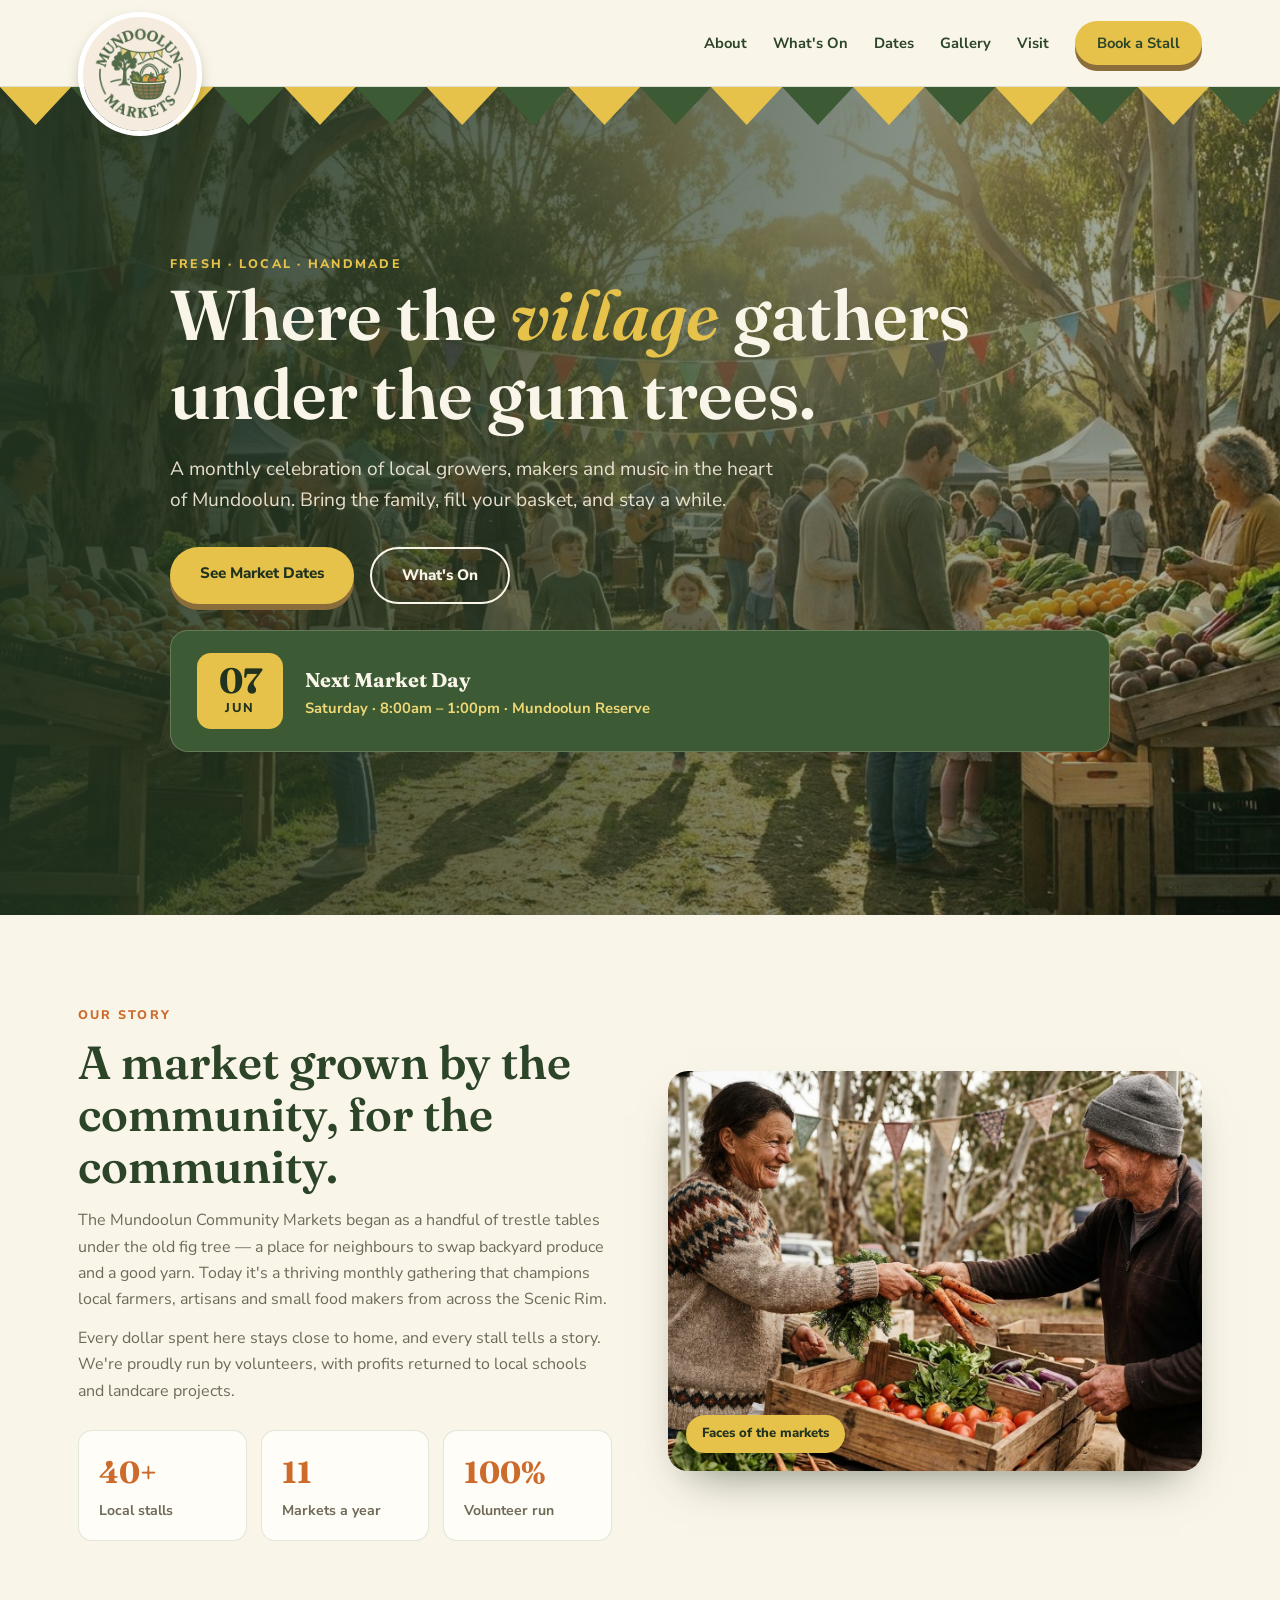
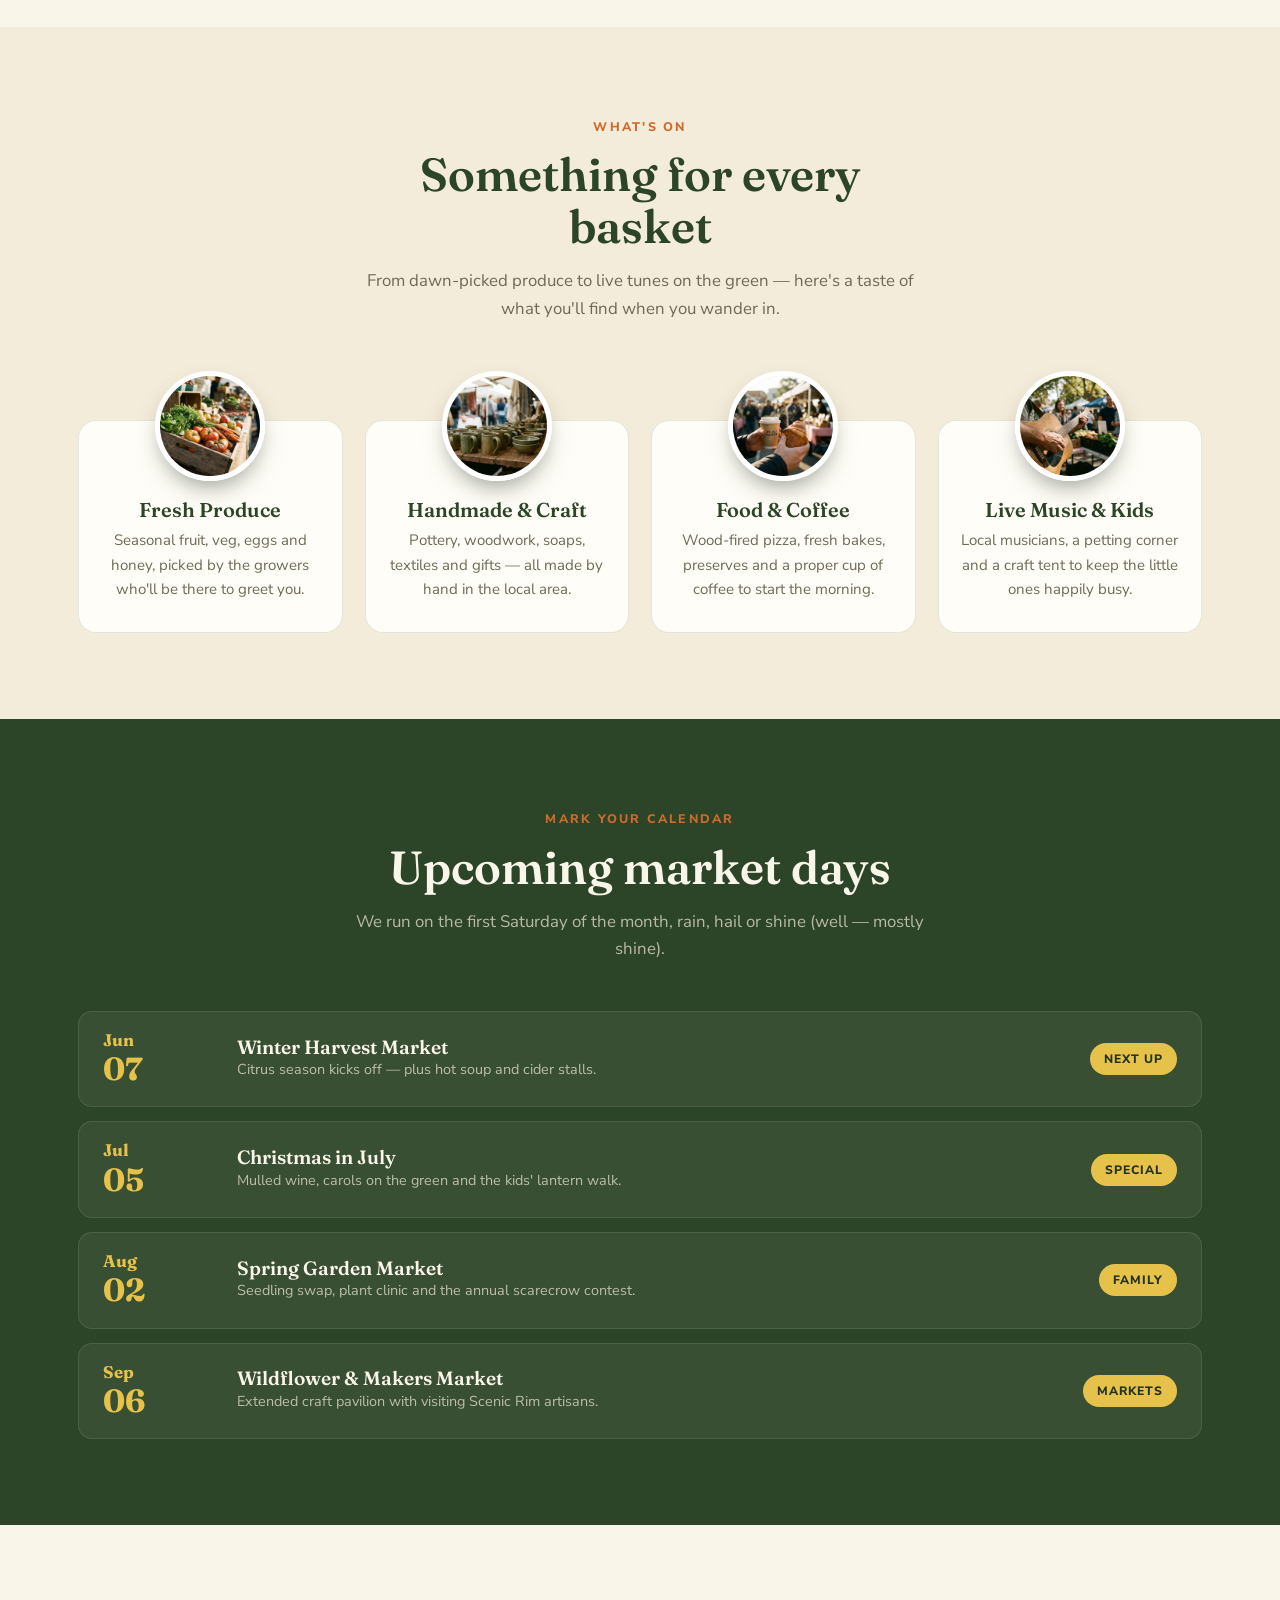
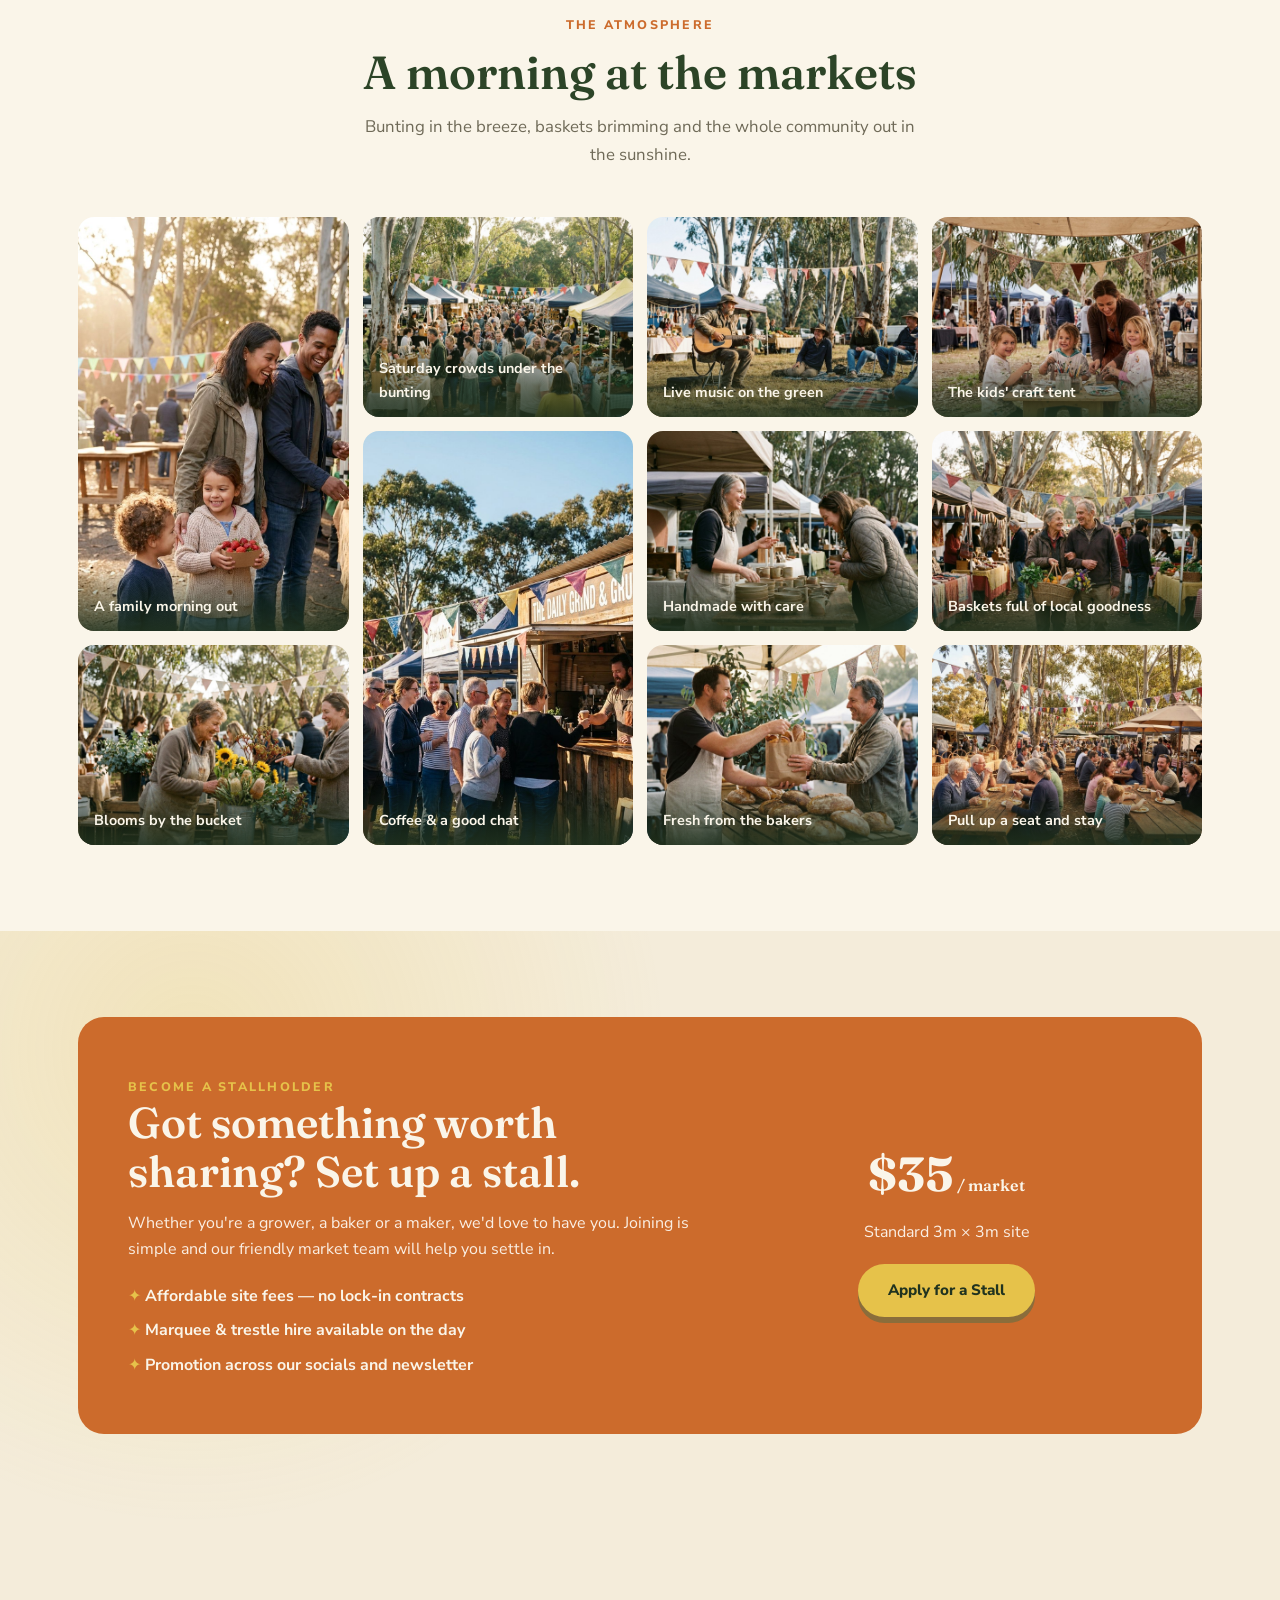
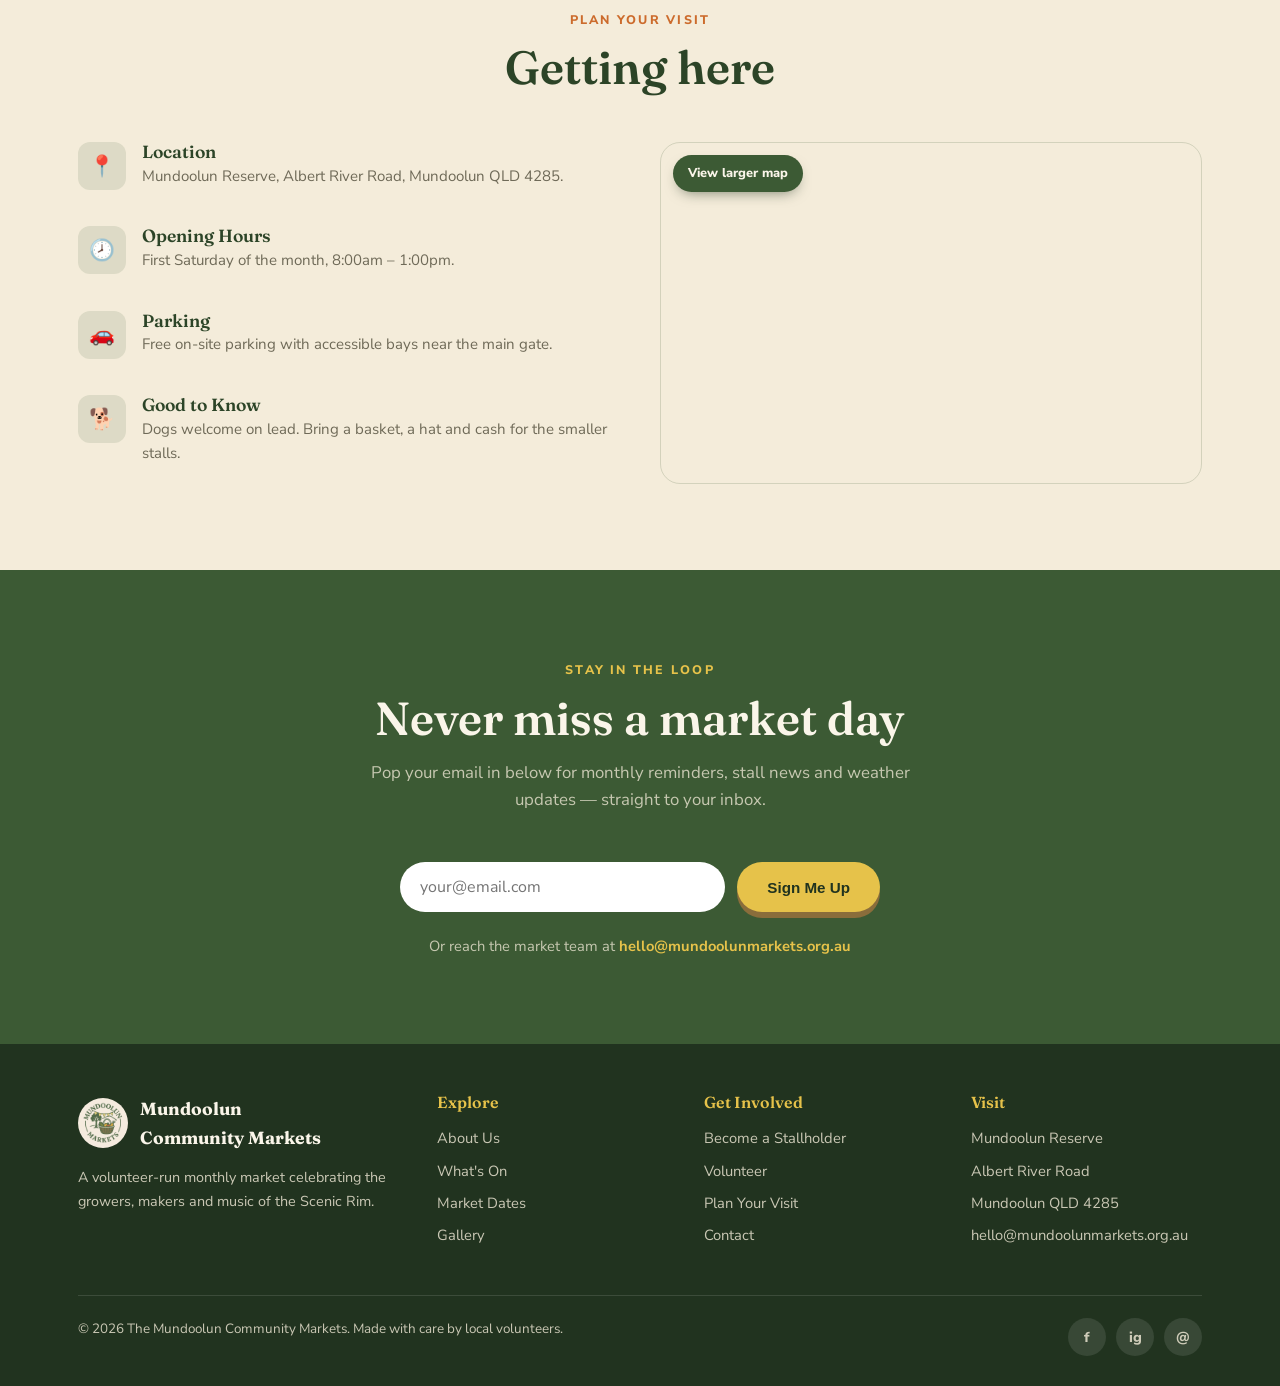
==== index.html @ 119874c7 "Add Mundoolun Community Markets homepage mockup Single-page static site with hero, about, stalls, ca" ====
<!DOCTYPE html>
<html lang="en">
<head>
<meta charset="UTF-8" />
<meta name="viewport" content="width=device-width, initial-scale=1.0" />
<title>The Mundoolun Community Markets</title>
<link rel="preconnect" href="https://fonts.googleapis.com" />
<link rel="preconnect" href="https://fonts.gstatic.com" crossorigin />
<link href="https://fonts.googleapis.com/css2?family=Fraunces:opsz,wght@9..144,400;9..144,500;9..144,600;9..144,700&family=Nunito+Sans:wght@400;600;700;800&display=swap" rel="stylesheet" />
<style>
  :root {
    --green:        #3c5a34;
    --green-dark:   #2c4427;
    --green-deep:   #21331f;
    --cream:        #f4ecda;
    --cream-soft:   #faf5e9;
    --paper:        #fffdf7;
    --yellow:       #e6c24a;
    --yellow-soft:  #f0d877;
    --brown:        #8a6d3b;
    --tomato:       #cc6b2c;
    --ink:          #2b2a23;
    --muted:        #6f6a58;
  }

  * { margin: 0; padding: 0; box-sizing: border-box; }

  html { scroll-behavior: smooth; }

  body {
    font-family: 'Nunito Sans', system-ui, sans-serif;
    color: var(--ink);
    background: var(--cream);
    line-height: 1.65;
    -webkit-font-smoothing: antialiased;
  }

  h1, h2, h3, h4 {
    font-family: 'Fraunces', Georgia, serif;
    font-weight: 600;
    line-height: 1.12;
    color: var(--green-dark);
  }

  a { color: inherit; text-decoration: none; }

  .wrap { max-width: 1180px; margin: 0 auto; padding: 0 28px; }

  .eyebrow {
    font-family: 'Nunito Sans', sans-serif;
    font-weight: 800;
    text-transform: uppercase;
    letter-spacing: .18em;
    font-size: .78rem;
    color: var(--tomato);
  }

  .btn {
    display: inline-block;
    font-weight: 800;
    font-size: .95rem;
    padding: 14px 30px;
    border-radius: 999px;
    transition: transform .15s ease, box-shadow .15s ease;
    cursor: pointer;
    border: none;
  }
  .btn-primary {
    background: var(--green);
    color: var(--cream-soft);
    box-shadow: 0 6px 0 var(--green-deep);
  }
  .btn-primary:hover { transform: translateY(-2px); box-shadow: 0 8px 0 var(--green-deep); }
  .btn-yellow {
    background: var(--yellow);
    color: var(--green-deep);
    box-shadow: 0 6px 0 var(--brown);
  }
  .btn-yellow:hover { transform: translateY(-2px); box-shadow: 0 8px 0 var(--brown); }
  .btn-ghost {
    background: transparent;
    color: var(--green-dark);
    border: 2px solid var(--green);
  }
  .btn-ghost:hover { background: var(--green); color: var(--cream-soft); }

  /* ---------- Bunting ---------- */
  .bunting {
    display: flex;
    height: 38px;
    overflow: hidden;
  }
  .hero .bunting {
    position: absolute;
    top: 0; left: 0; right: 0;
    z-index: 3;
  }
  .bunting span {
    flex: 1;
    clip-path: polygon(0 0, 100% 0, 50% 100%);
  }
  .bunting span:nth-child(odd)  { background: var(--yellow); }
  .bunting span:nth-child(even) { background: var(--green); }

  /* ---------- Nav ---------- */
  header.nav {
    position: sticky; top: 0; z-index: 50;
    background: var(--cream-soft);
    border-bottom: 1px solid rgba(60,90,52,.15);
  }
  .nav-inner {
    display: flex; align-items: center; justify-content: space-between;
    padding: 12px 28px;
    max-width: 1180px; margin: 0 auto;
  }
  .brand { position: relative; width: 124px; height: 62px; flex-shrink: 0; }
  .brand img {
    position: absolute; top: 0; left: 0;
    height: 124px; width: 124px;
    border-radius: 50%; object-fit: cover;
    border: 5px solid #fff;
    box-shadow: 0 6px 16px -6px rgba(33,51,31,.55);
  }
  nav.links { display: flex; gap: 26px; align-items: center; }
  nav.links a {
    font-weight: 700; font-size: .92rem; color: var(--green-dark);
  }
  nav.links a:hover { color: var(--tomato); }
  @media (max-width: 860px) { nav.links { display: none; } }

  /* ---------- Hero ---------- */
  .hero {
    position: relative;
    min-height: 92vh;
    display: flex; align-items: center;
    padding: 100px 0;
    background:
      linear-gradient(100deg, rgba(33,51,31,.94) 0%, rgba(33,51,31,.68) 46%, rgba(33,51,31,.28) 100%),
      url('images/hero-market.jpg') center 32%/cover no-repeat;
  }
  .hero-inner { max-width: 940px; }
  .hero h1 {
    font-size: clamp(2.6rem, 6vw, 4.4rem);
    font-weight: 600; color: var(--cream-soft);
  }
  .hero h1 em { color: var(--yellow); font-style: italic; }
  .hero .eyebrow { color: var(--yellow); }
  .hero p.lead {
    font-size: 1.2rem; color: rgba(244,236,218,.92); margin: 20px 0 30px;
    max-width: 32em;
  }
  .hero-cta { display: flex; gap: 16px; flex-wrap: wrap; }
  .hero .btn-ghost { color: var(--cream-soft); border-color: var(--cream-soft); }
  .hero .btn-ghost:hover { background: var(--cream-soft); color: var(--green-dark); }
  .hero .next-card { border: 1px solid rgba(244,236,218,.22); }
  @media (max-width: 880px) {
    .hero { min-height: 0; text-align: center; padding: 80px 0 70px; }
    .hero-inner { margin: 0 auto; }
    .hero-cta { justify-content: center; }
    .hero p.lead { margin-inline: auto; }
    .hero .next-card { justify-content: center; }
  }

  /* Next market card */
  .next-card {
    margin-top: 26px;
    background: var(--green);
    color: var(--cream-soft);
    border-radius: 18px;
    padding: 22px 26px;
    display: flex; align-items: center; gap: 22px;
    flex-wrap: wrap;
  }
  .next-card .date-box {
    background: var(--yellow); color: var(--green-deep);
    border-radius: 14px; text-align: center;
    padding: 10px 18px; min-width: 86px;
  }
  .next-card .date-box .d { font-family: 'Fraunces', serif; font-size: 2.2rem; font-weight: 700; line-height: 1; }
  .next-card .date-box .m { font-weight: 800; text-transform: uppercase; letter-spacing: .12em; font-size: .8rem; }
  .next-card .info b { font-family: 'Fraunces', serif; font-size: 1.25rem; color: var(--cream-soft); }
  .next-card .info span { display: block; color: var(--yellow-soft); font-weight: 700; font-size: .92rem; }

  /* ---------- Section base ---------- */
  section { padding: 86px 0; }
  .section-head { max-width: 36em; margin-bottom: 48px; }
  .section-head.center { margin-inline: auto; text-align: center; }
  .section-head h2 { font-size: clamp(2rem, 4vw, 2.9rem); margin: 10px 0 14px; }
  .section-head p { color: var(--muted); font-size: 1.05rem; }

  /* ---------- About ---------- */
  .about { background: var(--cream-soft); }
  .about-grid { display: grid; grid-template-columns: 1fr 1fr; gap: 56px; align-items: center; }
  @media (max-width: 820px) { .about-grid { grid-template-columns: 1fr; gap: 34px; } }
  .about-photo {
    aspect-ratio: 4/3; border-radius: 20px;
    position: relative; overflow: hidden;
    box-shadow: 0 22px 44px -22px rgba(33,51,31,.6);
  }
  .about-photo img { width: 100%; height: 100%; object-fit: cover; display: block; }
  .about-photo .tag {
    position: absolute; left: 18px; bottom: 18px;
    background: var(--yellow); color: var(--green-deep);
    font-weight: 800; font-size: .82rem; padding: 8px 16px;
    border-radius: 999px;
  }
  .about-stats { display: flex; gap: 14px; margin-top: 26px; flex-wrap: wrap; }
  .stat {
    background: var(--paper); border: 1px solid rgba(60,90,52,.14);
    border-radius: 14px; padding: 16px 20px; flex: 1; min-width: 120px;
  }
  .stat b { font-family: 'Fraunces', serif; font-size: 1.9rem; color: var(--tomato); display: block; }
  .stat span { font-size: .88rem; color: var(--muted); font-weight: 700; }

  /* ---------- Stalls ---------- */
  .stall-grid { display: grid; grid-template-columns: repeat(4, 1fr); gap: 22px; }
  @media (max-width: 900px) { .stall-grid { grid-template-columns: repeat(2, 1fr); } }
  @media (max-width: 520px) { .stall-grid { grid-template-columns: 1fr; } }
  .stall {
    position: relative; text-align: center;
    background: var(--paper); border-radius: 18px;
    padding: 78px 22px 30px; margin-top: 50px;
    border: 1px solid rgba(60,90,52,.14);
    transition: transform .18s ease, box-shadow .18s ease;
  }
  .stall:hover { transform: translateY(-6px); box-shadow: 0 18px 32px -18px rgba(33,51,31,.5); }
  .stall-img {
    position: absolute; top: -50px; left: 50%;
    transform: translateX(-50%);
    width: 110px; height: 110px;
    border-radius: 50%; object-fit: cover;
    border: 5px solid #fff;
    box-shadow: 0 12px 24px -8px rgba(33,51,31,.5);
    transition: transform .18s ease;
  }
  .stall:hover .stall-img { transform: translateX(-50%) scale(1.06); }
  .stall h3 { font-size: 1.25rem; margin-bottom: 6px; }
  .stall p { font-size: .94rem; color: var(--muted); }

  /* ---------- Calendar ---------- */
  .calendar { background: var(--green-dark); color: var(--cream-soft); }
  .calendar .section-head h2,
  .calendar .section-head { color: var(--cream-soft); }
  .calendar .section-head h2 { color: var(--cream-soft); }
  .calendar .section-head p { color: rgba(244,236,218,.7); }
  .cal-list { display: grid; gap: 14px; }
  .cal-row {
    display: grid; grid-template-columns: 110px 1fr auto;
    gap: 24px; align-items: center;
    background: rgba(255,255,255,.06);
    border: 1px solid rgba(255,255,255,.1);
    border-radius: 14px; padding: 18px 24px;
  }
  @media (max-width: 640px) {
    .cal-row { grid-template-columns: 80px 1fr; }
    .cal-row .cal-tag { grid-column: 2; justify-self: start; }
  }
  .cal-row .cal-date {
    font-family: 'Fraunces', serif; font-weight: 700;
    color: var(--yellow); font-size: 1.05rem; line-height: 1.2;
  }
  .cal-row .cal-date span { display: block; font-size: 2rem; }
  .cal-row h4 { color: var(--cream-soft); font-size: 1.2rem; }
  .cal-row p { font-size: .9rem; color: rgba(244,236,218,.7); }
  .cal-tag {
    background: var(--yellow); color: var(--green-deep);
    font-weight: 800; font-size: .76rem; text-transform: uppercase;
    letter-spacing: .08em; padding: 6px 14px; border-radius: 999px;
  }

  /* ---------- Gallery ---------- */
  .gallery { background: var(--cream-soft); }
  .gal-grid {
    display: grid; grid-template-columns: repeat(4, 1fr);
    grid-auto-rows: 200px; grid-auto-flow: dense; gap: 14px;
  }
  @media (max-width: 720px) {
    .gal-grid { grid-template-columns: repeat(2, 1fr); grid-auto-rows: 170px; }
  }
  .gal-grid figure {
    margin: 0; border-radius: 16px; overflow: hidden; position: relative;
  }
  .gal-grid img {
    width: 100%; height: 100%; object-fit: cover; display: block;
    transition: transform .5s ease;
  }
  .gal-grid figure:hover img { transform: scale(1.07); }
  .gal-grid figure.tall { grid-row: span 2; }
  .gal-grid figcaption {
    position: absolute; left: 0; right: 0; bottom: 0;
    padding: 26px 16px 12px;
    background: linear-gradient(transparent, rgba(33,51,31,.88));
    color: var(--cream-soft); font-weight: 700; font-size: .9rem;
  }

  /* ---------- Stallholder CTA ---------- */
  .vendor {
    background:
      radial-gradient(circle at 15% 20%, rgba(230,194,74,.22), transparent 40%),
      var(--cream);
  }
  .vendor-box {
    background: var(--tomato);
    color: var(--cream-soft);
    border-radius: 26px;
    padding: 56px 50px;
    display: grid; grid-template-columns: 1.4fr 1fr;
    gap: 40px; align-items: center;
  }
  @media (max-width: 780px) { .vendor-box { grid-template-columns: 1fr; text-align: center; } }
  .vendor-box h2 { color: var(--cream-soft); font-size: clamp(1.9rem,4vw,2.7rem); }
  .vendor-box p { margin: 14px 0 0; color: rgba(255,253,247,.9); }
  .vendor-perks { list-style: none; margin-top: 20px; display: grid; gap: 8px; }
  .vendor-perks li { font-weight: 700; }
  .vendor-perks li::before { content: "✦  "; color: var(--yellow); }
  .vendor-action { text-align: center; }
  .vendor-action .price {
    font-family: 'Fraunces', serif; font-size: 3rem; font-weight: 700;
    color: var(--cream-soft);
  }
  .vendor-action .price span { font-size: 1rem; font-weight: 600; }

  /* ---------- Visitor info ---------- */
  .visit-grid { display: grid; grid-template-columns: 1fr 1fr; gap: 40px; align-items: stretch; }
  @media (max-width: 820px) { .visit-grid { grid-template-columns: 1fr; } }
  .info-list { display: grid; gap: 18px; }
  .info-row { display: flex; gap: 16px; align-items: flex-start; }
  .info-row .ico {
    width: 48px; height: 48px; border-radius: 12px; flex-shrink: 0;
    background: rgba(60,90,52,.12); display: flex;
    align-items: center; justify-content: center; font-size: 1.3rem;
  }
  .info-row h4 { font-size: 1.1rem; margin-bottom: 2px; }
  .info-row p { font-size: .94rem; color: var(--muted); }
  .map {
    border-radius: 20px; min-height: 340px;
    position: relative; overflow: hidden;
    border: 1px solid rgba(60,90,52,.18);
  }
  .map iframe {
    width: 100%; height: 100%; min-height: 340px;
    border: 0; display: block;
  }
  .map-link {
    position: absolute; left: 12px; top: 12px;
    background: var(--green); color: var(--cream-soft);
    font-weight: 800; font-size: .8rem;
    padding: 8px 15px; border-radius: 999px;
    box-shadow: 0 6px 14px -6px rgba(33,51,31,.6);
  }
  .map-link:hover { background: var(--green-dark); }

  /* ---------- Newsletter / Contact ---------- */
  .contact { background: var(--green); color: var(--cream-soft); }
  .contact .section-head h2 { color: var(--cream-soft); }
  .contact .section-head p { color: rgba(244,236,218,.75); }
  .news-form {
    display: flex; gap: 12px; max-width: 480px; margin: 0 auto;
    flex-wrap: wrap; justify-content: center;
  }
  .news-form input {
    flex: 1; min-width: 220px;
    padding: 14px 20px; border-radius: 999px; border: none;
    font-family: inherit; font-size: 1rem;
  }

  /* ---------- Footer ---------- */
  footer.foot {
    background: var(--green-deep); color: rgba(244,236,218,.8);
    padding: 50px 0 30px;
  }
  .foot-grid {
    display: grid; grid-template-columns: 1.4fr 1fr 1fr 1fr;
    gap: 36px;
  }
  @media (max-width: 760px) { .foot-grid { grid-template-columns: 1fr 1fr; } }
  .foot-grid h4 { color: var(--yellow); font-size: 1rem; margin-bottom: 14px; }
  .foot-grid a { display: block; font-size: .92rem; margin-bottom: 8px; color: rgba(244,236,218,.8); }
  .foot-grid a:hover { color: var(--yellow); }
  .foot-brand { display: flex; align-items: center; gap: 12px; margin-bottom: 14px; }
  .foot-brand img { height: 50px; width: 50px; border-radius: 50%; }
  .foot-brand b { font-family: 'Fraunces', serif; color: var(--cream-soft); font-size: 1.1rem; }
  .foot-bottom {
    margin-top: 40px; padding-top: 22px;
    border-top: 1px solid rgba(255,255,255,.12);
    display: flex; justify-content: space-between; gap: 14px;
    flex-wrap: wrap; font-size: .84rem;
  }
  .socials { display: flex; gap: 10px; }
  .socials a {
    width: 38px; height: 38px; border-radius: 50%;
    background: rgba(255,255,255,.1);
    display: flex; align-items: center; justify-content: center;
    font-size: .9rem; font-weight: 800;
  }
  .socials a:hover { background: var(--yellow); color: var(--green-deep); }
</style>
</head>
<body>

<!-- ===== NAV ===== -->
<header class="nav">
  <div class="nav-inner">
    <a class="brand" href="#top">
      <img src="images/logo.jpg" alt="The Mundoolun Community Markets" />
    </a>
    <nav class="links">
      <a href="#about">About</a>
      <a href="#stalls">What's On</a>
      <a href="#calendar">Dates</a>
      <a href="#gallery">Gallery</a>
      <a href="#visit">Visit</a>
      <a href="#stallholder" class="btn btn-yellow" style="padding:10px 22px;">Book a Stall</a>
    </nav>
  </div>
</header>

<!-- ===== HERO ===== -->
<section class="hero" id="top">
  <div class="bunting" aria-hidden="true">
    <span></span><span></span><span></span><span></span><span></span><span></span>
    <span></span><span></span><span></span><span></span><span></span><span></span>
    <span></span><span></span><span></span><span></span><span></span><span></span>
  </div>
  <div class="wrap">
    <div class="hero-inner">
      <span class="eyebrow">Fresh · Local · Handmade</span>
      <h1>Where the <em>village</em> gathers under the gum trees.</h1>
      <p class="lead">A monthly celebration of local growers, makers and music in the
        heart of Mundoolun. Bring the family, fill your basket, and stay a while.</p>
      <div class="hero-cta">
        <a href="#calendar" class="btn btn-yellow">See Market Dates</a>
        <a href="#stalls" class="btn btn-ghost">What's On</a>
      </div>
      <div class="next-card">
        <div class="date-box">
          <div class="d">07</div>
          <div class="m">Jun</div>
        </div>
        <div class="info">
          <b>Next Market Day</b>
          <span>Saturday · 8:00am – 1:00pm · Mundoolun Reserve</span>
        </div>
      </div>
    </div>
  </div>
</section>

<!-- ===== ABOUT ===== -->
<section class="about" id="about">
  <div class="wrap about-grid">
    <div>
      <span class="eyebrow">Our Story</span>
      <h2 style="font-size:clamp(2rem,4vw,2.9rem);margin:10px 0 14px;">
        A market grown by the community, for the community.</h2>
      <p style="color:var(--muted);">The Mundoolun Community Markets began as a handful
        of trestle tables under the old fig tree — a place for neighbours to swap
        backyard produce and a good yarn. Today it's a thriving monthly gathering
        that champions local farmers, artisans and small food makers from across
        the Scenic Rim.</p>
      <p style="color:var(--muted);margin-top:12px;">Every dollar spent here stays
        close to home, and every stall tells a story. We're proudly run by
        volunteers, with profits returned to local schools and landcare projects.</p>
      <div class="about-stats">
        <div class="stat"><b>40+</b><span>Local stalls</span></div>
        <div class="stat"><b>11</b><span>Markets a year</span></div>
        <div class="stat"><b>100%</b><span>Volunteer run</span></div>
      </div>
    </div>
    <div class="about-photo">
      <img src="images/about-market.jpg" alt="A market vendor handing fresh carrots to a customer" />
      <span class="tag">Faces of the markets</span>
    </div>
  </div>
</section>

<!-- ===== STALLS / WHAT'S ON ===== -->
<section id="stalls">
  <div class="wrap">
    <div class="section-head center">
      <span class="eyebrow">What's On</span>
      <h2>Something for every basket</h2>
      <p>From dawn-picked produce to live tunes on the green — here's a taste of
        what you'll find when you wander in.</p>
    </div>
    <div class="stall-grid">
      <div class="stall">
        <img class="stall-img" src="images/stall-produce.jpg" alt="A crate of fresh produce" />
        <h3>Fresh Produce</h3>
        <p>Seasonal fruit, veg, eggs and honey, picked by the growers who'll be
          there to greet you.</p>
      </div>
      <div class="stall">
        <img class="stall-img" src="images/stall-craft.jpg" alt="Handmade ceramic pottery" />
        <h3>Handmade &amp; Craft</h3>
        <p>Pottery, woodwork, soaps, textiles and gifts — all made by hand in the
          local area.</p>
      </div>
      <div class="stall">
        <img class="stall-img" src="images/stall-food.jpg" alt="Coffee and a fresh pastry" />
        <h3>Food &amp; Coffee</h3>
        <p>Wood-fired pizza, fresh bakes, preserves and a proper cup of coffee to
          start the morning.</p>
      </div>
      <div class="stall">
        <img class="stall-img" src="images/stall-music.jpg" alt="A musician playing guitar" />
        <h3>Live Music &amp; Kids</h3>
        <p>Local musicians, a petting corner and a craft tent to keep the little
          ones happily busy.</p>
      </div>
    </div>
  </div>
</section>

<!-- ===== CALENDAR ===== -->
<section class="calendar" id="calendar">
  <div class="wrap">
    <div class="section-head center">
      <span class="eyebrow">Mark Your Calendar</span>
      <h2>Upcoming market days</h2>
      <p>We run on the first Saturday of the month, rain, hail or shine (well —
        mostly shine).</p>
    </div>
    <div class="cal-list">
      <div class="cal-row">
        <div class="cal-date">Jun<span>07</span></div>
        <div><h4>Winter Harvest Market</h4><p>Citrus season kicks off — plus hot soup and cider stalls.</p></div>
        <div class="cal-tag">Next Up</div>
      </div>
      <div class="cal-row">
        <div class="cal-date">Jul<span>05</span></div>
        <div><h4>Christmas in July</h4><p>Mulled wine, carols on the green and the kids' lantern walk.</p></div>
        <div class="cal-tag">Special</div>
      </div>
      <div class="cal-row">
        <div class="cal-date">Aug<span>02</span></div>
        <div><h4>Spring Garden Market</h4><p>Seedling swap, plant clinic and the annual scarecrow contest.</p></div>
        <div class="cal-tag">Family</div>
      </div>
      <div class="cal-row">
        <div class="cal-date">Sep<span>06</span></div>
        <div><h4>Wildflower &amp; Makers Market</h4><p>Extended craft pavilion with visiting Scenic Rim artisans.</p></div>
        <div class="cal-tag">Markets</div>
      </div>
    </div>
  </div>
</section>

<!-- ===== GALLERY ===== -->
<section class="gallery" id="gallery">
  <div class="wrap">
    <div class="section-head center">
      <span class="eyebrow">The Atmosphere</span>
      <h2>A morning at the markets</h2>
      <p>Bunting in the breeze, baskets brimming and the whole community out in
        the sunshine.</p>
    </div>
    <div class="gal-grid">
      <figure class="tall">
        <img src="images/gallery-family.jpg" alt="A family with children browsing the markets" />
        <figcaption>A family morning out</figcaption>
      </figure>
      <figure>
        <img src="images/gallery-crowd.jpg" alt="Crowds browsing market stalls" />
        <figcaption>Saturday crowds under the bunting</figcaption>
      </figure>
      <figure>
        <img src="images/gallery-music.jpg" alt="A musician playing at the markets" />
        <figcaption>Live music on the green</figcaption>
      </figure>
      <figure>
        <img src="images/gallery-kids.jpg" alt="Children at the kids craft tent" />
        <figcaption>The kids' craft tent</figcaption>
      </figure>
      <figure class="tall">
        <img src="images/gallery-coffee.jpg" alt="People queuing at the coffee stall" />
        <figcaption>Coffee &amp; a good chat</figcaption>
      </figure>
      <figure>
        <img src="images/gallery-pottery.jpg" alt="An artisan at her pottery stall" />
        <figcaption>Handmade with care</figcaption>
      </figure>
      <figure>
        <img src="images/gallery-couple.jpg" alt="A couple with a basket of fresh produce" />
        <figcaption>Baskets full of local goodness</figcaption>
      </figure>
      <figure>
        <img src="images/gallery-flowers.jpg" alt="A flower vendor arranging sunflowers" />
        <figcaption>Blooms by the bucket</figcaption>
      </figure>
      <figure>
        <img src="images/gallery-bread.jpg" alt="A baker handing over fresh bread" />
        <figcaption>Fresh from the bakers</figcaption>
      </figure>
      <figure>
        <img src="images/gallery-picnic.jpg" alt="People sharing a meal at picnic tables" />
        <figcaption>Pull up a seat and stay</figcaption>
      </figure>
    </div>
  </div>
</section>

<!-- ===== STALLHOLDER CTA ===== -->
<section class="vendor" id="stallholder">
  <div class="wrap">
    <div class="vendor-box">
      <div>
        <span class="eyebrow" style="color:var(--yellow);">Become a Stallholder</span>
        <h2>Got something worth sharing? Set up a stall.</h2>
        <p>Whether you're a grower, a baker or a maker, we'd love to have you.
          Joining is simple and our friendly market team will help you settle in.</p>
        <ul class="vendor-perks">
          <li>Affordable site fees — no lock-in contracts</li>
          <li>Marquee &amp; trestle hire available on the day</li>
          <li>Promotion across our socials and newsletter</li>
        </ul>
      </div>
      <div class="vendor-action">
        <div class="price">$35<span> / market</span></div>
        <p style="margin:6px 0 18px;">Standard 3m × 3m site</p>
        <a href="#contact" class="btn btn-yellow">Apply for a Stall</a>
      </div>
    </div>
  </div>
</section>

<!-- ===== VISITOR INFO ===== -->
<section id="visit">
  <div class="wrap">
    <div class="section-head center">
      <span class="eyebrow">Plan Your Visit</span>
      <h2>Getting here</h2>
    </div>
    <div class="visit-grid">
      <div class="info-list">
        <div class="info-row">
          <div class="ico">📍</div>
          <div><h4>Location</h4><p>Mundoolun Reserve, Albert River Road, Mundoolun QLD 4285.</p></div>
        </div>
        <div class="info-row">
          <div class="ico">🕗</div>
          <div><h4>Opening Hours</h4><p>First Saturday of the month, 8:00am – 1:00pm.</p></div>
        </div>
        <div class="info-row">
          <div class="ico">🚗</div>
          <div><h4>Parking</h4><p>Free on-site parking with accessible bays near the main gate.</p></div>
        </div>
        <div class="info-row">
          <div class="ico">🐕</div>
          <div><h4>Good to Know</h4><p>Dogs welcome on lead. Bring a basket, a hat and cash for the smaller stalls.</p></div>
        </div>
      </div>
      <div class="map">
        <iframe
          title="Map showing Mundoolun Reserve"
          src="https://www.openstreetmap.org/export/embed.html?bbox=153.043%2C-27.891%2C153.103%2C-27.841&amp;layer=mapnik&amp;marker=-27.866%2C153.073"
          loading="lazy" referrerpolicy="no-referrer-when-downgrade"></iframe>
        <a class="map-link" href="https://www.openstreetmap.org/?mlat=-27.866&amp;mlon=153.073#map=14/-27.866/153.073" target="_blank" rel="noopener">View larger map</a>
      </div>
    </div>
  </div>
</section>

<!-- ===== CONTACT / NEWSLETTER ===== -->
<section class="contact" id="contact">
  <div class="wrap">
    <div class="section-head center">
      <span class="eyebrow" style="color:var(--yellow);">Stay in the Loop</span>
      <h2>Never miss a market day</h2>
      <p>Pop your email in below for monthly reminders, stall news and weather
        updates — straight to your inbox.</p>
    </div>
    <form class="news-form" onsubmit="return false;">
      <input type="email" placeholder="your@email.com" aria-label="Email address" />
      <button class="btn btn-yellow" type="submit">Sign Me Up</button>
    </form>
    <p style="text-align:center;margin-top:22px;color:rgba(244,236,218,.75);font-size:.92rem;">
      Or reach the market team at
      <a href="mailto:hello@mundoolunmarkets.org.au" style="color:var(--yellow);font-weight:700;">hello@mundoolunmarkets.org.au</a>
    </p>
  </div>
</section>

<!-- ===== FOOTER ===== -->
<footer class="foot">
  <div class="wrap">
    <div class="foot-grid">
      <div>
        <div class="foot-brand">
          <img src="images/logo.jpg" alt="Mundoolun Community Markets logo" />
          <b>Mundoolun<br />Community Markets</b>
        </div>
        <p style="font-size:.9rem;">A volunteer-run monthly market celebrating the
          growers, makers and music of the Scenic Rim.</p>
      </div>
      <div>
        <h4>Explore</h4>
        <a href="#about">About Us</a>
        <a href="#stalls">What's On</a>
        <a href="#calendar">Market Dates</a>
        <a href="#gallery">Gallery</a>
      </div>
      <div>
        <h4>Get Involved</h4>
        <a href="#stallholder">Become a Stallholder</a>
        <a href="#contact">Volunteer</a>
        <a href="#visit">Plan Your Visit</a>
        <a href="#contact">Contact</a>
      </div>
      <div>
        <h4>Visit</h4>
        <a href="#visit">Mundoolun Reserve</a>
        <a href="#visit">Albert River Road</a>
        <a href="#visit">Mundoolun QLD 4285</a>
        <a href="#contact">hello@mundoolunmarkets.org.au</a>
      </div>
    </div>
    <div class="foot-bottom">
      <span>© 2026 The Mundoolun Community Markets. Made with care by local volunteers.</span>
      <div class="socials">
        <a href="#" aria-label="Facebook">f</a>
        <a href="#" aria-label="Instagram">ig</a>
        <a href="#" aria-label="Email">@</a>
      </div>
    </div>
  </div>
</footer>

</body>
</html>
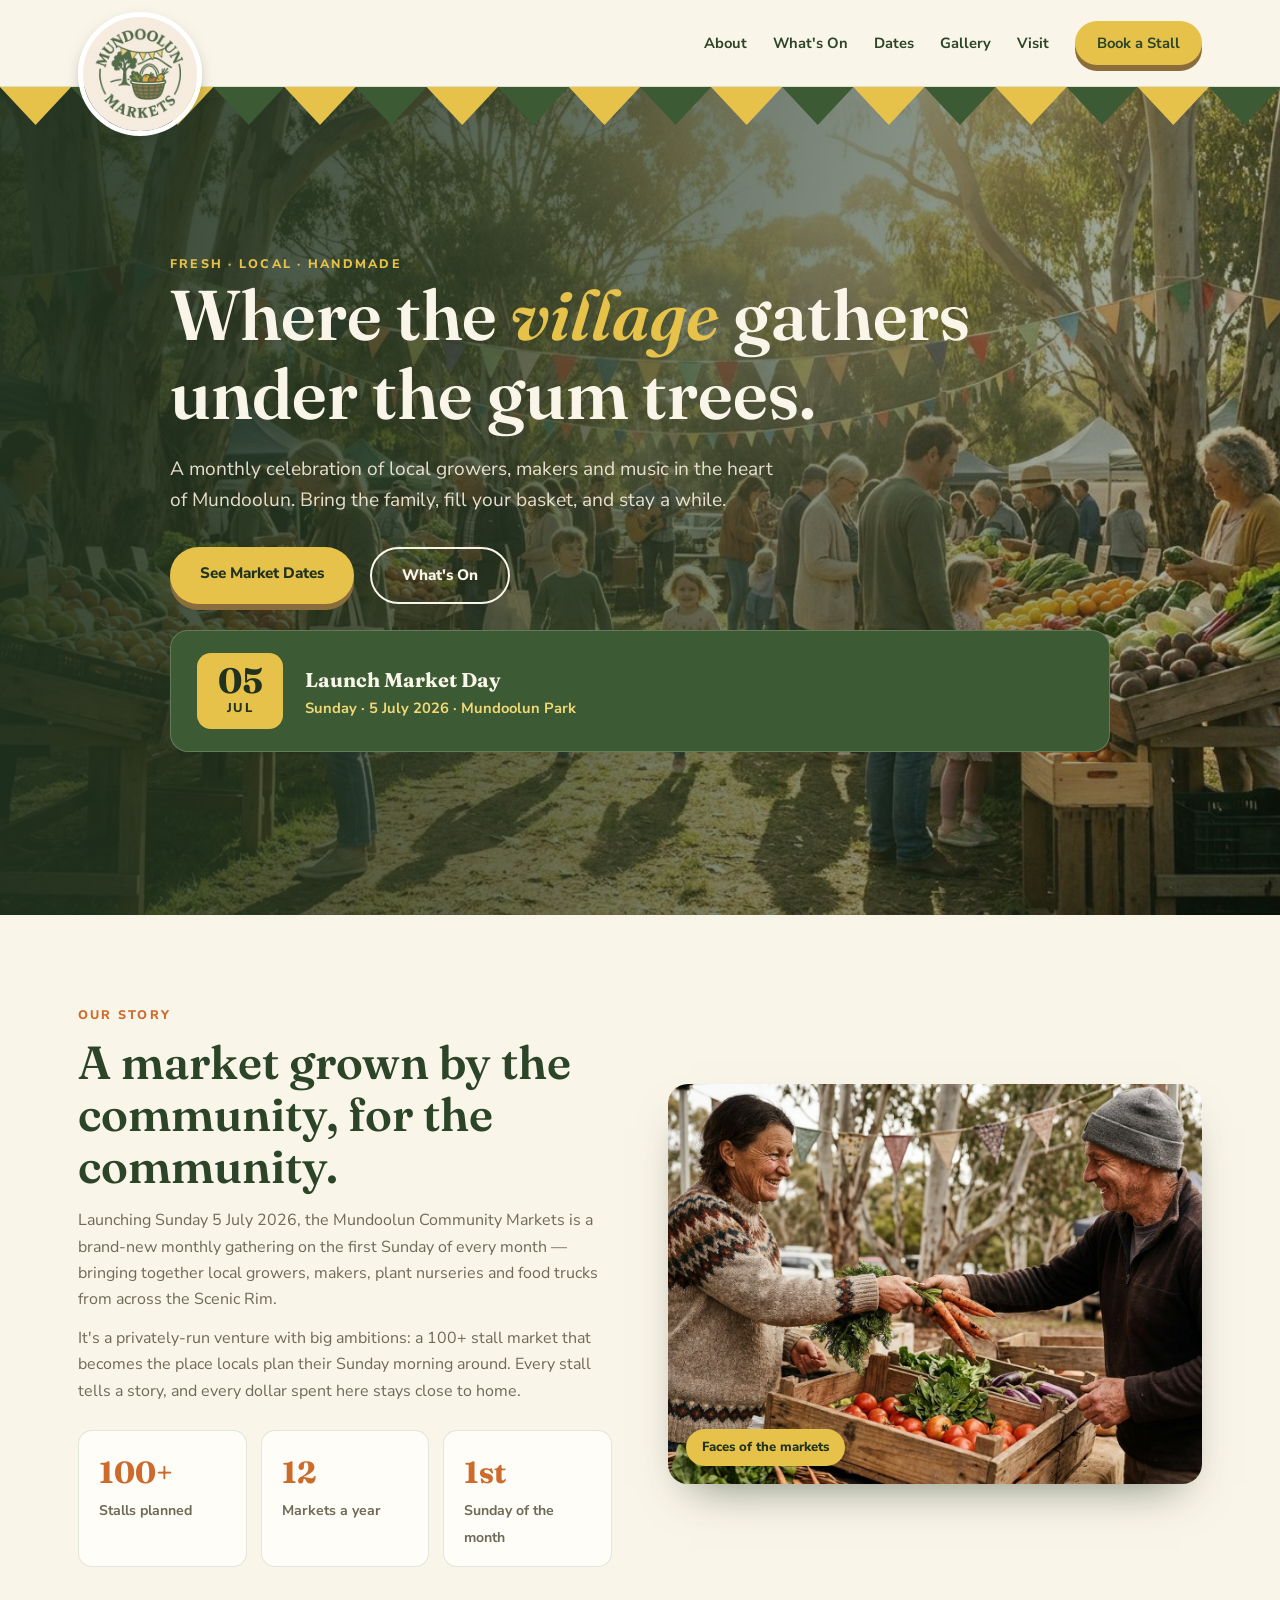
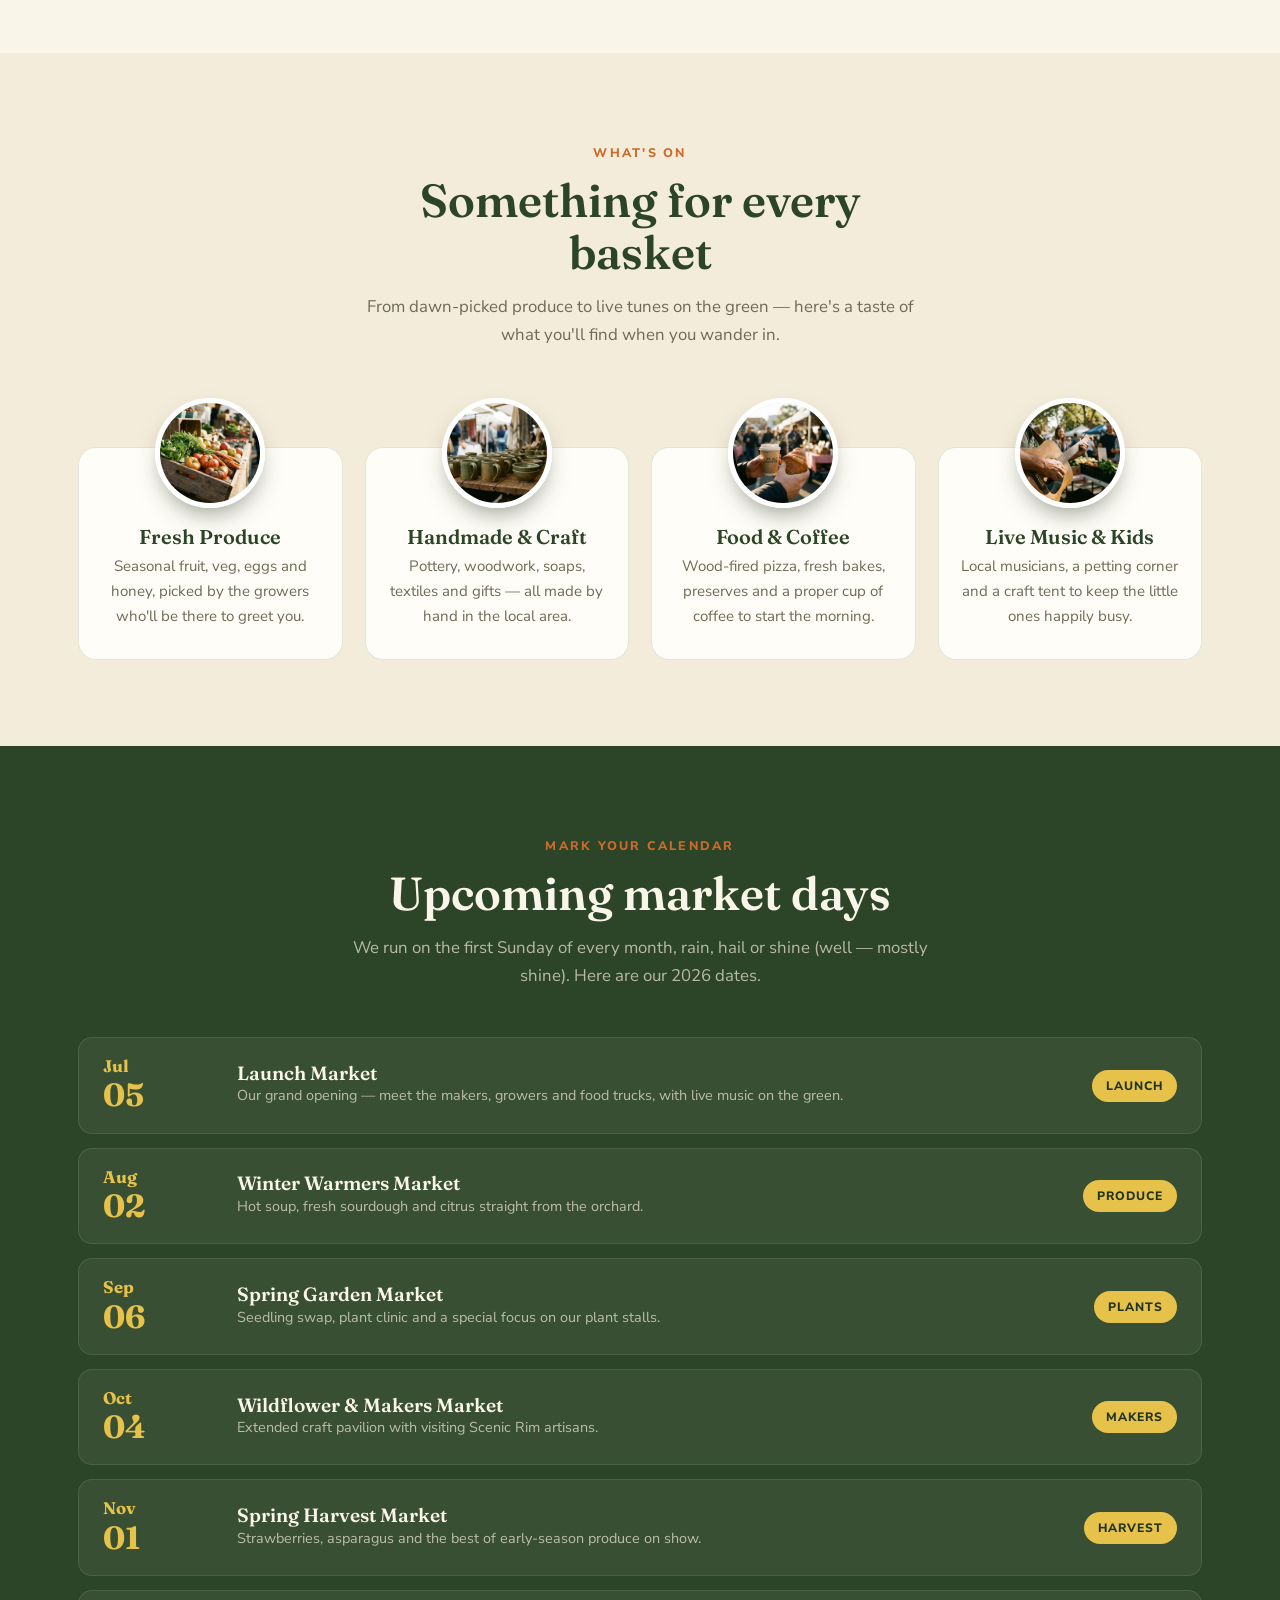
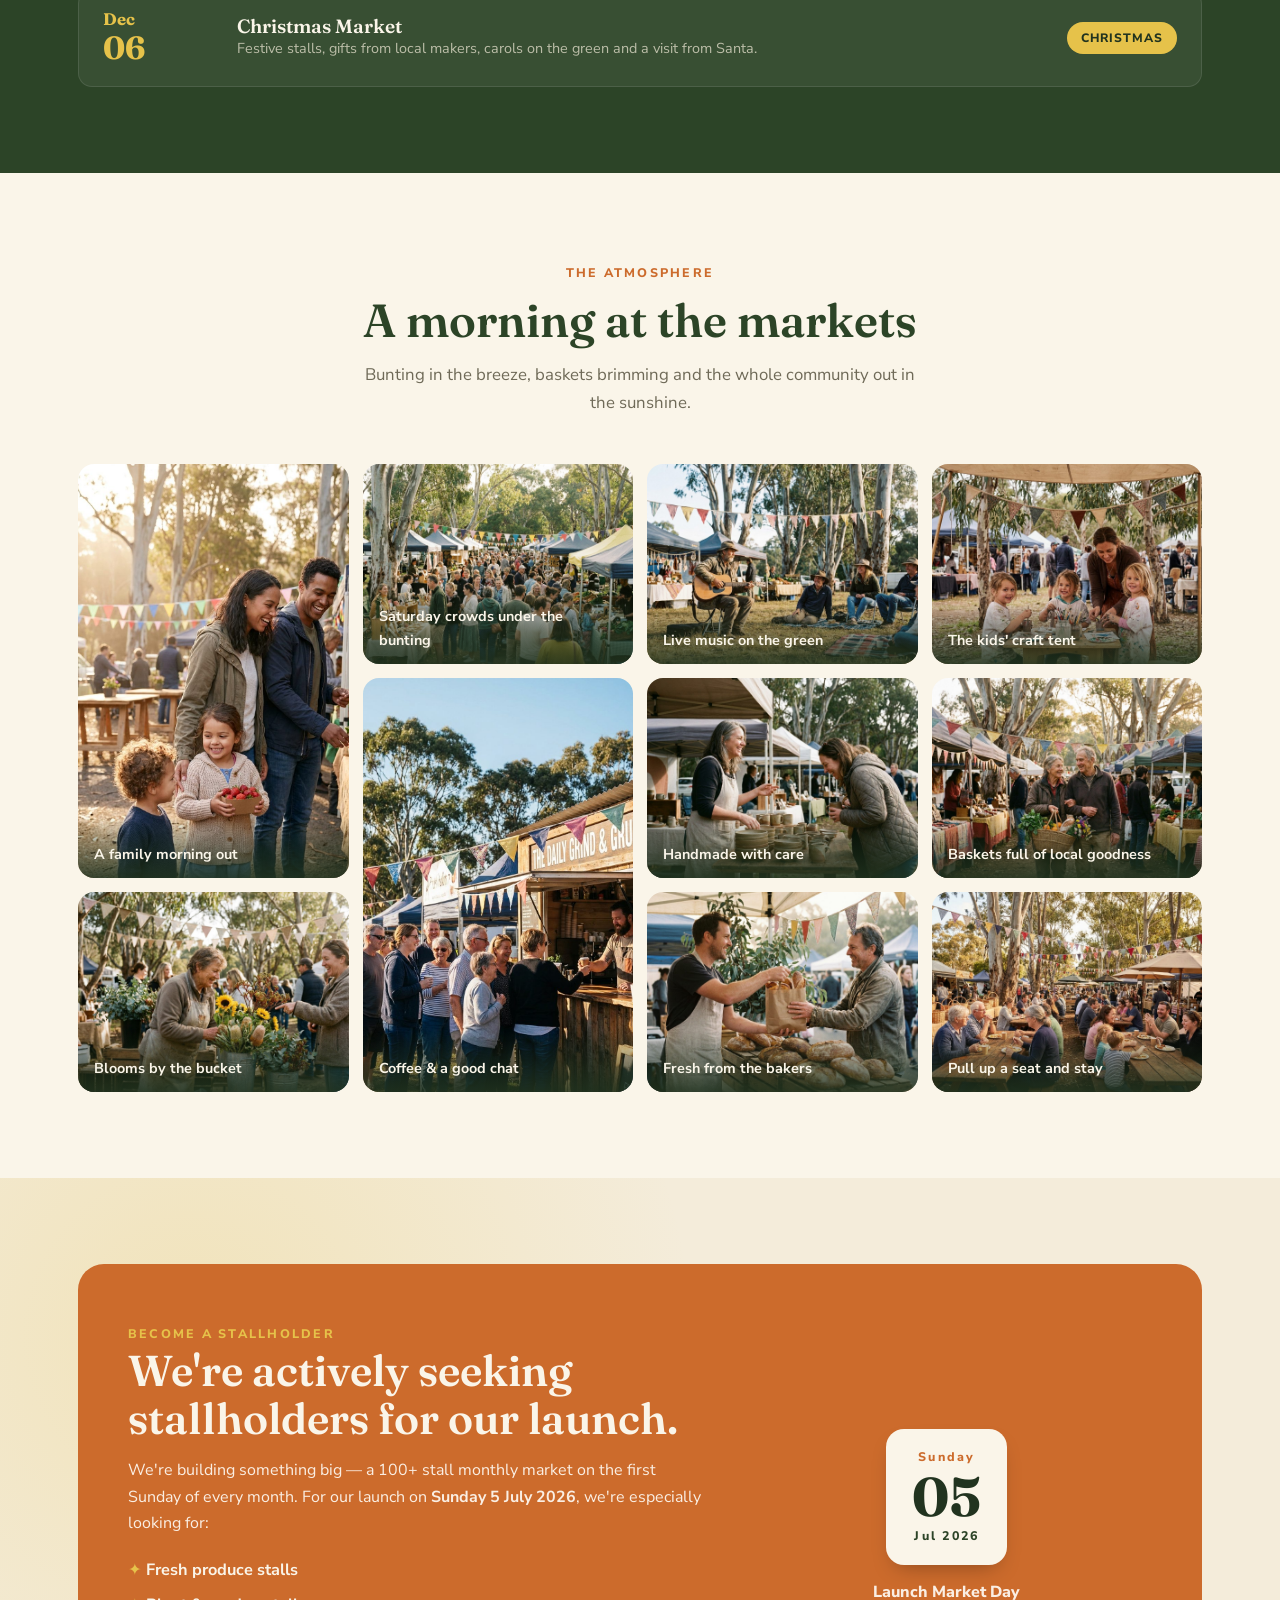
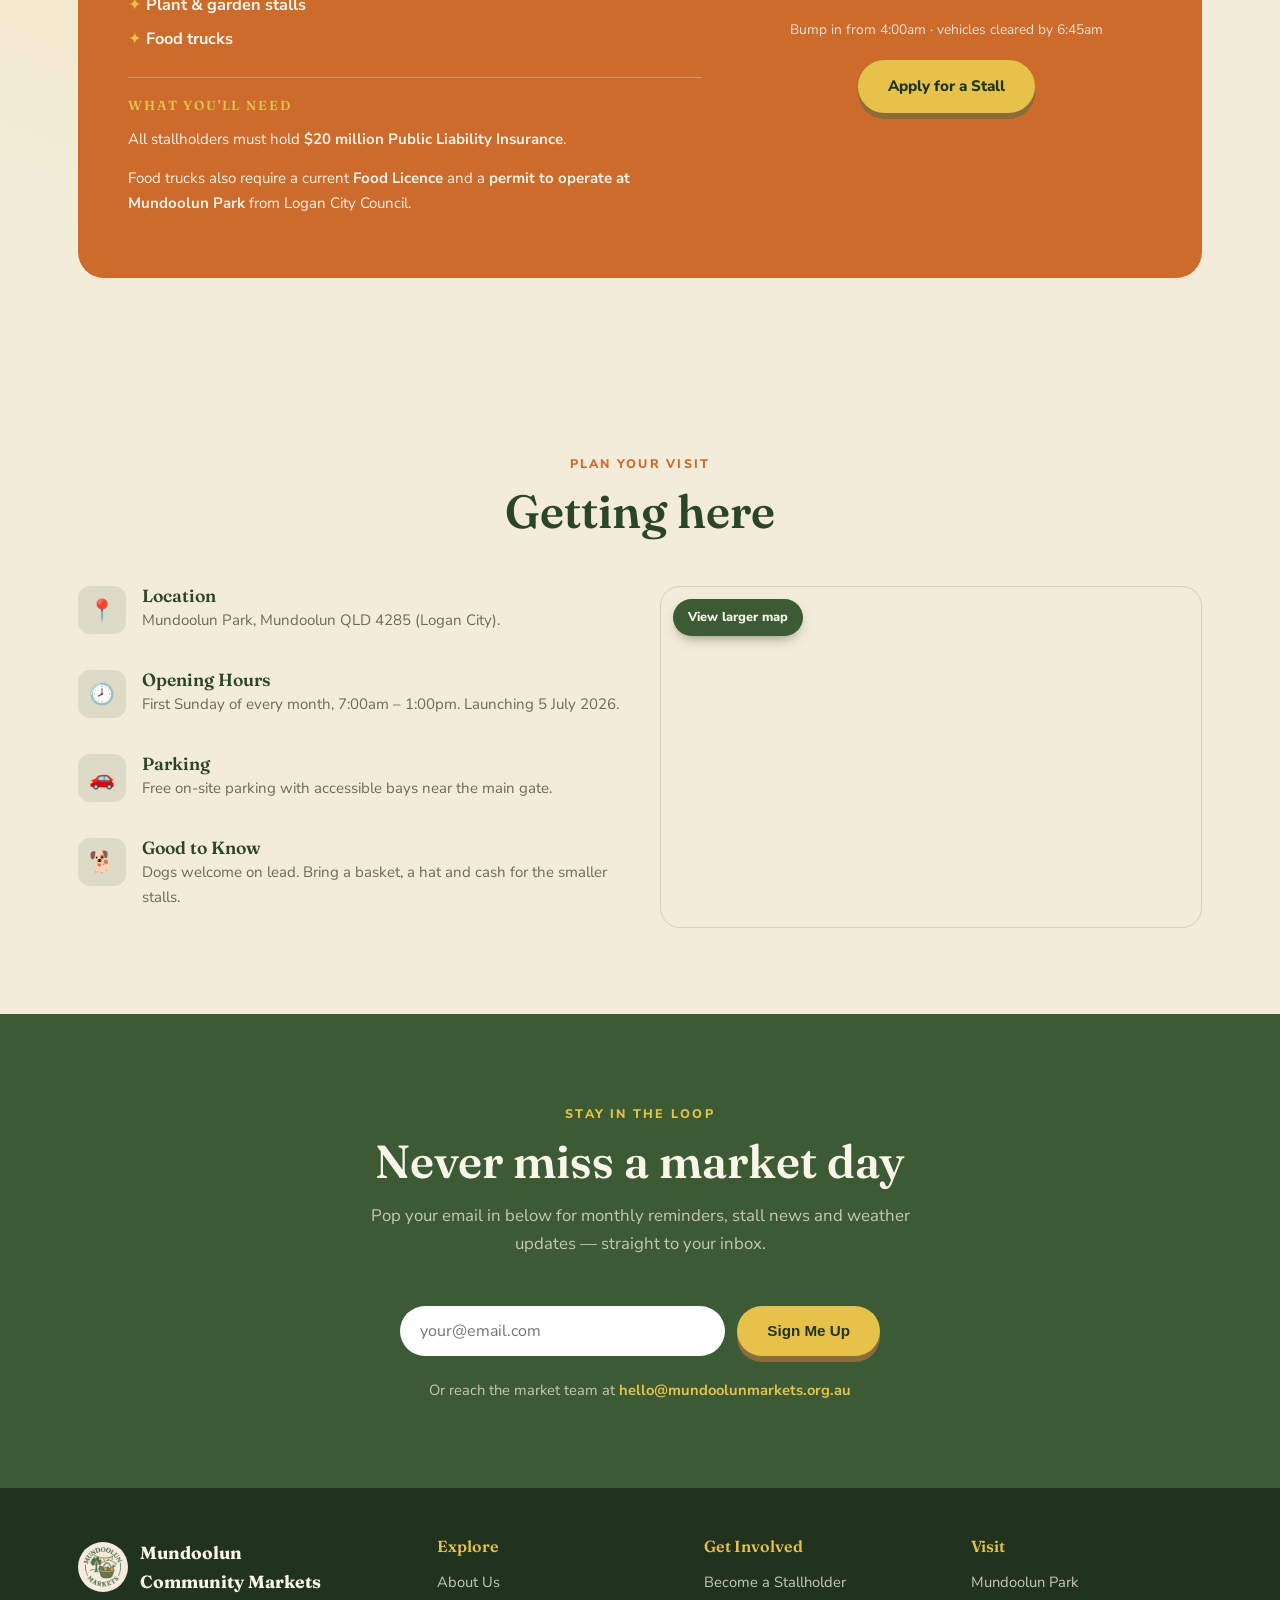
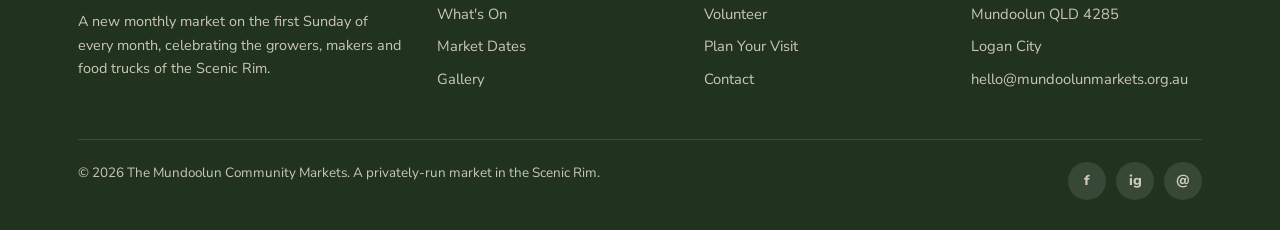
==== commit 8b6a667e: "Update launch details and stallholder recruitment - Move launch to first Sunday of every month (5 Ju" ====
--- a/index.html
+++ b/index.html
@@ -311,14 +311,43 @@
   .vendor-box h2 { color: var(--cream-soft); font-size: clamp(1.9rem,4vw,2.7rem); }
   .vendor-box p { margin: 14px 0 0; color: rgba(255,253,247,.9); }
   .vendor-perks { list-style: none; margin-top: 20px; display: grid; gap: 8px; }
-  .vendor-perks li { font-weight: 700; }
+  .vendor-perks li { font-weight: 700; font-size: 1.02rem; }
   .vendor-perks li::before { content: "✦  "; color: var(--yellow); }
+  .vendor-reqs {
+    margin-top: 24px; padding-top: 20px;
+    border-top: 1px solid rgba(255,253,247,.28);
+  }
+  .vendor-reqs h4 {
+    color: var(--yellow); font-size: .82rem;
+    text-transform: uppercase; letter-spacing: .14em;
+    margin-bottom: 10px;
+  }
+  .vendor-reqs p {
+    font-size: .94rem; color: rgba(255,253,247,.92);
+    margin-bottom: 6px;
+  }
   .vendor-action { text-align: center; }
-  .vendor-action .price {
-    font-family: 'Fraunces', serif; font-size: 3rem; font-weight: 700;
-    color: var(--cream-soft);
-  }
-  .vendor-action .price span { font-size: 1rem; font-weight: 600; }
+  .launch-date {
+    background: var(--cream-soft); color: var(--green-deep);
+    border-radius: 18px; padding: 18px 26px;
+    display: inline-block;
+    box-shadow: 0 10px 22px -10px rgba(0,0,0,.35);
+  }
+  .launch-date .ld-day {
+    font-weight: 800; letter-spacing: .18em;
+    font-size: .78rem; color: var(--tomato);
+  }
+  .launch-date .ld-num {
+    font-family: 'Fraunces', serif; font-size: 3.4rem;
+    font-weight: 700; line-height: 1; margin: 2px 0;
+    color: var(--green-deep);
+  }
+  .launch-date .ld-month {
+    font-weight: 800; letter-spacing: .18em;
+    font-size: .78rem; color: var(--green-dark);
+  }
+  .vendor-action .label { margin: 14px 0 4px; font-weight: 800; font-size: 1rem; }
+  .vendor-action .setup { font-size: .86rem; opacity: .9; margin-bottom: 18px; }
 
   /* ---------- Visitor info ---------- */
   .visit-grid { display: grid; grid-template-columns: 1fr 1fr; gap: 40px; align-items: stretch; }
@@ -434,12 +463,12 @@
       </div>
       <div class="next-card">
         <div class="date-box">
-          <div class="d">07</div>
-          <div class="m">Jun</div>
+          <div class="d">05</div>
+          <div class="m">Jul</div>
         </div>
         <div class="info">
-          <b>Next Market Day</b>
-          <span>Saturday · 8:00am – 1:00pm · Mundoolun Reserve</span>
+          <b>Launch Market Day</b>
+          <span>Sunday · 5 July 2026 · Mundoolun Park</span>
         </div>
       </div>
     </div>
@@ -453,18 +482,18 @@
       <span class="eyebrow">Our Story</span>
       <h2 style="font-size:clamp(2rem,4vw,2.9rem);margin:10px 0 14px;">
         A market grown by the community, for the community.</h2>
-      <p style="color:var(--muted);">The Mundoolun Community Markets began as a handful
-        of trestle tables under the old fig tree — a place for neighbours to swap
-        backyard produce and a good yarn. Today it's a thriving monthly gathering
-        that champions local farmers, artisans and small food makers from across
-        the Scenic Rim.</p>
-      <p style="color:var(--muted);margin-top:12px;">Every dollar spent here stays
-        close to home, and every stall tells a story. We're proudly run by
-        volunteers, with profits returned to local schools and landcare projects.</p>
+      <p style="color:var(--muted);">Launching Sunday 5 July 2026, the Mundoolun
+        Community Markets is a brand-new monthly gathering on the first Sunday
+        of every month — bringing together local growers, makers, plant
+        nurseries and food trucks from across the Scenic Rim.</p>
+      <p style="color:var(--muted);margin-top:12px;">It's a privately-run venture
+        with big ambitions: a 100+ stall market that becomes the place locals
+        plan their Sunday morning around. Every stall tells a story, and every
+        dollar spent here stays close to home.</p>
       <div class="about-stats">
-        <div class="stat"><b>40+</b><span>Local stalls</span></div>
-        <div class="stat"><b>11</b><span>Markets a year</span></div>
-        <div class="stat"><b>100%</b><span>Volunteer run</span></div>
+        <div class="stat"><b>100+</b><span>Stalls planned</span></div>
+        <div class="stat"><b>12</b><span>Markets a year</span></div>
+        <div class="stat"><b>1st</b><span>Sunday of the month</span></div>
       </div>
     </div>
     <div class="about-photo">
@@ -518,29 +547,39 @@
     <div class="section-head center">
       <span class="eyebrow">Mark Your Calendar</span>
       <h2>Upcoming market days</h2>
-      <p>We run on the first Saturday of the month, rain, hail or shine (well —
-        mostly shine).</p>
+      <p>We run on the first Sunday of every month, rain, hail or shine
+        (well — mostly shine). Here are our 2026 dates.</p>
     </div>
     <div class="cal-list">
       <div class="cal-row">
-        <div class="cal-date">Jun<span>07</span></div>
-        <div><h4>Winter Harvest Market</h4><p>Citrus season kicks off — plus hot soup and cider stalls.</p></div>
-        <div class="cal-tag">Next Up</div>
-      </div>
-      <div class="cal-row">
         <div class="cal-date">Jul<span>05</span></div>
-        <div><h4>Christmas in July</h4><p>Mulled wine, carols on the green and the kids' lantern walk.</p></div>
-        <div class="cal-tag">Special</div>
+        <div><h4>Launch Market</h4><p>Our grand opening — meet the makers, growers and food trucks, with live music on the green.</p></div>
+        <div class="cal-tag">Launch</div>
       </div>
       <div class="cal-row">
         <div class="cal-date">Aug<span>02</span></div>
-        <div><h4>Spring Garden Market</h4><p>Seedling swap, plant clinic and the annual scarecrow contest.</p></div>
-        <div class="cal-tag">Family</div>
+        <div><h4>Winter Warmers Market</h4><p>Hot soup, fresh sourdough and citrus straight from the orchard.</p></div>
+        <div class="cal-tag">Produce</div>
       </div>
       <div class="cal-row">
         <div class="cal-date">Sep<span>06</span></div>
+        <div><h4>Spring Garden Market</h4><p>Seedling swap, plant clinic and a special focus on our plant stalls.</p></div>
+        <div class="cal-tag">Plants</div>
+      </div>
+      <div class="cal-row">
+        <div class="cal-date">Oct<span>04</span></div>
         <div><h4>Wildflower &amp; Makers Market</h4><p>Extended craft pavilion with visiting Scenic Rim artisans.</p></div>
-        <div class="cal-tag">Markets</div>
+        <div class="cal-tag">Makers</div>
+      </div>
+      <div class="cal-row">
+        <div class="cal-date">Nov<span>01</span></div>
+        <div><h4>Spring Harvest Market</h4><p>Strawberries, asparagus and the best of early-season produce on show.</p></div>
+        <div class="cal-tag">Harvest</div>
+      </div>
+      <div class="cal-row">
+        <div class="cal-date">Dec<span>06</span></div>
+        <div><h4>Christmas Market</h4><p>Festive stalls, gifts from local makers, carols on the green and a visit from Santa.</p></div>
+        <div class="cal-tag">Christmas</div>
       </div>
     </div>
   </div>
@@ -606,18 +645,30 @@
     <div class="vendor-box">
       <div>
         <span class="eyebrow" style="color:var(--yellow);">Become a Stallholder</span>
-        <h2>Got something worth sharing? Set up a stall.</h2>
-        <p>Whether you're a grower, a baker or a maker, we'd love to have you.
-          Joining is simple and our friendly market team will help you settle in.</p>
+        <h2>We're actively seeking stallholders for our launch.</h2>
+        <p>We're building something big — a 100+ stall monthly market on
+          the first Sunday of every month. For our launch on
+          <b>Sunday 5 July 2026</b>, we're especially looking for:</p>
         <ul class="vendor-perks">
-          <li>Affordable site fees — no lock-in contracts</li>
-          <li>Marquee &amp; trestle hire available on the day</li>
-          <li>Promotion across our socials and newsletter</li>
+          <li>Fresh produce stalls</li>
+          <li>Plant &amp; garden stalls</li>
+          <li>Food trucks</li>
         </ul>
+        <div class="vendor-reqs">
+          <h4>What you'll need</h4>
+          <p>All stallholders must hold <b>$20 million Public Liability Insurance</b>.</p>
+          <p>Food trucks also require a current <b>Food Licence</b> and a
+            <b>permit to operate at Mundoolun Park</b> from Logan City Council.</p>
+        </div>
       </div>
       <div class="vendor-action">
-        <div class="price">$35<span> / market</span></div>
-        <p style="margin:6px 0 18px;">Standard 3m × 3m site</p>
+        <div class="launch-date">
+          <div class="ld-day">Sunday</div>
+          <div class="ld-num">05</div>
+          <div class="ld-month">Jul 2026</div>
+        </div>
+        <p class="label">Launch Market Day</p>
+        <p class="setup">Bump in from 4:00am · vehicles cleared by 6:45am</p>
         <a href="#contact" class="btn btn-yellow">Apply for a Stall</a>
       </div>
     </div>
@@ -635,11 +686,11 @@
       <div class="info-list">
         <div class="info-row">
           <div class="ico">📍</div>
-          <div><h4>Location</h4><p>Mundoolun Reserve, Albert River Road, Mundoolun QLD 4285.</p></div>
+          <div><h4>Location</h4><p>Mundoolun Park, Mundoolun QLD 4285 (Logan City).</p></div>
         </div>
         <div class="info-row">
           <div class="ico">🕗</div>
-          <div><h4>Opening Hours</h4><p>First Saturday of the month, 8:00am – 1:00pm.</p></div>
+          <div><h4>Opening Hours</h4><p>First Sunday of every month, 7:00am – 1:00pm. Launching 5 July 2026.</p></div>
         </div>
         <div class="info-row">
           <div class="ico">🚗</div>
@@ -690,8 +741,8 @@
           <img src="images/logo.jpg" alt="Mundoolun Community Markets logo" />
           <b>Mundoolun<br />Community Markets</b>
         </div>
-        <p style="font-size:.9rem;">A volunteer-run monthly market celebrating the
-          growers, makers and music of the Scenic Rim.</p>
+        <p style="font-size:.9rem;">A new monthly market on the first Sunday of every
+          month, celebrating the growers, makers and food trucks of the Scenic Rim.</p>
       </div>
       <div>
         <h4>Explore</h4>
@@ -709,14 +760,14 @@
       </div>
       <div>
         <h4>Visit</h4>
-        <a href="#visit">Mundoolun Reserve</a>
-        <a href="#visit">Albert River Road</a>
+        <a href="#visit">Mundoolun Park</a>
         <a href="#visit">Mundoolun QLD 4285</a>
+        <a href="#visit">Logan City</a>
         <a href="#contact">hello@mundoolunmarkets.org.au</a>
       </div>
     </div>
     <div class="foot-bottom">
-      <span>© 2026 The Mundoolun Community Markets. Made with care by local volunteers.</span>
+      <span>© 2026 The Mundoolun Community Markets. A privately-run market in the Scenic Rim.</span>
       <div class="socials">
         <a href="#" aria-label="Facebook">f</a>
         <a href="#" aria-label="Instagram">ig</a>
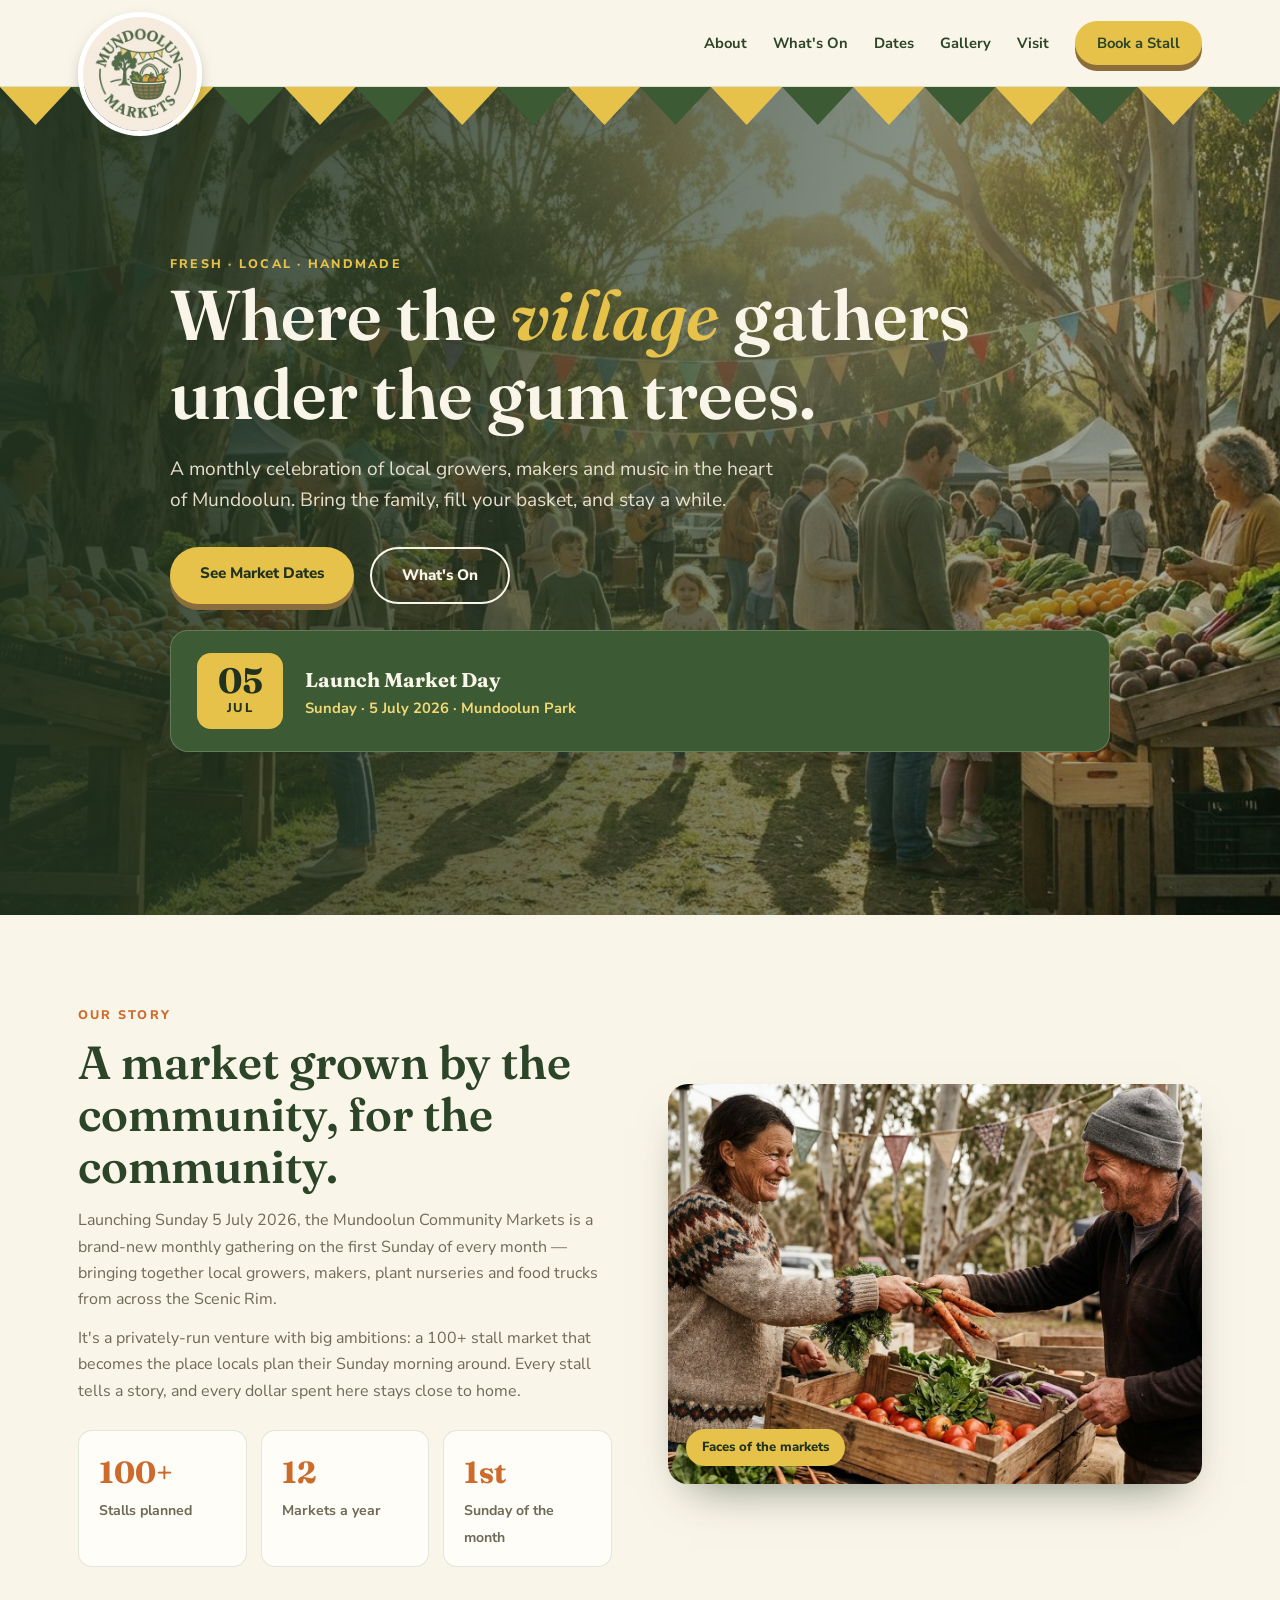
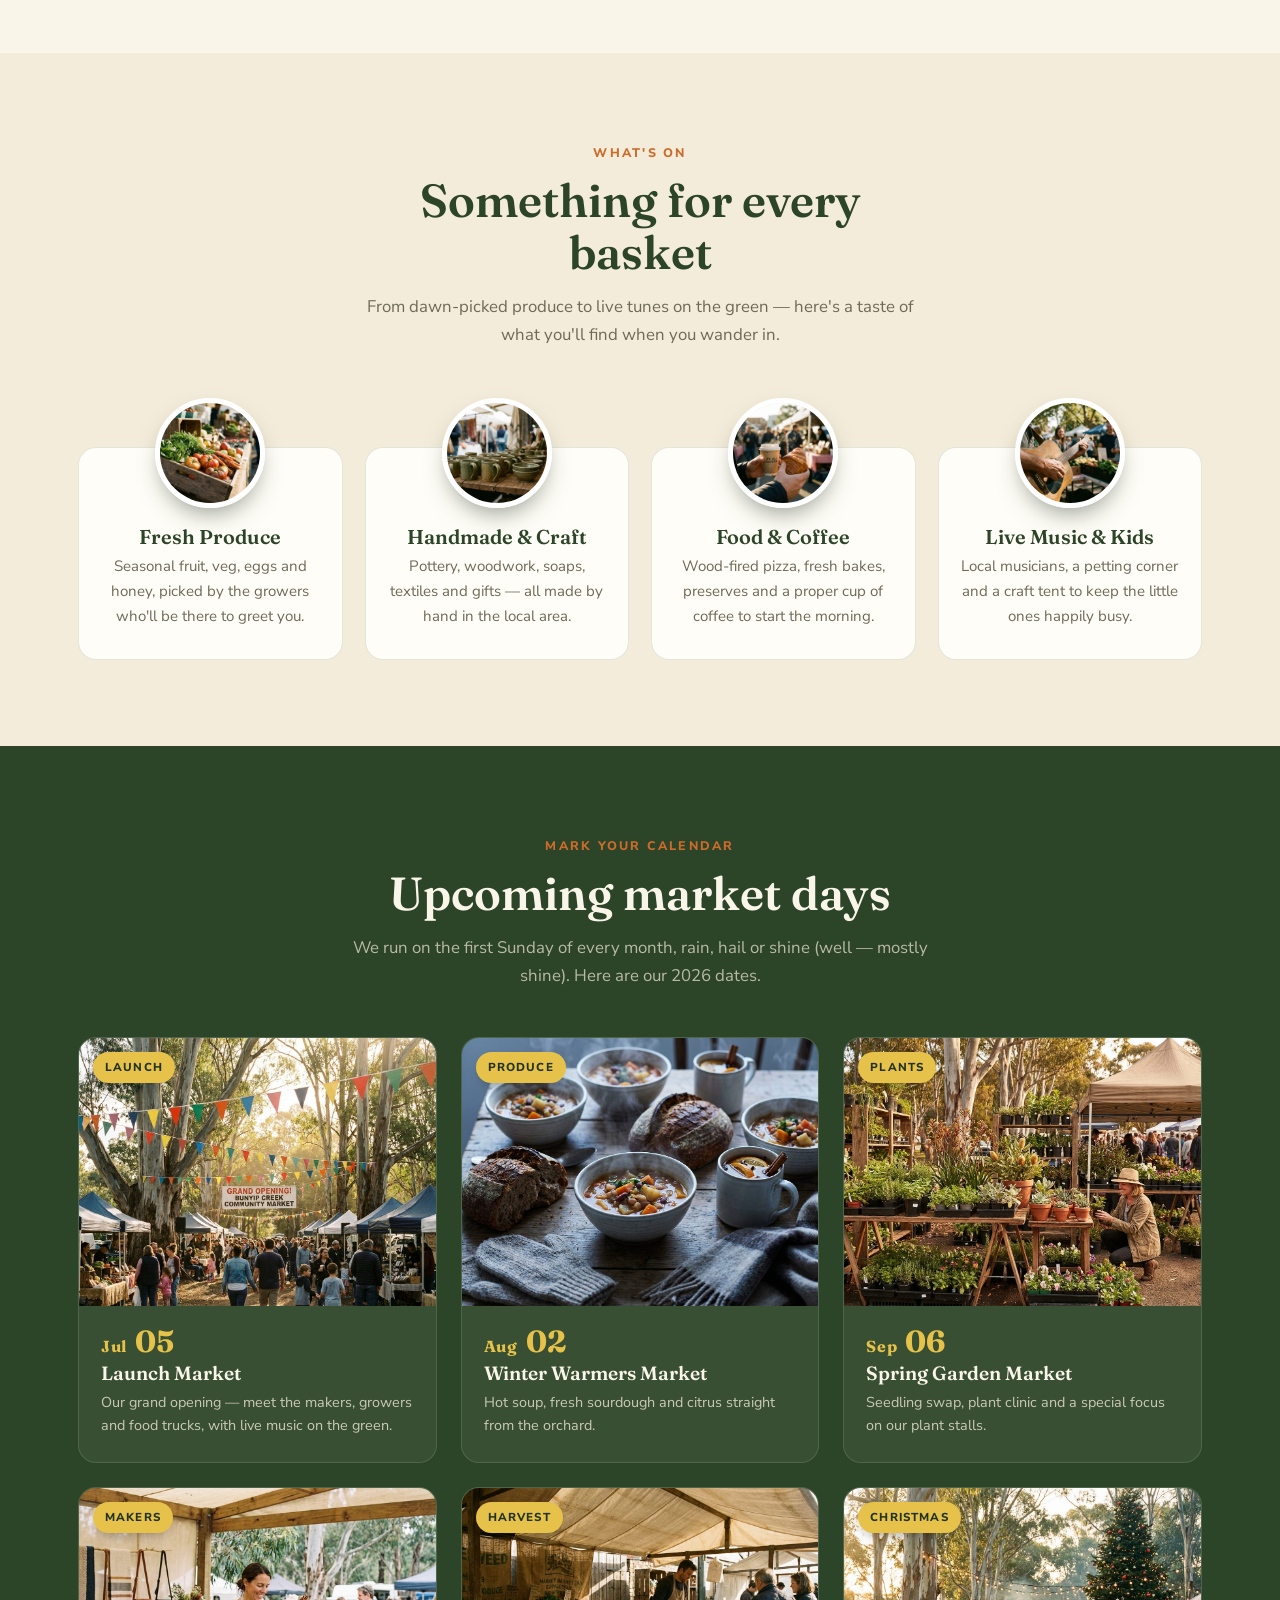
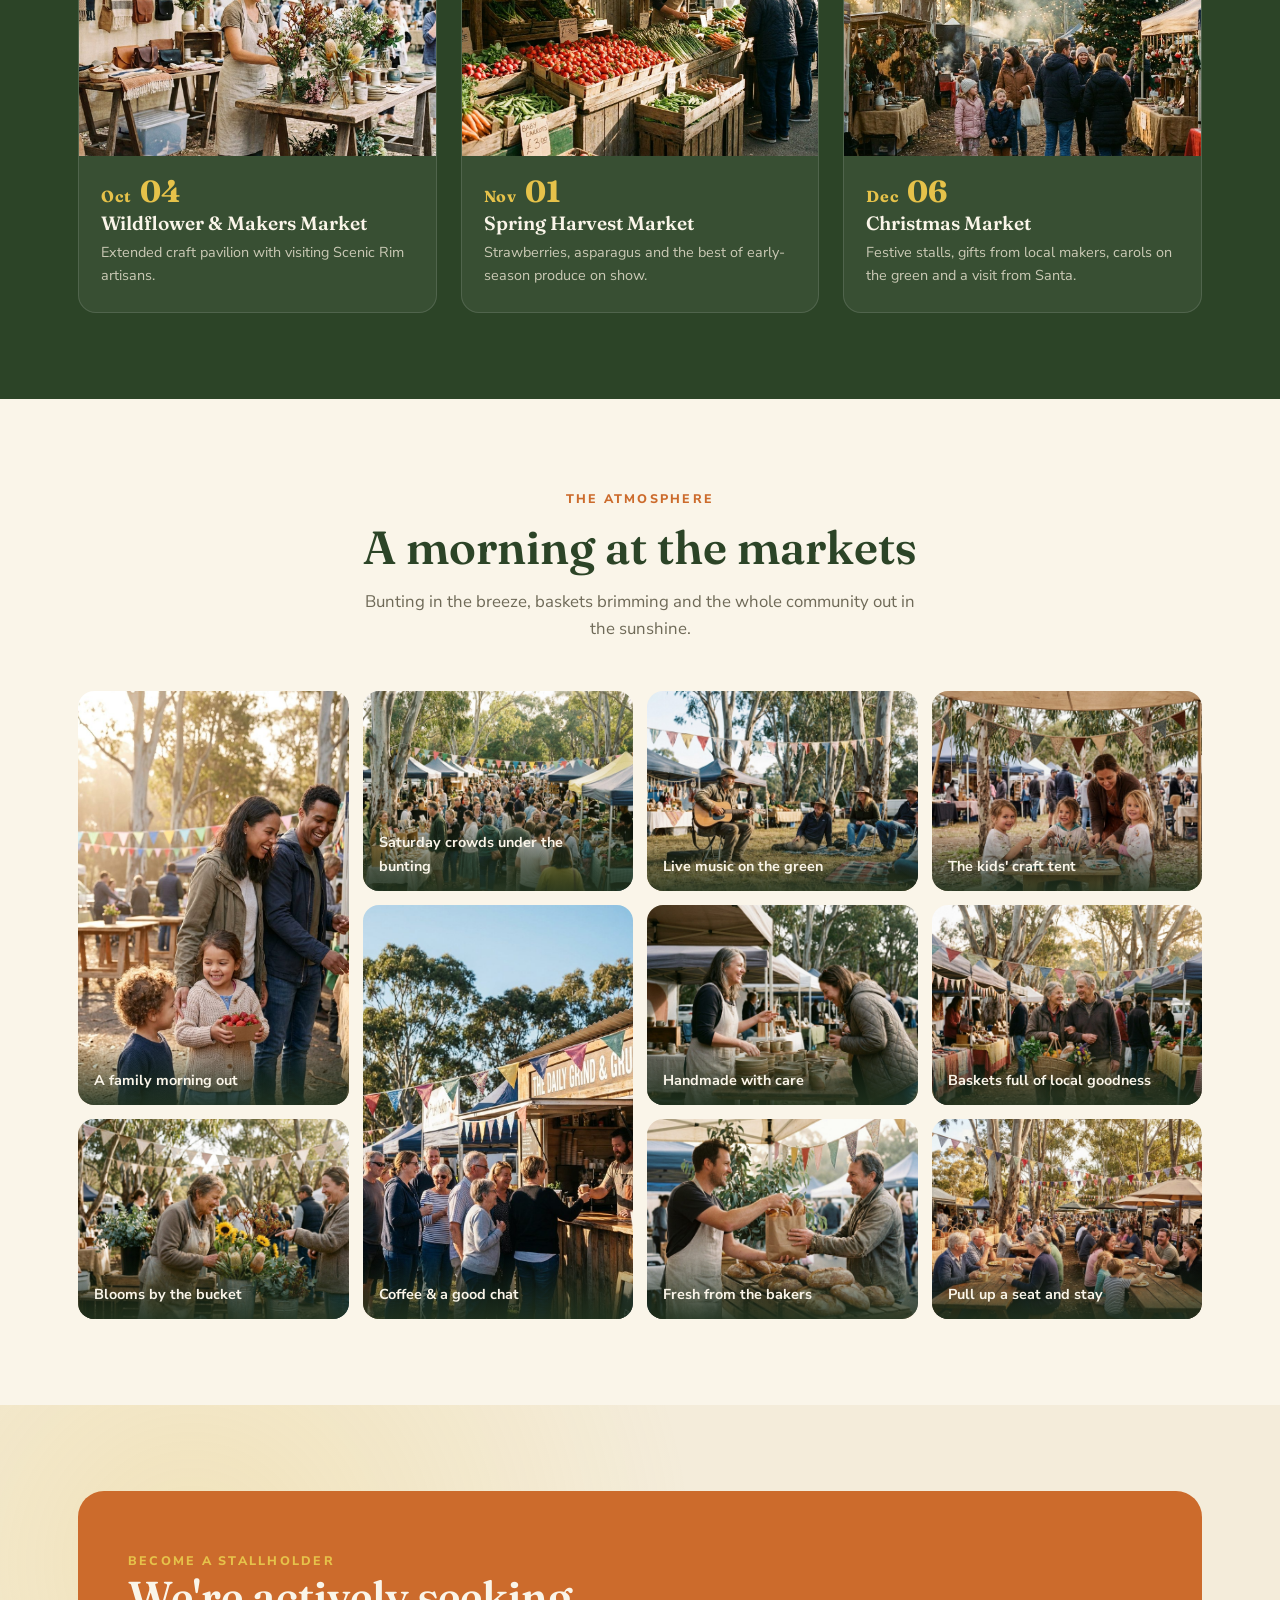
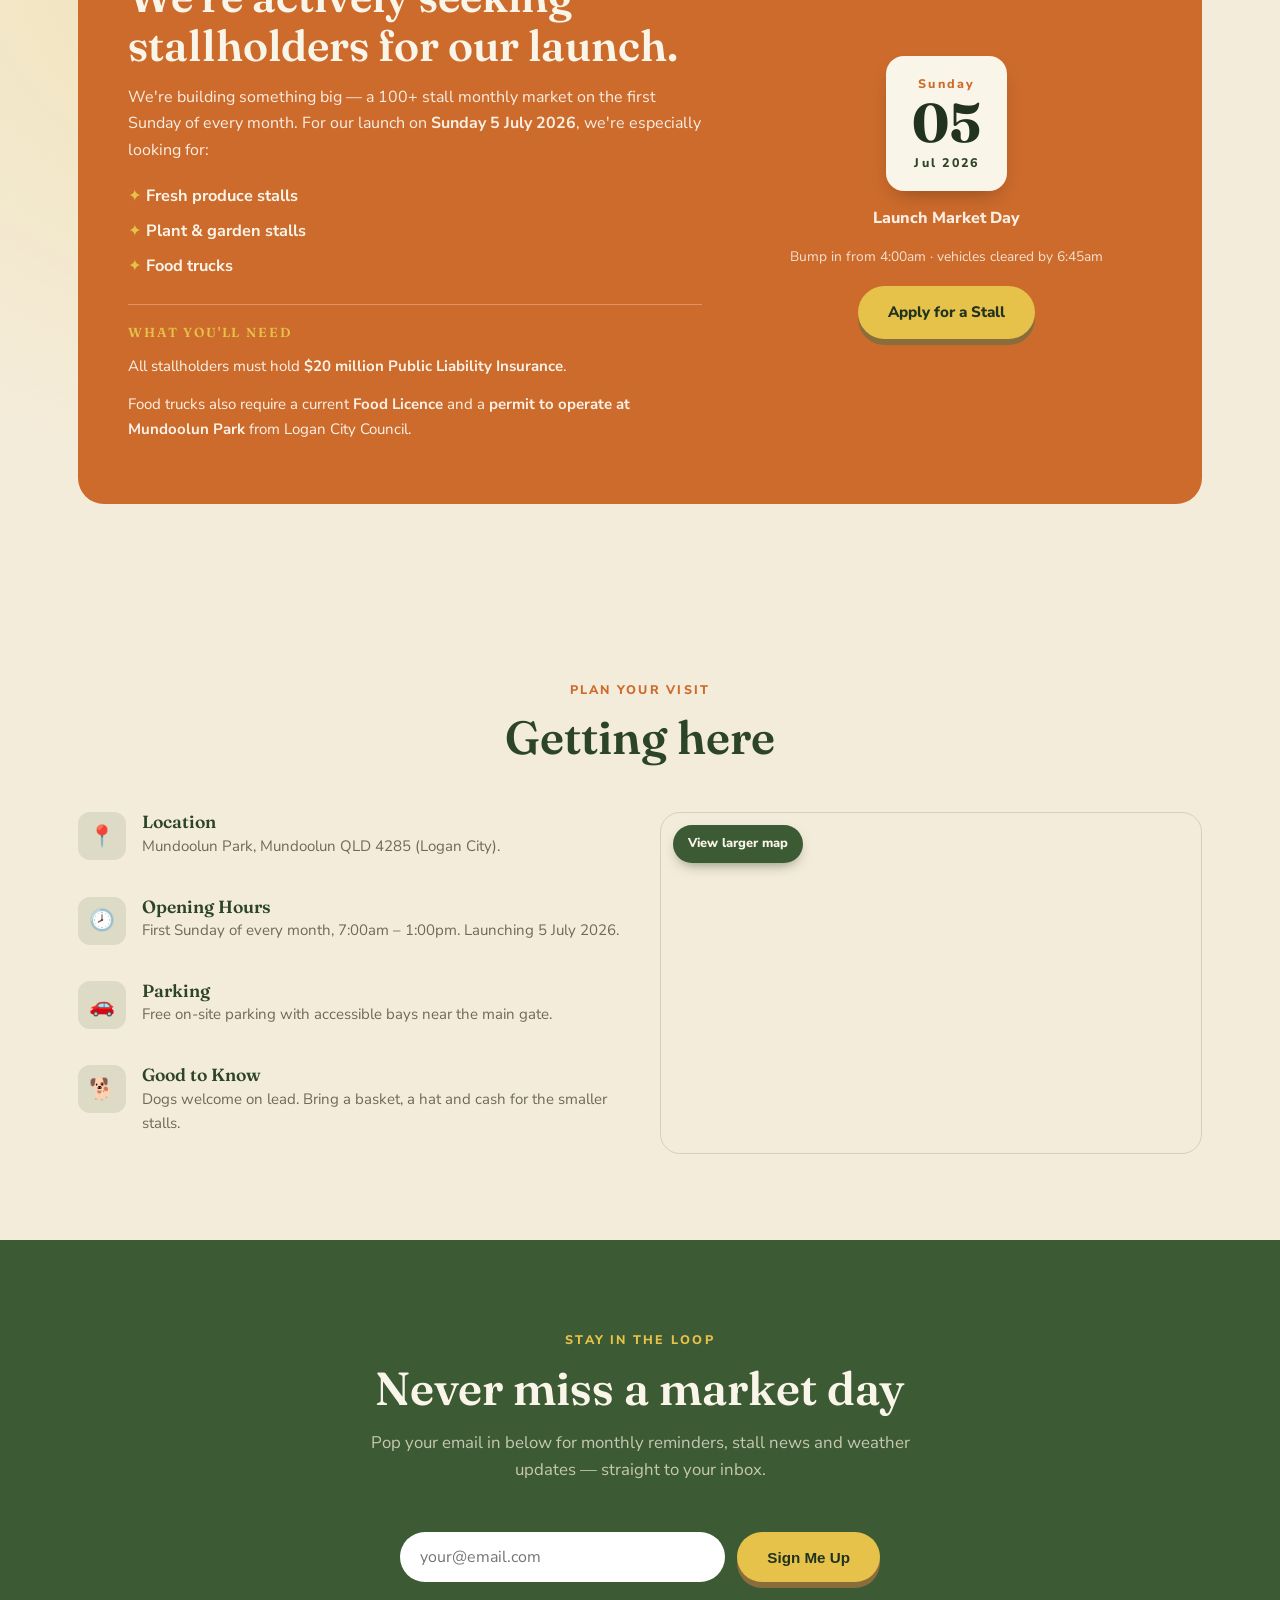
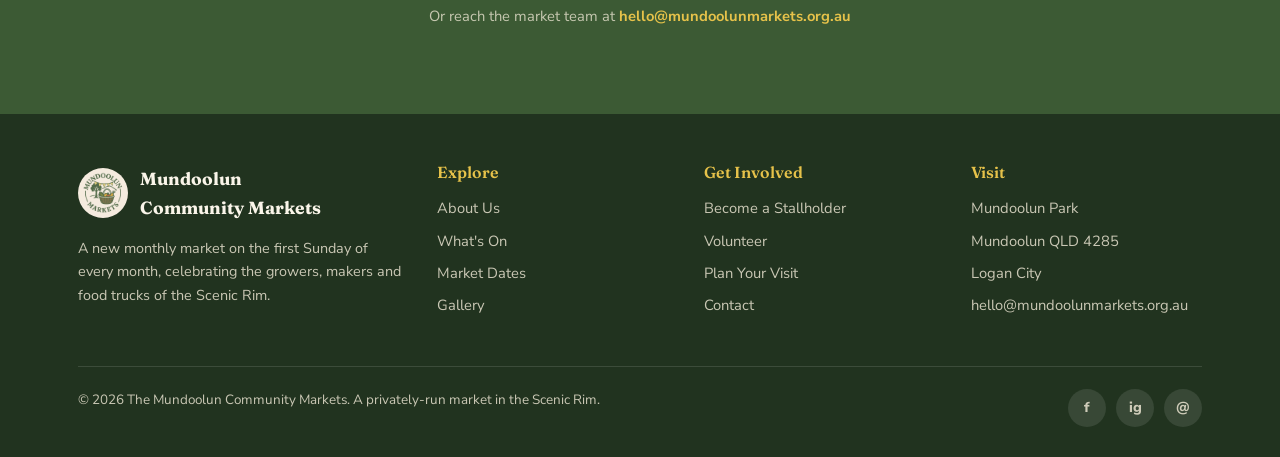
==== commit 7259211c: "Restructure calendar as a card grid with thumbnails Each market day is now a card with a themed phot" ====
--- a/index.html
+++ b/index.html
@@ -243,29 +243,49 @@
   .calendar .section-head { color: var(--cream-soft); }
   .calendar .section-head h2 { color: var(--cream-soft); }
   .calendar .section-head p { color: rgba(244,236,218,.7); }
-  .cal-list { display: grid; gap: 14px; }
-  .cal-row {
-    display: grid; grid-template-columns: 110px 1fr auto;
-    gap: 24px; align-items: center;
+  .cal-grid {
+    display: grid; grid-template-columns: repeat(3, 1fr);
+    gap: 24px;
+  }
+  @media (max-width: 900px) { .cal-grid { grid-template-columns: repeat(2, 1fr); } }
+  @media (max-width: 560px) { .cal-grid { grid-template-columns: 1fr; } }
+  .cal-card {
     background: rgba(255,255,255,.06);
-    border: 1px solid rgba(255,255,255,.1);
-    border-radius: 14px; padding: 18px 24px;
-  }
-  @media (max-width: 640px) {
-    .cal-row { grid-template-columns: 80px 1fr; }
-    .cal-row .cal-tag { grid-column: 2; justify-self: start; }
-  }
-  .cal-row .cal-date {
+    border: 1px solid rgba(255,255,255,.12);
+    border-radius: 18px; overflow: hidden;
+    display: flex; flex-direction: column;
+    transition: transform .2s ease, box-shadow .2s ease;
+  }
+  .cal-card:hover { transform: translateY(-5px); box-shadow: 0 22px 40px -22px rgba(0,0,0,.65); }
+  .cal-thumb {
+    position: relative; aspect-ratio: 4/3; overflow: hidden;
+  }
+  .cal-thumb img {
+    width: 100%; height: 100%; object-fit: cover; display: block;
+    transition: transform .5s ease;
+  }
+  .cal-card:hover .cal-thumb img { transform: scale(1.06); }
+  .cal-tag {
+    position: absolute; top: 14px; left: 14px;
+    background: var(--yellow); color: var(--green-deep);
+    font-weight: 800; font-size: .72rem; text-transform: uppercase;
+    letter-spacing: .1em; padding: 6px 12px; border-radius: 999px;
+    box-shadow: 0 6px 14px -6px rgba(0,0,0,.4);
+  }
+  .cal-body { padding: 20px 22px 24px; }
+  .cal-card .cal-date {
+    display: flex; align-items: baseline; gap: 8px;
     font-family: 'Fraunces', serif; font-weight: 700;
-    color: var(--yellow); font-size: 1.05rem; line-height: 1.2;
-  }
-  .cal-row .cal-date span { display: block; font-size: 2rem; }
-  .cal-row h4 { color: var(--cream-soft); font-size: 1.2rem; }
-  .cal-row p { font-size: .9rem; color: rgba(244,236,218,.7); }
-  .cal-tag {
-    background: var(--yellow); color: var(--green-deep);
-    font-weight: 800; font-size: .76rem; text-transform: uppercase;
-    letter-spacing: .08em; padding: 6px 14px; border-radius: 999px;
+    color: var(--yellow);
+  }
+  .cal-card .cal-date .m { font-size: 1rem; letter-spacing: .04em; }
+  .cal-card .cal-date .d { font-size: 1.9rem; line-height: 1; }
+  .cal-card h4 {
+    color: var(--cream-soft); font-size: 1.2rem;
+    margin: 4px 0 6px;
+  }
+  .cal-card p {
+    font-size: .9rem; color: rgba(244,236,218,.78);
   }
 
   /* ---------- Gallery ---------- */
@@ -550,37 +570,73 @@
       <p>We run on the first Sunday of every month, rain, hail or shine
         (well — mostly shine). Here are our 2026 dates.</p>
     </div>
-    <div class="cal-list">
-      <div class="cal-row">
-        <div class="cal-date">Jul<span>05</span></div>
-        <div><h4>Launch Market</h4><p>Our grand opening — meet the makers, growers and food trucks, with live music on the green.</p></div>
-        <div class="cal-tag">Launch</div>
-      </div>
-      <div class="cal-row">
-        <div class="cal-date">Aug<span>02</span></div>
-        <div><h4>Winter Warmers Market</h4><p>Hot soup, fresh sourdough and citrus straight from the orchard.</p></div>
-        <div class="cal-tag">Produce</div>
-      </div>
-      <div class="cal-row">
-        <div class="cal-date">Sep<span>06</span></div>
-        <div><h4>Spring Garden Market</h4><p>Seedling swap, plant clinic and a special focus on our plant stalls.</p></div>
-        <div class="cal-tag">Plants</div>
-      </div>
-      <div class="cal-row">
-        <div class="cal-date">Oct<span>04</span></div>
-        <div><h4>Wildflower &amp; Makers Market</h4><p>Extended craft pavilion with visiting Scenic Rim artisans.</p></div>
-        <div class="cal-tag">Makers</div>
-      </div>
-      <div class="cal-row">
-        <div class="cal-date">Nov<span>01</span></div>
-        <div><h4>Spring Harvest Market</h4><p>Strawberries, asparagus and the best of early-season produce on show.</p></div>
-        <div class="cal-tag">Harvest</div>
-      </div>
-      <div class="cal-row">
-        <div class="cal-date">Dec<span>06</span></div>
-        <div><h4>Christmas Market</h4><p>Festive stalls, gifts from local makers, carols on the green and a visit from Santa.</p></div>
-        <div class="cal-tag">Christmas</div>
-      </div>
+    <div class="cal-grid">
+      <article class="cal-card">
+        <div class="cal-thumb">
+          <img src="images/cal-launch.jpg" alt="Grand opening of the markets" />
+          <span class="cal-tag">Launch</span>
+        </div>
+        <div class="cal-body">
+          <div class="cal-date"><span class="m">Jul</span><span class="d">05</span></div>
+          <h4>Launch Market</h4>
+          <p>Our grand opening — meet the makers, growers and food trucks, with live music on the green.</p>
+        </div>
+      </article>
+      <article class="cal-card">
+        <div class="cal-thumb">
+          <img src="images/cal-winter.jpg" alt="Warm soup and bread on a winter market day" />
+          <span class="cal-tag">Produce</span>
+        </div>
+        <div class="cal-body">
+          <div class="cal-date"><span class="m">Aug</span><span class="d">02</span></div>
+          <h4>Winter Warmers Market</h4>
+          <p>Hot soup, fresh sourdough and citrus straight from the orchard.</p>
+        </div>
+      </article>
+      <article class="cal-card">
+        <div class="cal-thumb">
+          <img src="images/cal-plants.jpg" alt="A plant and seedling stall" />
+          <span class="cal-tag">Plants</span>
+        </div>
+        <div class="cal-body">
+          <div class="cal-date"><span class="m">Sep</span><span class="d">06</span></div>
+          <h4>Spring Garden Market</h4>
+          <p>Seedling swap, plant clinic and a special focus on our plant stalls.</p>
+        </div>
+      </article>
+      <article class="cal-card">
+        <div class="cal-thumb">
+          <img src="images/cal-makers.jpg" alt="Wildflowers and craft goods at a market stall" />
+          <span class="cal-tag">Makers</span>
+        </div>
+        <div class="cal-body">
+          <div class="cal-date"><span class="m">Oct</span><span class="d">04</span></div>
+          <h4>Wildflower &amp; Makers Market</h4>
+          <p>Extended craft pavilion with visiting Scenic Rim artisans.</p>
+        </div>
+      </article>
+      <article class="cal-card">
+        <div class="cal-thumb">
+          <img src="images/cal-harvest.jpg" alt="Strawberries and asparagus at a produce stall" />
+          <span class="cal-tag">Harvest</span>
+        </div>
+        <div class="cal-body">
+          <div class="cal-date"><span class="m">Nov</span><span class="d">01</span></div>
+          <h4>Spring Harvest Market</h4>
+          <p>Strawberries, asparagus and the best of early-season produce on show.</p>
+        </div>
+      </article>
+      <article class="cal-card">
+        <div class="cal-thumb">
+          <img src="images/cal-christmas.jpg" alt="A festive Christmas market with fairy lights" />
+          <span class="cal-tag">Christmas</span>
+        </div>
+        <div class="cal-body">
+          <div class="cal-date"><span class="m">Dec</span><span class="d">06</span></div>
+          <h4>Christmas Market</h4>
+          <p>Festive stalls, gifts from local makers, carols on the green and a visit from Santa.</p>
+        </div>
+      </article>
     </div>
   </div>
 </section>
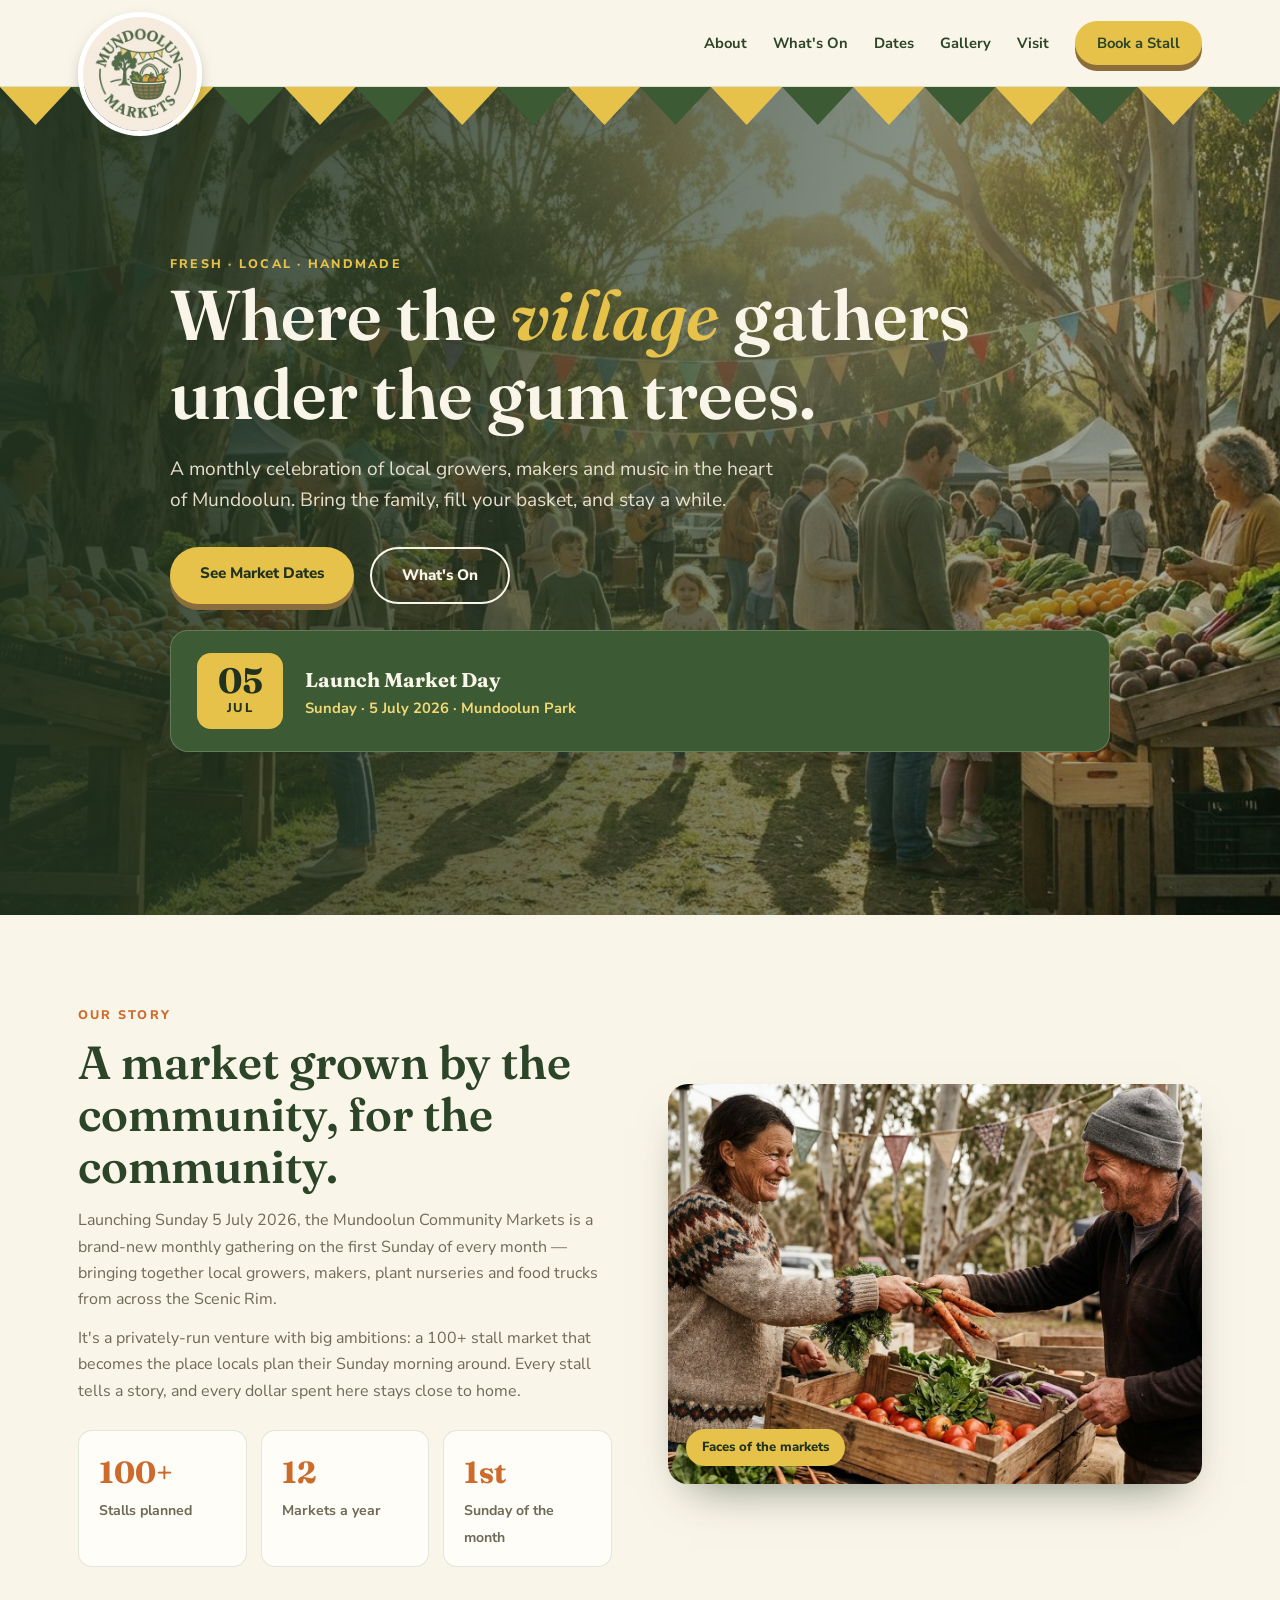
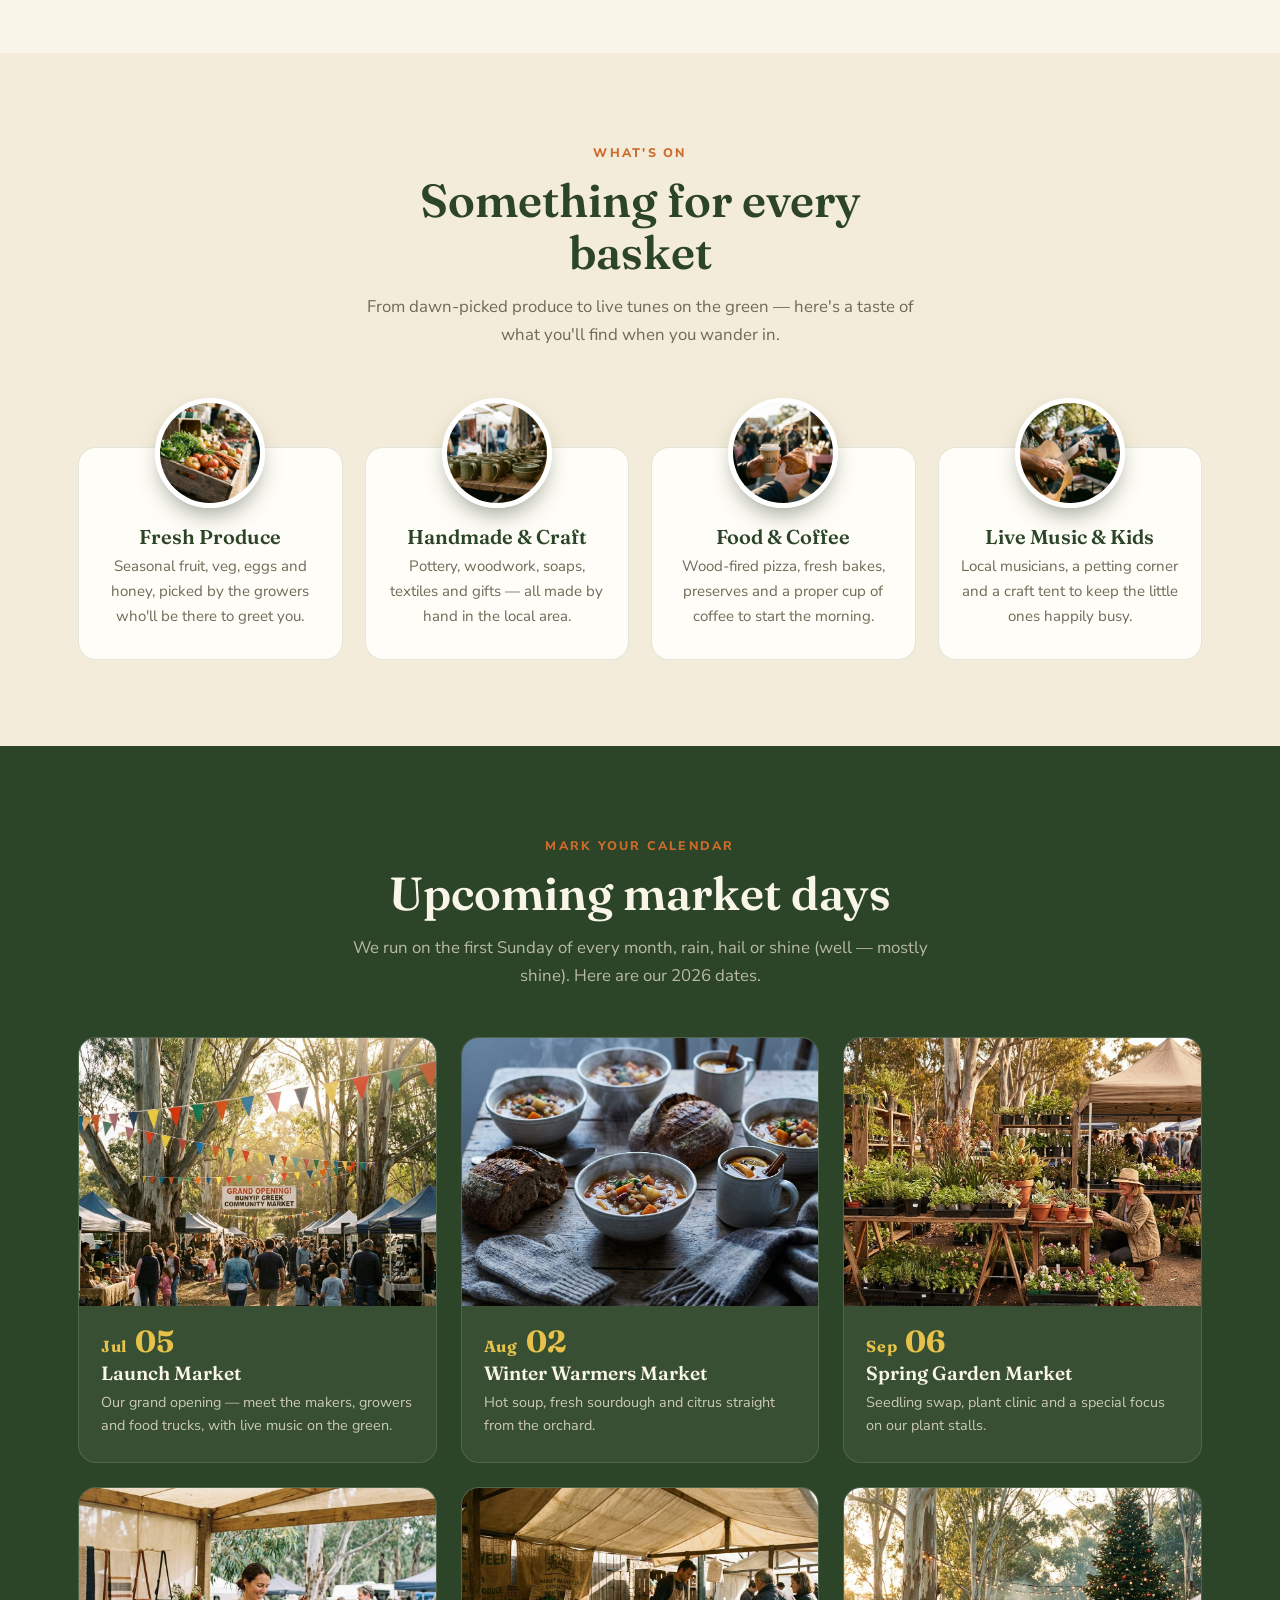
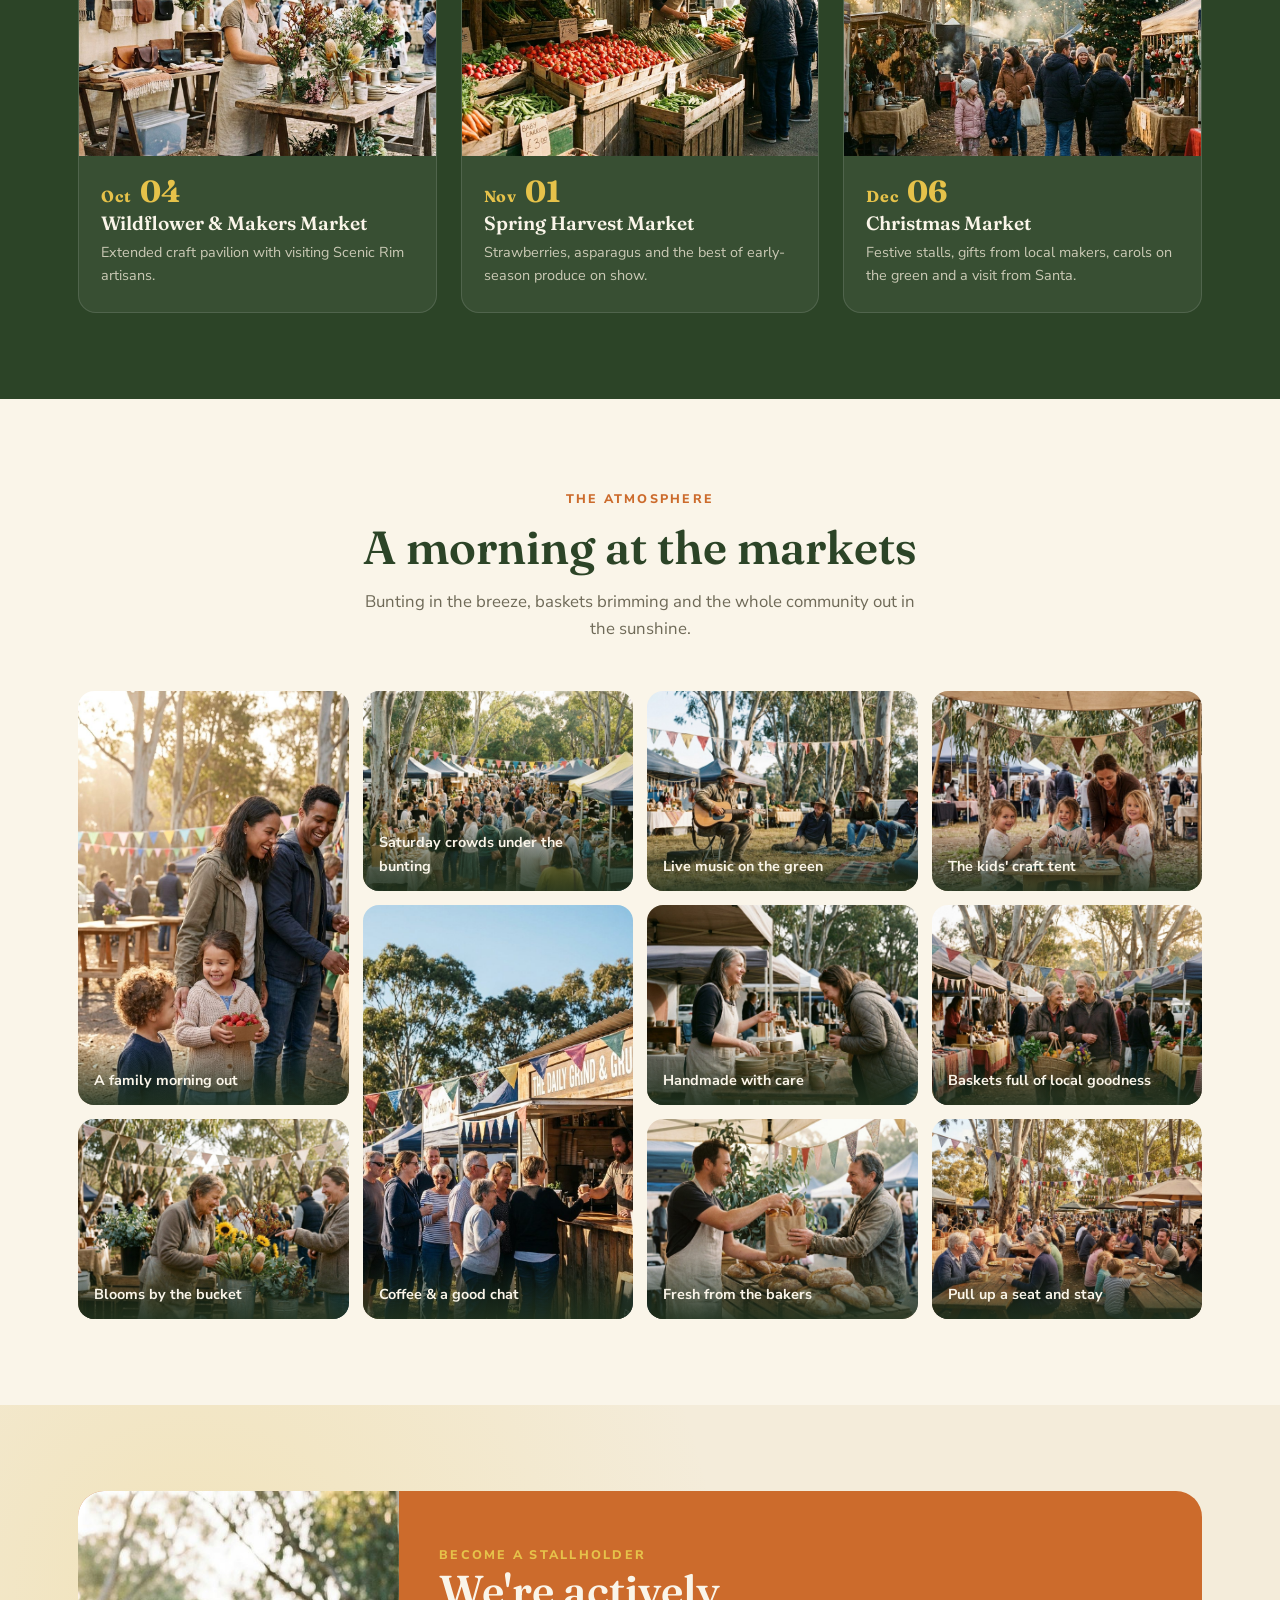
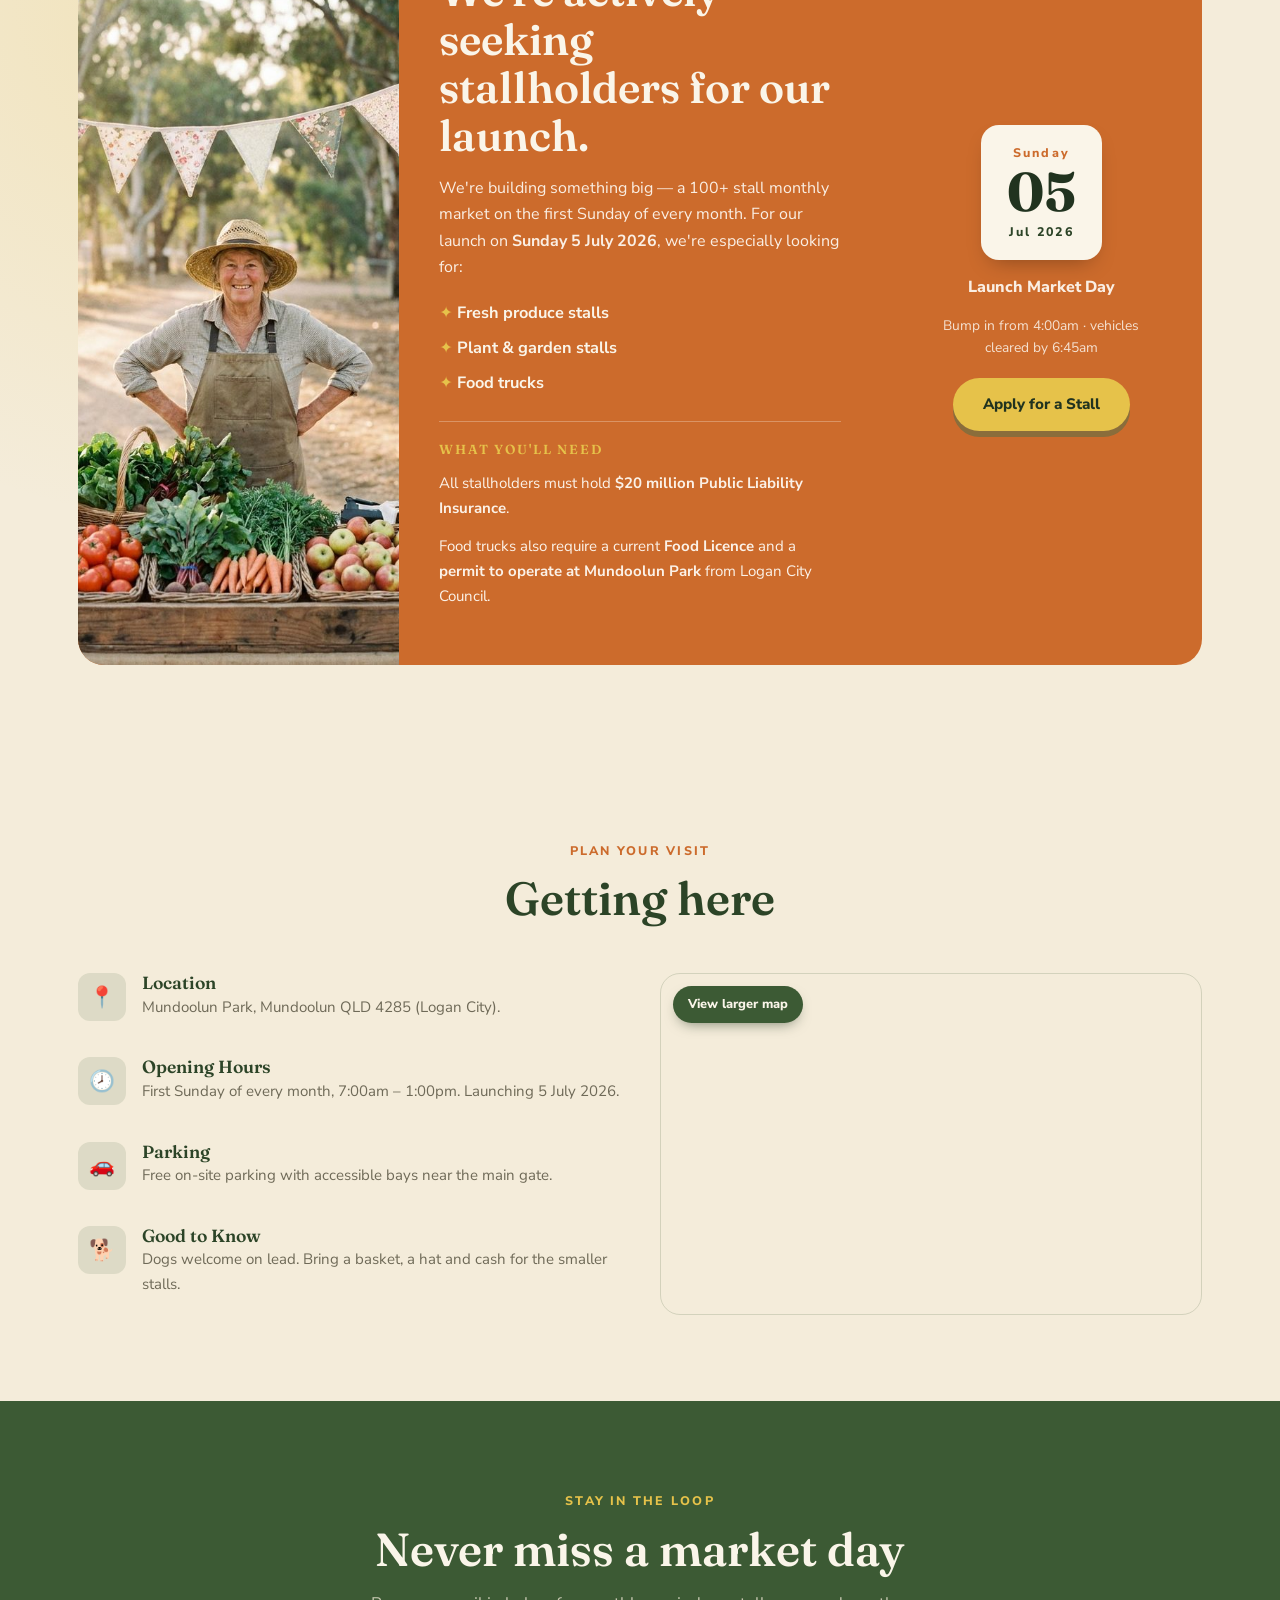
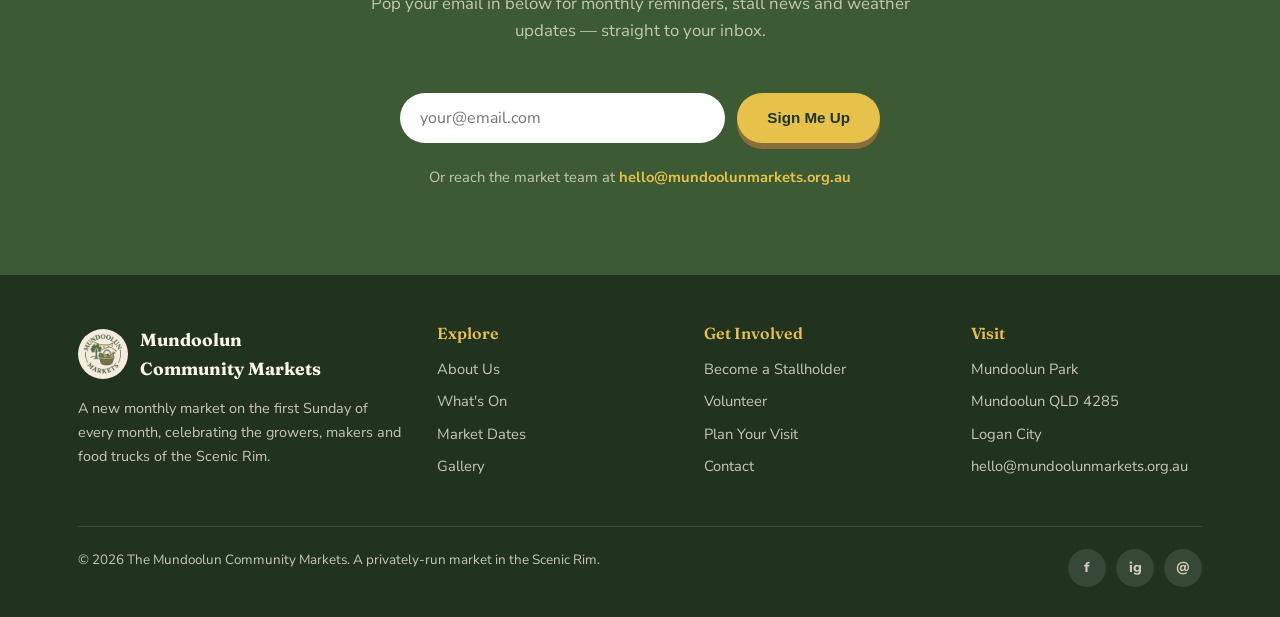
==== commit d34fb2ac: "Add stallholder photo and remove calendar tag pills - Stallholder section is now a 3-column layout: " ====
--- a/index.html
+++ b/index.html
@@ -323,11 +323,20 @@
     background: var(--tomato);
     color: var(--cream-soft);
     border-radius: 26px;
-    padding: 56px 50px;
-    display: grid; grid-template-columns: 1.4fr 1fr;
-    gap: 40px; align-items: center;
-  }
-  @media (max-width: 780px) { .vendor-box { grid-template-columns: 1fr; text-align: center; } }
+    display: grid; grid-template-columns: 1fr 1.5fr 1fr;
+    gap: 0; align-items: stretch;
+    overflow: hidden;
+  }
+  .vendor-image { overflow: hidden; min-height: 480px; }
+  .vendor-image img {
+    width: 100%; height: 100%;
+    object-fit: cover; display: block;
+  }
+  .vendor-content { padding: 50px 40px; align-self: center; }
+  @media (max-width: 880px) {
+    .vendor-box { grid-template-columns: 1fr; text-align: center; }
+    .vendor-image { min-height: 0; aspect-ratio: 16/9; }
+  }
   .vendor-box h2 { color: var(--cream-soft); font-size: clamp(1.9rem,4vw,2.7rem); }
   .vendor-box p { margin: 14px 0 0; color: rgba(255,253,247,.9); }
   .vendor-perks { list-style: none; margin-top: 20px; display: grid; gap: 8px; }
@@ -346,7 +355,7 @@
     font-size: .94rem; color: rgba(255,253,247,.92);
     margin-bottom: 6px;
   }
-  .vendor-action { text-align: center; }
+  .vendor-action { text-align: center; padding: 50px 40px; align-self: center; }
   .launch-date {
     background: var(--cream-soft); color: var(--green-deep);
     border-radius: 18px; padding: 18px 26px;
@@ -574,7 +583,6 @@
       <article class="cal-card">
         <div class="cal-thumb">
           <img src="images/cal-launch.jpg" alt="Grand opening of the markets" />
-          <span class="cal-tag">Launch</span>
         </div>
         <div class="cal-body">
           <div class="cal-date"><span class="m">Jul</span><span class="d">05</span></div>
@@ -585,7 +593,6 @@
       <article class="cal-card">
         <div class="cal-thumb">
           <img src="images/cal-winter.jpg" alt="Warm soup and bread on a winter market day" />
-          <span class="cal-tag">Produce</span>
         </div>
         <div class="cal-body">
           <div class="cal-date"><span class="m">Aug</span><span class="d">02</span></div>
@@ -596,7 +603,6 @@
       <article class="cal-card">
         <div class="cal-thumb">
           <img src="images/cal-plants.jpg" alt="A plant and seedling stall" />
-          <span class="cal-tag">Plants</span>
         </div>
         <div class="cal-body">
           <div class="cal-date"><span class="m">Sep</span><span class="d">06</span></div>
@@ -607,7 +613,6 @@
       <article class="cal-card">
         <div class="cal-thumb">
           <img src="images/cal-makers.jpg" alt="Wildflowers and craft goods at a market stall" />
-          <span class="cal-tag">Makers</span>
         </div>
         <div class="cal-body">
           <div class="cal-date"><span class="m">Oct</span><span class="d">04</span></div>
@@ -618,7 +623,6 @@
       <article class="cal-card">
         <div class="cal-thumb">
           <img src="images/cal-harvest.jpg" alt="Strawberries and asparagus at a produce stall" />
-          <span class="cal-tag">Harvest</span>
         </div>
         <div class="cal-body">
           <div class="cal-date"><span class="m">Nov</span><span class="d">01</span></div>
@@ -629,7 +633,6 @@
       <article class="cal-card">
         <div class="cal-thumb">
           <img src="images/cal-christmas.jpg" alt="A festive Christmas market with fairy lights" />
-          <span class="cal-tag">Christmas</span>
         </div>
         <div class="cal-body">
           <div class="cal-date"><span class="m">Dec</span><span class="d">06</span></div>
@@ -699,7 +702,10 @@
 <section class="vendor" id="stallholder">
   <div class="wrap">
     <div class="vendor-box">
-      <div>
+      <div class="vendor-image">
+        <img src="images/vendor-stallholder.jpg" alt="A proud stallholder at their market stall" />
+      </div>
+      <div class="vendor-content">
         <span class="eyebrow" style="color:var(--yellow);">Become a Stallholder</span>
         <h2>We're actively seeking stallholders for our launch.</h2>
         <p>We're building something big — a 100+ stall monthly market on
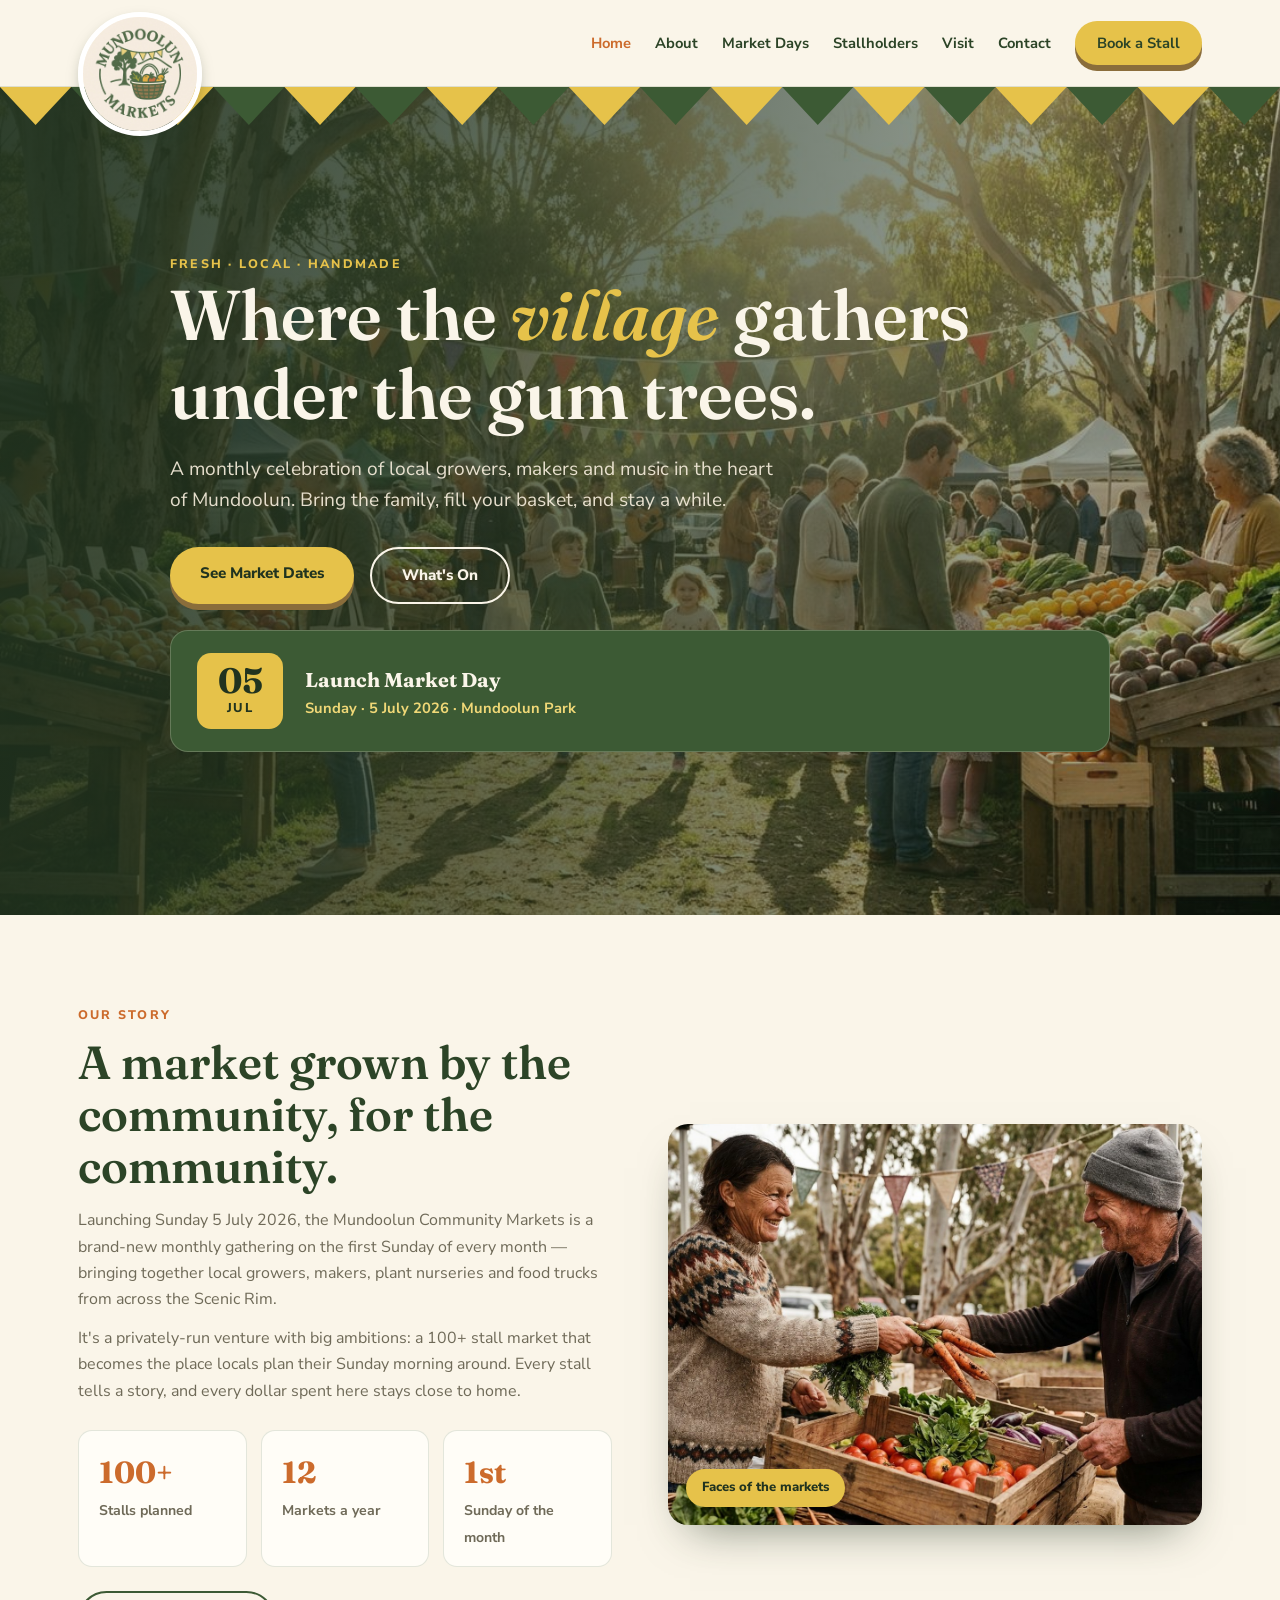
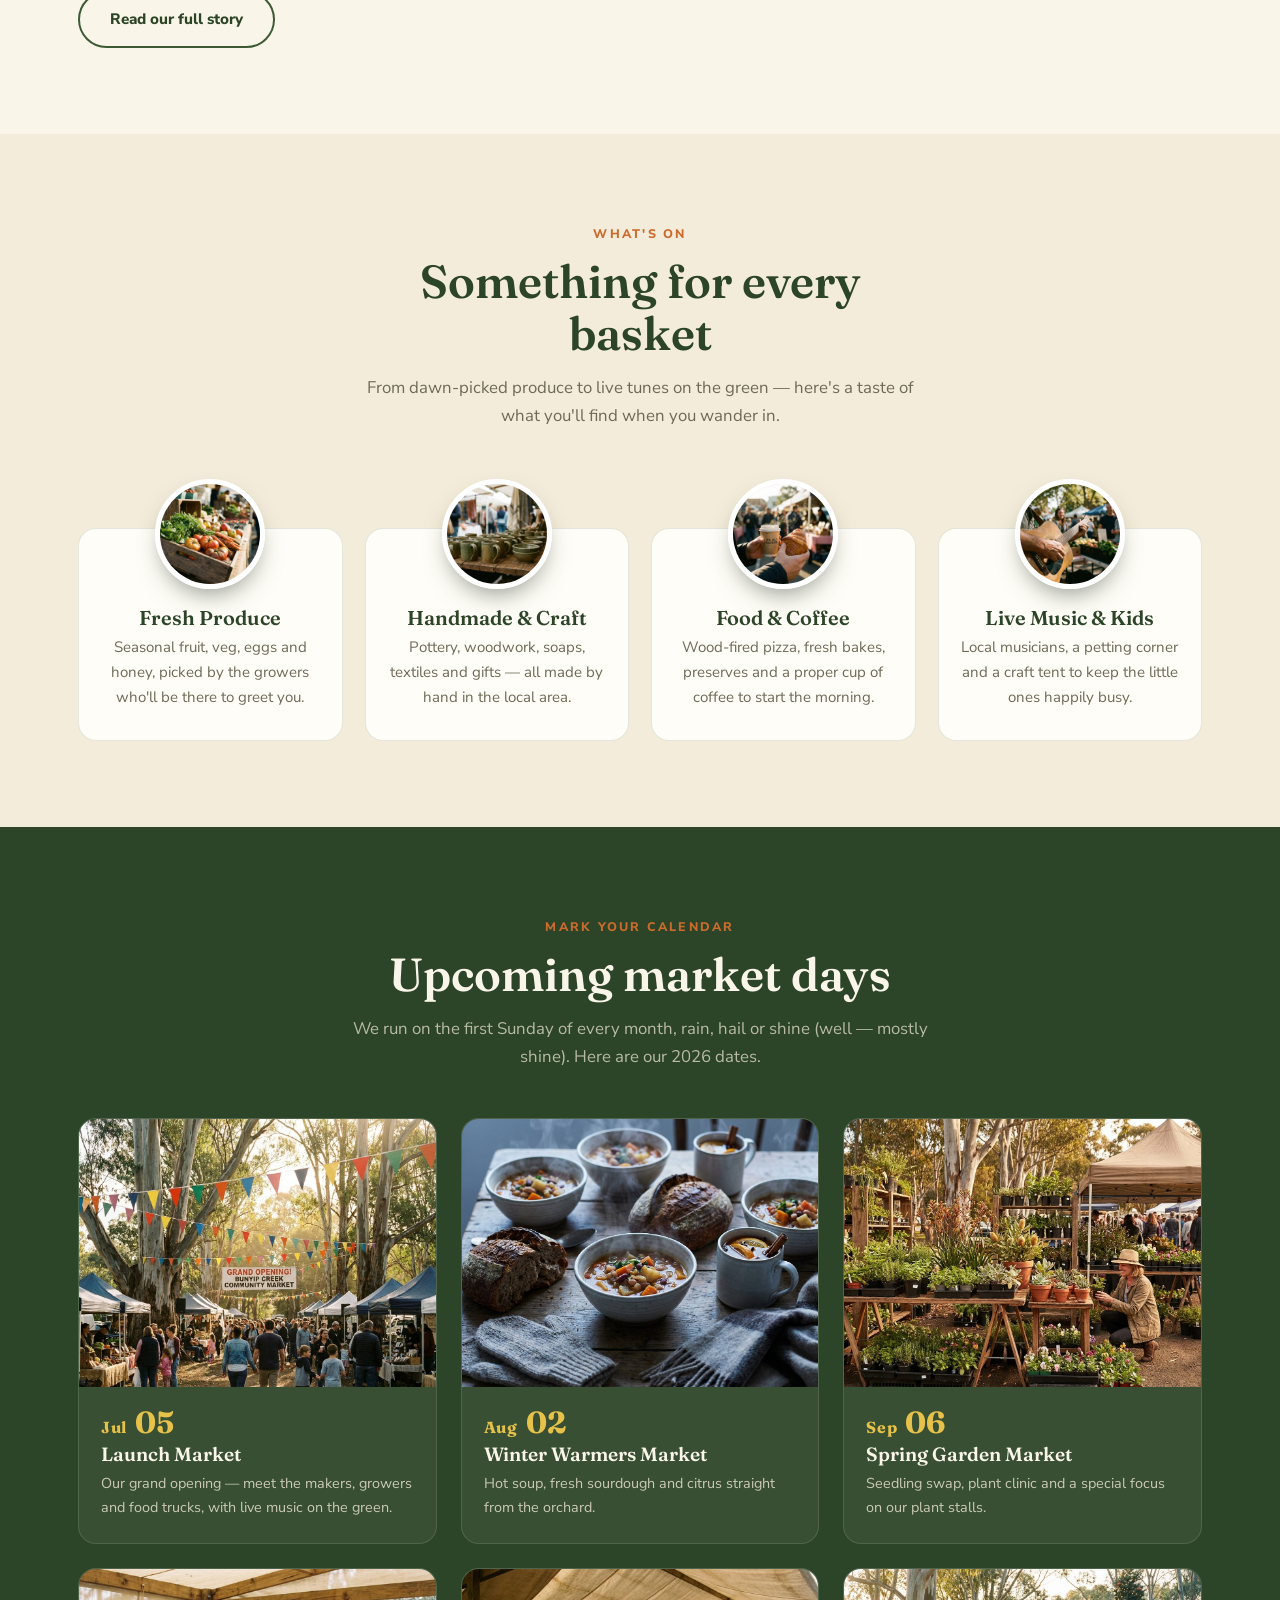
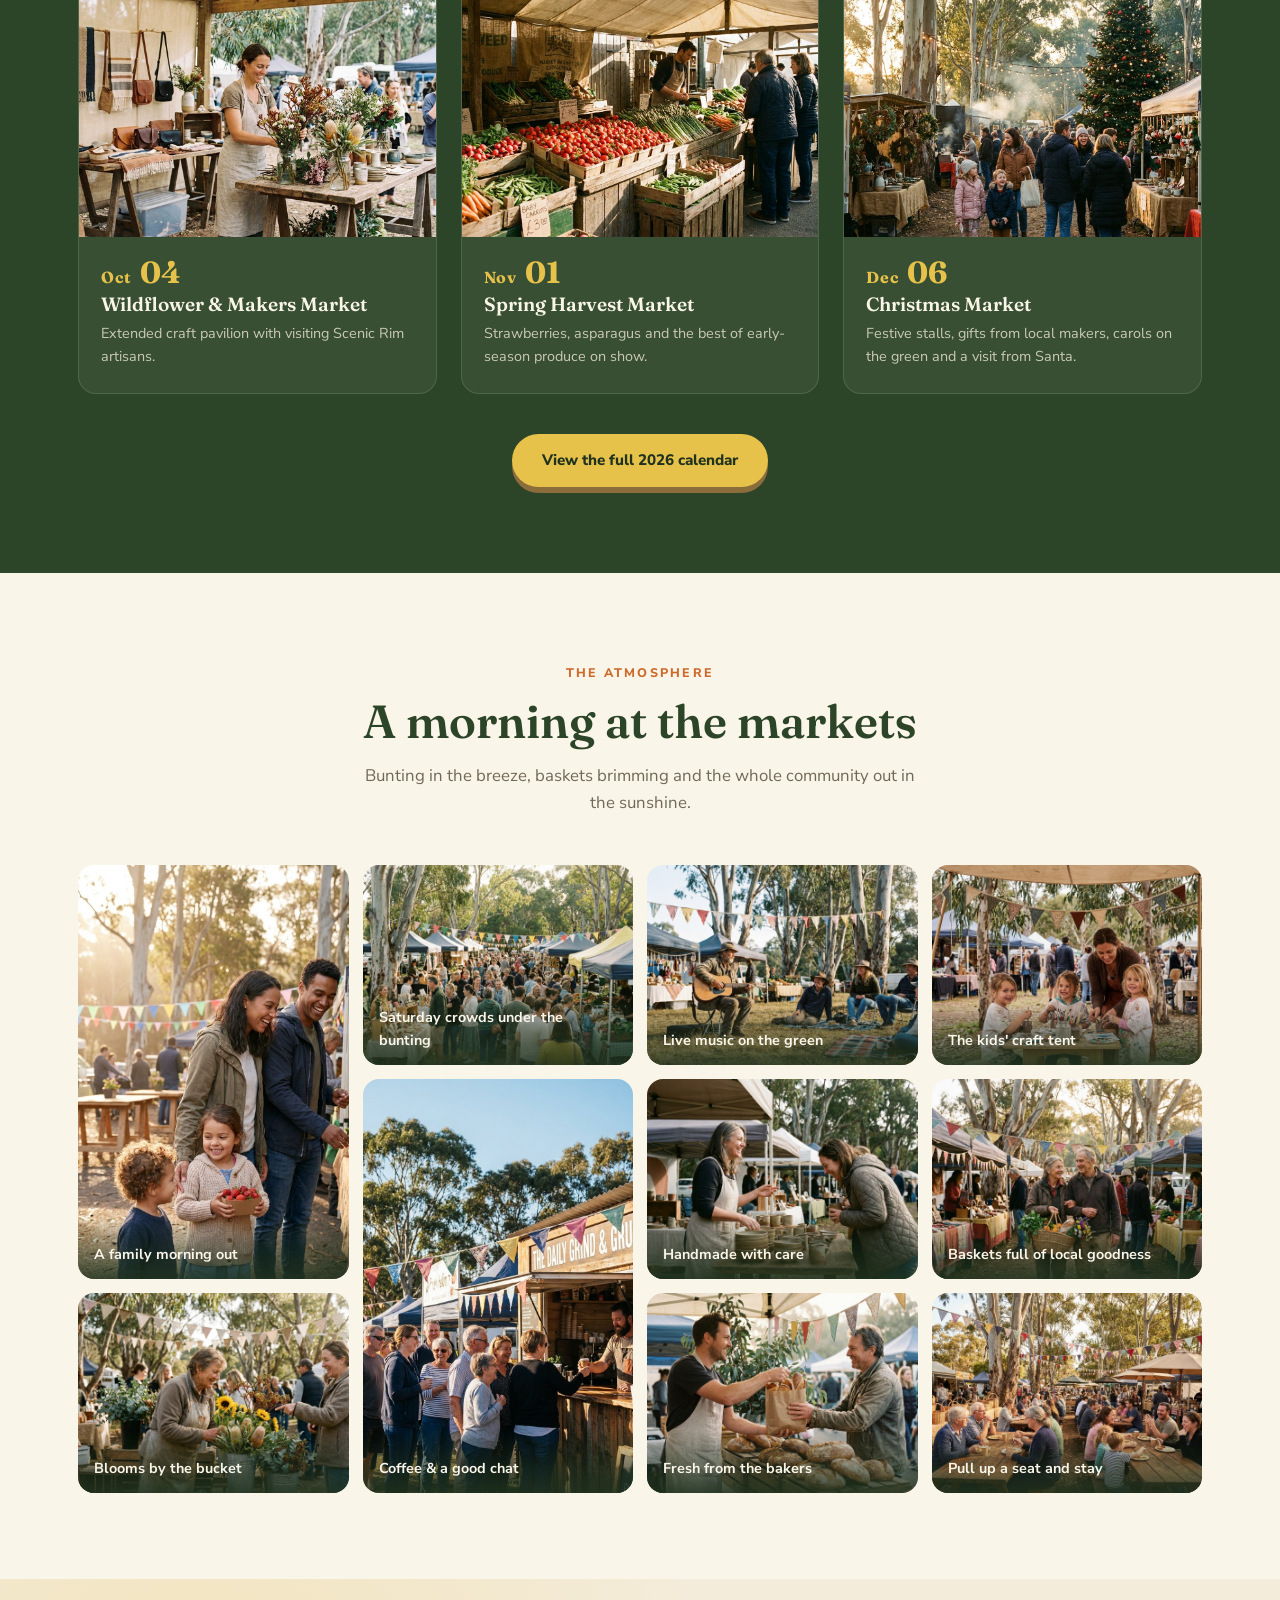
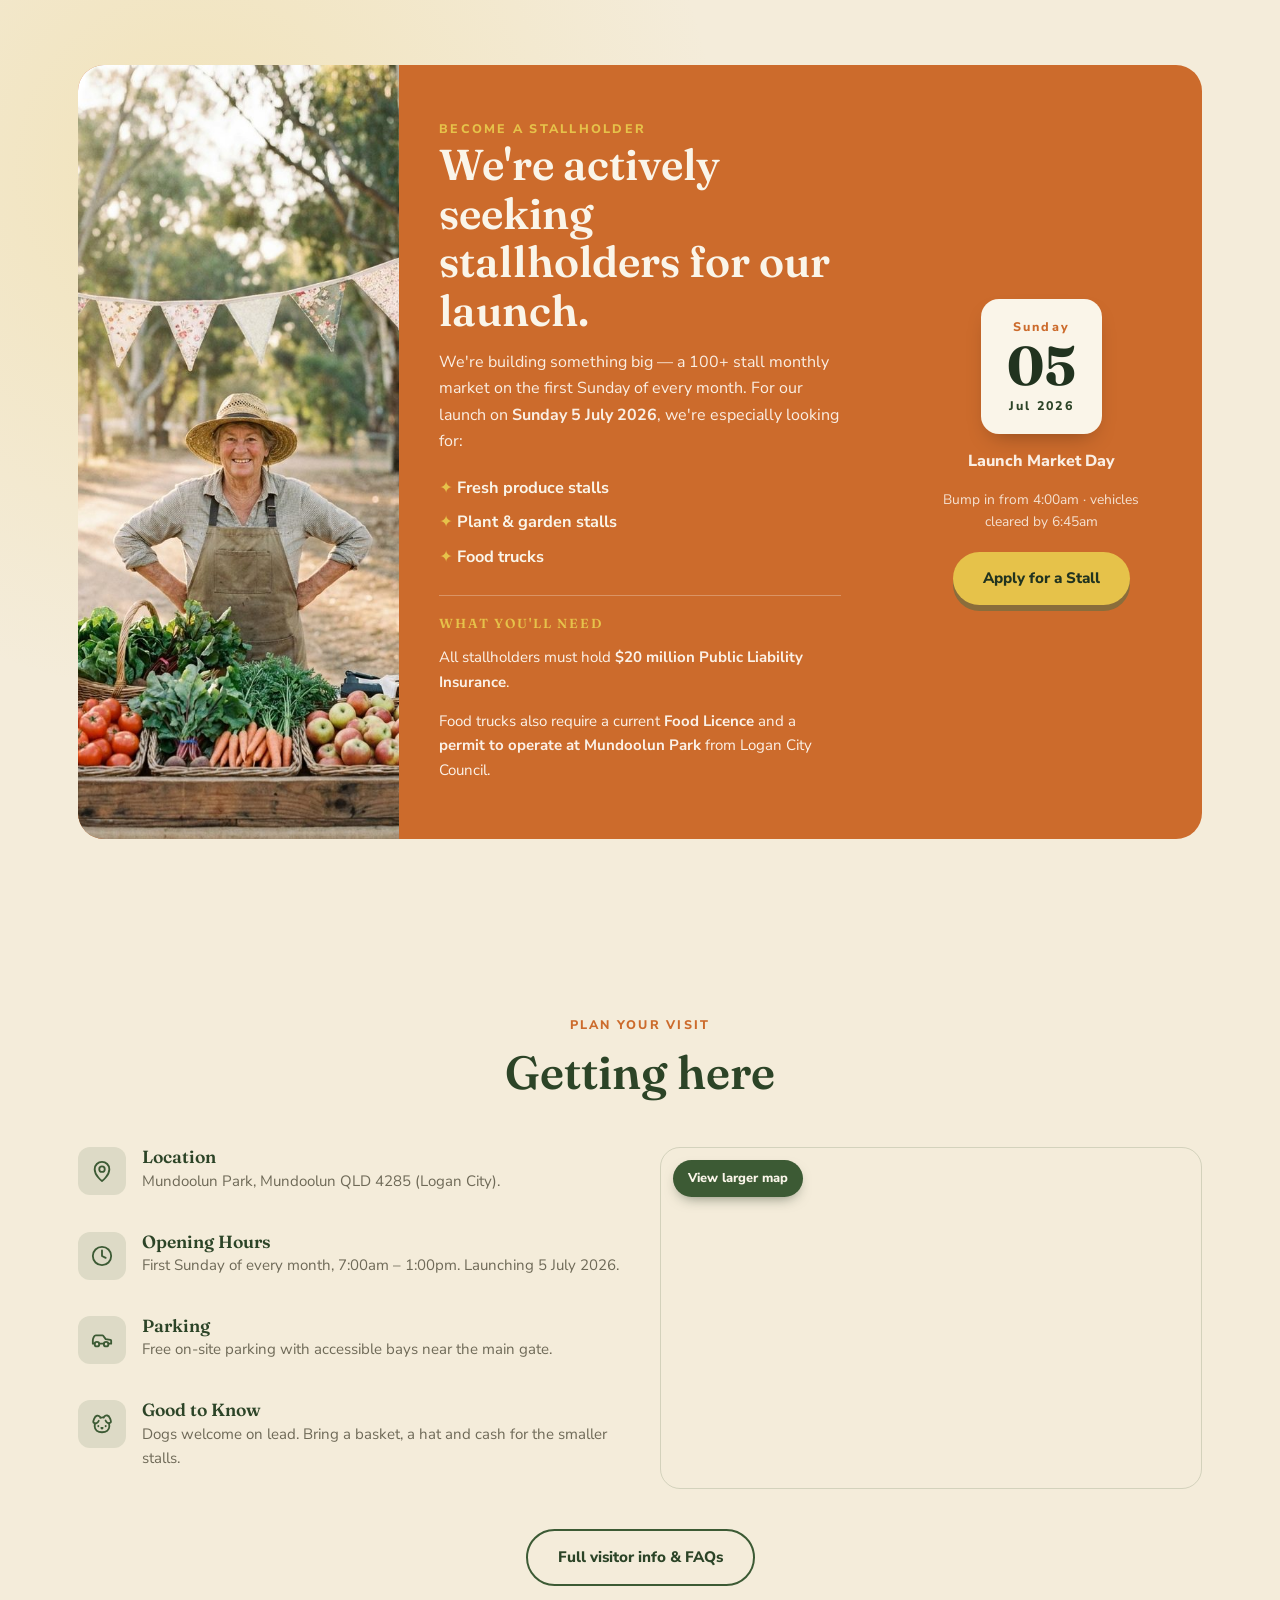
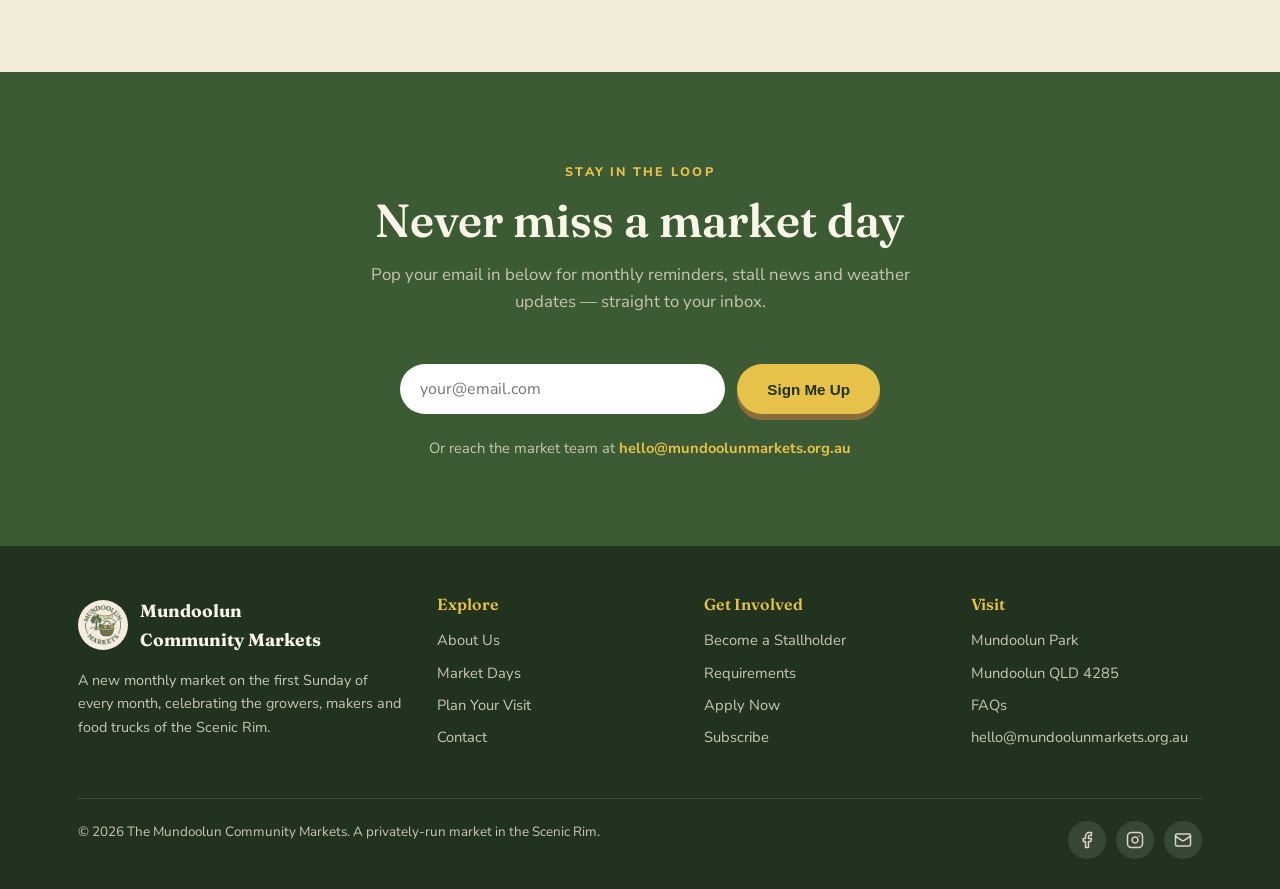
==== commit d67f8453: "Add internal pages, shared stylesheet, SVG icons and site plan - Extract all CSS to shared styles.cs" ====
--- a/index.html
+++ b/index.html
@@ -7,468 +7,24 @@
 <link rel="preconnect" href="https://fonts.googleapis.com" />
 <link rel="preconnect" href="https://fonts.gstatic.com" crossorigin />
 <link href="https://fonts.googleapis.com/css2?family=Fraunces:opsz,wght@9..144,400;9..144,500;9..144,600;9..144,700&family=Nunito+Sans:wght@400;600;700;800&display=swap" rel="stylesheet" />
-<style>
-  :root {
-    --green:        #3c5a34;
-    --green-dark:   #2c4427;
-    --green-deep:   #21331f;
-    --cream:        #f4ecda;
-    --cream-soft:   #faf5e9;
-    --paper:        #fffdf7;
-    --yellow:       #e6c24a;
-    --yellow-soft:  #f0d877;
-    --brown:        #8a6d3b;
-    --tomato:       #cc6b2c;
-    --ink:          #2b2a23;
-    --muted:        #6f6a58;
-  }
-
-  * { margin: 0; padding: 0; box-sizing: border-box; }
-
-  html { scroll-behavior: smooth; }
-
-  body {
-    font-family: 'Nunito Sans', system-ui, sans-serif;
-    color: var(--ink);
-    background: var(--cream);
-    line-height: 1.65;
-    -webkit-font-smoothing: antialiased;
-  }
-
-  h1, h2, h3, h4 {
-    font-family: 'Fraunces', Georgia, serif;
-    font-weight: 600;
-    line-height: 1.12;
-    color: var(--green-dark);
-  }
-
-  a { color: inherit; text-decoration: none; }
-
-  .wrap { max-width: 1180px; margin: 0 auto; padding: 0 28px; }
-
-  .eyebrow {
-    font-family: 'Nunito Sans', sans-serif;
-    font-weight: 800;
-    text-transform: uppercase;
-    letter-spacing: .18em;
-    font-size: .78rem;
-    color: var(--tomato);
-  }
-
-  .btn {
-    display: inline-block;
-    font-weight: 800;
-    font-size: .95rem;
-    padding: 14px 30px;
-    border-radius: 999px;
-    transition: transform .15s ease, box-shadow .15s ease;
-    cursor: pointer;
-    border: none;
-  }
-  .btn-primary {
-    background: var(--green);
-    color: var(--cream-soft);
-    box-shadow: 0 6px 0 var(--green-deep);
-  }
-  .btn-primary:hover { transform: translateY(-2px); box-shadow: 0 8px 0 var(--green-deep); }
-  .btn-yellow {
-    background: var(--yellow);
-    color: var(--green-deep);
-    box-shadow: 0 6px 0 var(--brown);
-  }
-  .btn-yellow:hover { transform: translateY(-2px); box-shadow: 0 8px 0 var(--brown); }
-  .btn-ghost {
-    background: transparent;
-    color: var(--green-dark);
-    border: 2px solid var(--green);
-  }
-  .btn-ghost:hover { background: var(--green); color: var(--cream-soft); }
-
-  /* ---------- Bunting ---------- */
-  .bunting {
-    display: flex;
-    height: 38px;
-    overflow: hidden;
-  }
-  .hero .bunting {
-    position: absolute;
-    top: 0; left: 0; right: 0;
-    z-index: 3;
-  }
-  .bunting span {
-    flex: 1;
-    clip-path: polygon(0 0, 100% 0, 50% 100%);
-  }
-  .bunting span:nth-child(odd)  { background: var(--yellow); }
-  .bunting span:nth-child(even) { background: var(--green); }
-
-  /* ---------- Nav ---------- */
-  header.nav {
-    position: sticky; top: 0; z-index: 50;
-    background: var(--cream-soft);
-    border-bottom: 1px solid rgba(60,90,52,.15);
-  }
-  .nav-inner {
-    display: flex; align-items: center; justify-content: space-between;
-    padding: 12px 28px;
-    max-width: 1180px; margin: 0 auto;
-  }
-  .brand { position: relative; width: 124px; height: 62px; flex-shrink: 0; }
-  .brand img {
-    position: absolute; top: 0; left: 0;
-    height: 124px; width: 124px;
-    border-radius: 50%; object-fit: cover;
-    border: 5px solid #fff;
-    box-shadow: 0 6px 16px -6px rgba(33,51,31,.55);
-  }
-  nav.links { display: flex; gap: 26px; align-items: center; }
-  nav.links a {
-    font-weight: 700; font-size: .92rem; color: var(--green-dark);
-  }
-  nav.links a:hover { color: var(--tomato); }
-  @media (max-width: 860px) { nav.links { display: none; } }
-
-  /* ---------- Hero ---------- */
-  .hero {
-    position: relative;
-    min-height: 92vh;
-    display: flex; align-items: center;
-    padding: 100px 0;
-    background:
-      linear-gradient(100deg, rgba(33,51,31,.94) 0%, rgba(33,51,31,.68) 46%, rgba(33,51,31,.28) 100%),
-      url('images/hero-market.jpg') center 32%/cover no-repeat;
-  }
-  .hero-inner { max-width: 940px; }
-  .hero h1 {
-    font-size: clamp(2.6rem, 6vw, 4.4rem);
-    font-weight: 600; color: var(--cream-soft);
-  }
-  .hero h1 em { color: var(--yellow); font-style: italic; }
-  .hero .eyebrow { color: var(--yellow); }
-  .hero p.lead {
-    font-size: 1.2rem; color: rgba(244,236,218,.92); margin: 20px 0 30px;
-    max-width: 32em;
-  }
-  .hero-cta { display: flex; gap: 16px; flex-wrap: wrap; }
-  .hero .btn-ghost { color: var(--cream-soft); border-color: var(--cream-soft); }
-  .hero .btn-ghost:hover { background: var(--cream-soft); color: var(--green-dark); }
-  .hero .next-card { border: 1px solid rgba(244,236,218,.22); }
-  @media (max-width: 880px) {
-    .hero { min-height: 0; text-align: center; padding: 80px 0 70px; }
-    .hero-inner { margin: 0 auto; }
-    .hero-cta { justify-content: center; }
-    .hero p.lead { margin-inline: auto; }
-    .hero .next-card { justify-content: center; }
-  }
-
-  /* Next market card */
-  .next-card {
-    margin-top: 26px;
-    background: var(--green);
-    color: var(--cream-soft);
-    border-radius: 18px;
-    padding: 22px 26px;
-    display: flex; align-items: center; gap: 22px;
-    flex-wrap: wrap;
-  }
-  .next-card .date-box {
-    background: var(--yellow); color: var(--green-deep);
-    border-radius: 14px; text-align: center;
-    padding: 10px 18px; min-width: 86px;
-  }
-  .next-card .date-box .d { font-family: 'Fraunces', serif; font-size: 2.2rem; font-weight: 700; line-height: 1; }
-  .next-card .date-box .m { font-weight: 800; text-transform: uppercase; letter-spacing: .12em; font-size: .8rem; }
-  .next-card .info b { font-family: 'Fraunces', serif; font-size: 1.25rem; color: var(--cream-soft); }
-  .next-card .info span { display: block; color: var(--yellow-soft); font-weight: 700; font-size: .92rem; }
-
-  /* ---------- Section base ---------- */
-  section { padding: 86px 0; }
-  .section-head { max-width: 36em; margin-bottom: 48px; }
-  .section-head.center { margin-inline: auto; text-align: center; }
-  .section-head h2 { font-size: clamp(2rem, 4vw, 2.9rem); margin: 10px 0 14px; }
-  .section-head p { color: var(--muted); font-size: 1.05rem; }
-
-  /* ---------- About ---------- */
-  .about { background: var(--cream-soft); }
-  .about-grid { display: grid; grid-template-columns: 1fr 1fr; gap: 56px; align-items: center; }
-  @media (max-width: 820px) { .about-grid { grid-template-columns: 1fr; gap: 34px; } }
-  .about-photo {
-    aspect-ratio: 4/3; border-radius: 20px;
-    position: relative; overflow: hidden;
-    box-shadow: 0 22px 44px -22px rgba(33,51,31,.6);
-  }
-  .about-photo img { width: 100%; height: 100%; object-fit: cover; display: block; }
-  .about-photo .tag {
-    position: absolute; left: 18px; bottom: 18px;
-    background: var(--yellow); color: var(--green-deep);
-    font-weight: 800; font-size: .82rem; padding: 8px 16px;
-    border-radius: 999px;
-  }
-  .about-stats { display: flex; gap: 14px; margin-top: 26px; flex-wrap: wrap; }
-  .stat {
-    background: var(--paper); border: 1px solid rgba(60,90,52,.14);
-    border-radius: 14px; padding: 16px 20px; flex: 1; min-width: 120px;
-  }
-  .stat b { font-family: 'Fraunces', serif; font-size: 1.9rem; color: var(--tomato); display: block; }
-  .stat span { font-size: .88rem; color: var(--muted); font-weight: 700; }
-
-  /* ---------- Stalls ---------- */
-  .stall-grid { display: grid; grid-template-columns: repeat(4, 1fr); gap: 22px; }
-  @media (max-width: 900px) { .stall-grid { grid-template-columns: repeat(2, 1fr); } }
-  @media (max-width: 520px) { .stall-grid { grid-template-columns: 1fr; } }
-  .stall {
-    position: relative; text-align: center;
-    background: var(--paper); border-radius: 18px;
-    padding: 78px 22px 30px; margin-top: 50px;
-    border: 1px solid rgba(60,90,52,.14);
-    transition: transform .18s ease, box-shadow .18s ease;
-  }
-  .stall:hover { transform: translateY(-6px); box-shadow: 0 18px 32px -18px rgba(33,51,31,.5); }
-  .stall-img {
-    position: absolute; top: -50px; left: 50%;
-    transform: translateX(-50%);
-    width: 110px; height: 110px;
-    border-radius: 50%; object-fit: cover;
-    border: 5px solid #fff;
-    box-shadow: 0 12px 24px -8px rgba(33,51,31,.5);
-    transition: transform .18s ease;
-  }
-  .stall:hover .stall-img { transform: translateX(-50%) scale(1.06); }
-  .stall h3 { font-size: 1.25rem; margin-bottom: 6px; }
-  .stall p { font-size: .94rem; color: var(--muted); }
-
-  /* ---------- Calendar ---------- */
-  .calendar { background: var(--green-dark); color: var(--cream-soft); }
-  .calendar .section-head h2,
-  .calendar .section-head { color: var(--cream-soft); }
-  .calendar .section-head h2 { color: var(--cream-soft); }
-  .calendar .section-head p { color: rgba(244,236,218,.7); }
-  .cal-grid {
-    display: grid; grid-template-columns: repeat(3, 1fr);
-    gap: 24px;
-  }
-  @media (max-width: 900px) { .cal-grid { grid-template-columns: repeat(2, 1fr); } }
-  @media (max-width: 560px) { .cal-grid { grid-template-columns: 1fr; } }
-  .cal-card {
-    background: rgba(255,255,255,.06);
-    border: 1px solid rgba(255,255,255,.12);
-    border-radius: 18px; overflow: hidden;
-    display: flex; flex-direction: column;
-    transition: transform .2s ease, box-shadow .2s ease;
-  }
-  .cal-card:hover { transform: translateY(-5px); box-shadow: 0 22px 40px -22px rgba(0,0,0,.65); }
-  .cal-thumb {
-    position: relative; aspect-ratio: 4/3; overflow: hidden;
-  }
-  .cal-thumb img {
-    width: 100%; height: 100%; object-fit: cover; display: block;
-    transition: transform .5s ease;
-  }
-  .cal-card:hover .cal-thumb img { transform: scale(1.06); }
-  .cal-tag {
-    position: absolute; top: 14px; left: 14px;
-    background: var(--yellow); color: var(--green-deep);
-    font-weight: 800; font-size: .72rem; text-transform: uppercase;
-    letter-spacing: .1em; padding: 6px 12px; border-radius: 999px;
-    box-shadow: 0 6px 14px -6px rgba(0,0,0,.4);
-  }
-  .cal-body { padding: 20px 22px 24px; }
-  .cal-card .cal-date {
-    display: flex; align-items: baseline; gap: 8px;
-    font-family: 'Fraunces', serif; font-weight: 700;
-    color: var(--yellow);
-  }
-  .cal-card .cal-date .m { font-size: 1rem; letter-spacing: .04em; }
-  .cal-card .cal-date .d { font-size: 1.9rem; line-height: 1; }
-  .cal-card h4 {
-    color: var(--cream-soft); font-size: 1.2rem;
-    margin: 4px 0 6px;
-  }
-  .cal-card p {
-    font-size: .9rem; color: rgba(244,236,218,.78);
-  }
-
-  /* ---------- Gallery ---------- */
-  .gallery { background: var(--cream-soft); }
-  .gal-grid {
-    display: grid; grid-template-columns: repeat(4, 1fr);
-    grid-auto-rows: 200px; grid-auto-flow: dense; gap: 14px;
-  }
-  @media (max-width: 720px) {
-    .gal-grid { grid-template-columns: repeat(2, 1fr); grid-auto-rows: 170px; }
-  }
-  .gal-grid figure {
-    margin: 0; border-radius: 16px; overflow: hidden; position: relative;
-  }
-  .gal-grid img {
-    width: 100%; height: 100%; object-fit: cover; display: block;
-    transition: transform .5s ease;
-  }
-  .gal-grid figure:hover img { transform: scale(1.07); }
-  .gal-grid figure.tall { grid-row: span 2; }
-  .gal-grid figcaption {
-    position: absolute; left: 0; right: 0; bottom: 0;
-    padding: 26px 16px 12px;
-    background: linear-gradient(transparent, rgba(33,51,31,.88));
-    color: var(--cream-soft); font-weight: 700; font-size: .9rem;
-  }
-
-  /* ---------- Stallholder CTA ---------- */
-  .vendor {
-    background:
-      radial-gradient(circle at 15% 20%, rgba(230,194,74,.22), transparent 40%),
-      var(--cream);
-  }
-  .vendor-box {
-    background: var(--tomato);
-    color: var(--cream-soft);
-    border-radius: 26px;
-    display: grid; grid-template-columns: 1fr 1.5fr 1fr;
-    gap: 0; align-items: stretch;
-    overflow: hidden;
-  }
-  .vendor-image { overflow: hidden; min-height: 480px; }
-  .vendor-image img {
-    width: 100%; height: 100%;
-    object-fit: cover; display: block;
-  }
-  .vendor-content { padding: 50px 40px; align-self: center; }
-  @media (max-width: 880px) {
-    .vendor-box { grid-template-columns: 1fr; text-align: center; }
-    .vendor-image { min-height: 0; aspect-ratio: 16/9; }
-  }
-  .vendor-box h2 { color: var(--cream-soft); font-size: clamp(1.9rem,4vw,2.7rem); }
-  .vendor-box p { margin: 14px 0 0; color: rgba(255,253,247,.9); }
-  .vendor-perks { list-style: none; margin-top: 20px; display: grid; gap: 8px; }
-  .vendor-perks li { font-weight: 700; font-size: 1.02rem; }
-  .vendor-perks li::before { content: "✦  "; color: var(--yellow); }
-  .vendor-reqs {
-    margin-top: 24px; padding-top: 20px;
-    border-top: 1px solid rgba(255,253,247,.28);
-  }
-  .vendor-reqs h4 {
-    color: var(--yellow); font-size: .82rem;
-    text-transform: uppercase; letter-spacing: .14em;
-    margin-bottom: 10px;
-  }
-  .vendor-reqs p {
-    font-size: .94rem; color: rgba(255,253,247,.92);
-    margin-bottom: 6px;
-  }
-  .vendor-action { text-align: center; padding: 50px 40px; align-self: center; }
-  .launch-date {
-    background: var(--cream-soft); color: var(--green-deep);
-    border-radius: 18px; padding: 18px 26px;
-    display: inline-block;
-    box-shadow: 0 10px 22px -10px rgba(0,0,0,.35);
-  }
-  .launch-date .ld-day {
-    font-weight: 800; letter-spacing: .18em;
-    font-size: .78rem; color: var(--tomato);
-  }
-  .launch-date .ld-num {
-    font-family: 'Fraunces', serif; font-size: 3.4rem;
-    font-weight: 700; line-height: 1; margin: 2px 0;
-    color: var(--green-deep);
-  }
-  .launch-date .ld-month {
-    font-weight: 800; letter-spacing: .18em;
-    font-size: .78rem; color: var(--green-dark);
-  }
-  .vendor-action .label { margin: 14px 0 4px; font-weight: 800; font-size: 1rem; }
-  .vendor-action .setup { font-size: .86rem; opacity: .9; margin-bottom: 18px; }
-
-  /* ---------- Visitor info ---------- */
-  .visit-grid { display: grid; grid-template-columns: 1fr 1fr; gap: 40px; align-items: stretch; }
-  @media (max-width: 820px) { .visit-grid { grid-template-columns: 1fr; } }
-  .info-list { display: grid; gap: 18px; }
-  .info-row { display: flex; gap: 16px; align-items: flex-start; }
-  .info-row .ico {
-    width: 48px; height: 48px; border-radius: 12px; flex-shrink: 0;
-    background: rgba(60,90,52,.12); display: flex;
-    align-items: center; justify-content: center; font-size: 1.3rem;
-  }
-  .info-row h4 { font-size: 1.1rem; margin-bottom: 2px; }
-  .info-row p { font-size: .94rem; color: var(--muted); }
-  .map {
-    border-radius: 20px; min-height: 340px;
-    position: relative; overflow: hidden;
-    border: 1px solid rgba(60,90,52,.18);
-  }
-  .map iframe {
-    width: 100%; height: 100%; min-height: 340px;
-    border: 0; display: block;
-  }
-  .map-link {
-    position: absolute; left: 12px; top: 12px;
-    background: var(--green); color: var(--cream-soft);
-    font-weight: 800; font-size: .8rem;
-    padding: 8px 15px; border-radius: 999px;
-    box-shadow: 0 6px 14px -6px rgba(33,51,31,.6);
-  }
-  .map-link:hover { background: var(--green-dark); }
-
-  /* ---------- Newsletter / Contact ---------- */
-  .contact { background: var(--green); color: var(--cream-soft); }
-  .contact .section-head h2 { color: var(--cream-soft); }
-  .contact .section-head p { color: rgba(244,236,218,.75); }
-  .news-form {
-    display: flex; gap: 12px; max-width: 480px; margin: 0 auto;
-    flex-wrap: wrap; justify-content: center;
-  }
-  .news-form input {
-    flex: 1; min-width: 220px;
-    padding: 14px 20px; border-radius: 999px; border: none;
-    font-family: inherit; font-size: 1rem;
-  }
-
-  /* ---------- Footer ---------- */
-  footer.foot {
-    background: var(--green-deep); color: rgba(244,236,218,.8);
-    padding: 50px 0 30px;
-  }
-  .foot-grid {
-    display: grid; grid-template-columns: 1.4fr 1fr 1fr 1fr;
-    gap: 36px;
-  }
-  @media (max-width: 760px) { .foot-grid { grid-template-columns: 1fr 1fr; } }
-  .foot-grid h4 { color: var(--yellow); font-size: 1rem; margin-bottom: 14px; }
-  .foot-grid a { display: block; font-size: .92rem; margin-bottom: 8px; color: rgba(244,236,218,.8); }
-  .foot-grid a:hover { color: var(--yellow); }
-  .foot-brand { display: flex; align-items: center; gap: 12px; margin-bottom: 14px; }
-  .foot-brand img { height: 50px; width: 50px; border-radius: 50%; }
-  .foot-brand b { font-family: 'Fraunces', serif; color: var(--cream-soft); font-size: 1.1rem; }
-  .foot-bottom {
-    margin-top: 40px; padding-top: 22px;
-    border-top: 1px solid rgba(255,255,255,.12);
-    display: flex; justify-content: space-between; gap: 14px;
-    flex-wrap: wrap; font-size: .84rem;
-  }
-  .socials { display: flex; gap: 10px; }
-  .socials a {
-    width: 38px; height: 38px; border-radius: 50%;
-    background: rgba(255,255,255,.1);
-    display: flex; align-items: center; justify-content: center;
-    font-size: .9rem; font-weight: 800;
-  }
-  .socials a:hover { background: var(--yellow); color: var(--green-deep); }
-</style>
+<link rel="stylesheet" href="styles.css" />
 </head>
 <body>
 
 <!-- ===== NAV ===== -->
 <header class="nav">
   <div class="nav-inner">
-    <a class="brand" href="#top">
+    <a class="brand" href="index.html">
       <img src="images/logo.jpg" alt="The Mundoolun Community Markets" />
     </a>
     <nav class="links">
-      <a href="#about">About</a>
-      <a href="#stalls">What's On</a>
-      <a href="#calendar">Dates</a>
-      <a href="#gallery">Gallery</a>
-      <a href="#visit">Visit</a>
-      <a href="#stallholder" class="btn btn-yellow" style="padding:10px 22px;">Book a Stall</a>
+      <a href="index.html" class="active">Home</a>
+      <a href="about.html">About</a>
+      <a href="markets.html">Market Days</a>
+      <a href="stallholders.html">Stallholders</a>
+      <a href="visit.html">Visit</a>
+      <a href="contact.html">Contact</a>
+      <a href="stallholders.html" class="btn btn-yellow" style="padding:10px 22px;">Book a Stall</a>
     </nav>
   </div>
 </header>
@@ -487,7 +43,7 @@
       <p class="lead">A monthly celebration of local growers, makers and music in the
         heart of Mundoolun. Bring the family, fill your basket, and stay a while.</p>
       <div class="hero-cta">
-        <a href="#calendar" class="btn btn-yellow">See Market Dates</a>
+        <a href="markets.html" class="btn btn-yellow">See Market Dates</a>
         <a href="#stalls" class="btn btn-ghost">What's On</a>
       </div>
       <div class="next-card">
@@ -524,6 +80,7 @@
         <div class="stat"><b>12</b><span>Markets a year</span></div>
         <div class="stat"><b>1st</b><span>Sunday of the month</span></div>
       </div>
+      <p style="margin-top:24px;"><a href="about.html" class="btn btn-ghost">Read our full story</a></p>
     </div>
     <div class="about-photo">
       <img src="images/about-market.jpg" alt="A market vendor handing fresh carrots to a customer" />
@@ -641,6 +198,9 @@
         </div>
       </article>
     </div>
+    <p style="text-align:center;margin-top:40px;">
+      <a href="markets.html" class="btn btn-yellow">View the full 2026 calendar</a>
+    </p>
   </div>
 </section>
 
@@ -731,7 +291,7 @@
         </div>
         <p class="label">Launch Market Day</p>
         <p class="setup">Bump in from 4:00am · vehicles cleared by 6:45am</p>
-        <a href="#contact" class="btn btn-yellow">Apply for a Stall</a>
+        <a href="stallholders.html" class="btn btn-yellow">Apply for a Stall</a>
       </div>
     </div>
   </div>
@@ -747,19 +307,19 @@
     <div class="visit-grid">
       <div class="info-list">
         <div class="info-row">
-          <div class="ico">📍</div>
+          <div class="ico"><svg class="icon" aria-hidden="true"><use href="icons.svg#map-pin"/></svg></div>
           <div><h4>Location</h4><p>Mundoolun Park, Mundoolun QLD 4285 (Logan City).</p></div>
         </div>
         <div class="info-row">
-          <div class="ico">🕗</div>
+          <div class="ico"><svg class="icon" aria-hidden="true"><use href="icons.svg#clock"/></svg></div>
           <div><h4>Opening Hours</h4><p>First Sunday of every month, 7:00am – 1:00pm. Launching 5 July 2026.</p></div>
         </div>
         <div class="info-row">
-          <div class="ico">🚗</div>
+          <div class="ico"><svg class="icon" aria-hidden="true"><use href="icons.svg#car"/></svg></div>
           <div><h4>Parking</h4><p>Free on-site parking with accessible bays near the main gate.</p></div>
         </div>
         <div class="info-row">
-          <div class="ico">🐕</div>
+          <div class="ico"><svg class="icon" aria-hidden="true"><use href="icons.svg#dog"/></svg></div>
           <div><h4>Good to Know</h4><p>Dogs welcome on lead. Bring a basket, a hat and cash for the smaller stalls.</p></div>
         </div>
       </div>
@@ -771,11 +331,14 @@
         <a class="map-link" href="https://www.openstreetmap.org/?mlat=-27.866&amp;mlon=153.073#map=14/-27.866/153.073" target="_blank" rel="noopener">View larger map</a>
       </div>
     </div>
-  </div>
-</section>
-
-<!-- ===== CONTACT / NEWSLETTER ===== -->
-<section class="contact" id="contact">
+    <p style="text-align:center;margin-top:40px;">
+      <a href="visit.html" class="btn btn-ghost">Full visitor info &amp; FAQs</a>
+    </p>
+  </div>
+</section>
+
+<!-- ===== NEWSLETTER ===== -->
+<section class="contact-band" id="newsletter">
   <div class="wrap">
     <div class="section-head center">
       <span class="eyebrow" style="color:var(--yellow);">Stay in the Loop</span>
@@ -808,32 +371,32 @@
       </div>
       <div>
         <h4>Explore</h4>
-        <a href="#about">About Us</a>
-        <a href="#stalls">What's On</a>
-        <a href="#calendar">Market Dates</a>
-        <a href="#gallery">Gallery</a>
+        <a href="about.html">About Us</a>
+        <a href="markets.html">Market Days</a>
+        <a href="visit.html">Plan Your Visit</a>
+        <a href="contact.html">Contact</a>
       </div>
       <div>
         <h4>Get Involved</h4>
-        <a href="#stallholder">Become a Stallholder</a>
-        <a href="#contact">Volunteer</a>
-        <a href="#visit">Plan Your Visit</a>
-        <a href="#contact">Contact</a>
+        <a href="stallholders.html">Become a Stallholder</a>
+        <a href="stallholders.html#requirements">Requirements</a>
+        <a href="stallholders.html#apply">Apply Now</a>
+        <a href="#newsletter">Subscribe</a>
       </div>
       <div>
         <h4>Visit</h4>
-        <a href="#visit">Mundoolun Park</a>
-        <a href="#visit">Mundoolun QLD 4285</a>
-        <a href="#visit">Logan City</a>
-        <a href="#contact">hello@mundoolunmarkets.org.au</a>
+        <a href="visit.html">Mundoolun Park</a>
+        <a href="visit.html">Mundoolun QLD 4285</a>
+        <a href="visit.html#faqs">FAQs</a>
+        <a href="mailto:hello@mundoolunmarkets.org.au">hello@mundoolunmarkets.org.au</a>
       </div>
     </div>
     <div class="foot-bottom">
       <span>© 2026 The Mundoolun Community Markets. A privately-run market in the Scenic Rim.</span>
       <div class="socials">
-        <a href="#" aria-label="Facebook">f</a>
-        <a href="#" aria-label="Instagram">ig</a>
-        <a href="#" aria-label="Email">@</a>
+        <a href="#" aria-label="Facebook"><svg class="icon" aria-hidden="true"><use href="icons.svg#facebook"/></svg></a>
+        <a href="#" aria-label="Instagram"><svg class="icon" aria-hidden="true"><use href="icons.svg#instagram"/></svg></a>
+        <a href="mailto:hello@mundoolunmarkets.org.au" aria-label="Email"><svg class="icon" aria-hidden="true"><use href="icons.svg#mail"/></svg></a>
       </div>
     </div>
   </div>
--- a/styles.css
+++ b/styles.css
@@ -0,0 +1,721 @@
+:root {
+  --green:        #3c5a34;
+  --green-dark:   #2c4427;
+  --green-deep:   #21331f;
+  --cream:        #f4ecda;
+  --cream-soft:   #faf5e9;
+  --paper:        #fffdf7;
+  --yellow:       #e6c24a;
+  --yellow-soft:  #f0d877;
+  --brown:        #8a6d3b;
+  --tomato:       #cc6b2c;
+  --ink:          #2b2a23;
+  --muted:        #6f6a58;
+}
+
+* { margin: 0; padding: 0; box-sizing: border-box; }
+
+html { scroll-behavior: smooth; }
+
+body {
+  font-family: 'Nunito Sans', system-ui, sans-serif;
+  color: var(--ink);
+  background: var(--cream);
+  line-height: 1.65;
+  -webkit-font-smoothing: antialiased;
+}
+
+h1, h2, h3, h4 {
+  font-family: 'Fraunces', Georgia, serif;
+  font-weight: 600;
+  line-height: 1.12;
+  color: var(--green-dark);
+}
+
+a { color: inherit; text-decoration: none; }
+
+.wrap { max-width: 1180px; margin: 0 auto; padding: 0 28px; }
+
+.eyebrow {
+  font-family: 'Nunito Sans', sans-serif;
+  font-weight: 800;
+  text-transform: uppercase;
+  letter-spacing: .18em;
+  font-size: .78rem;
+  color: var(--tomato);
+}
+
+.btn {
+  display: inline-block;
+  font-weight: 800;
+  font-size: .95rem;
+  padding: 14px 30px;
+  border-radius: 999px;
+  transition: transform .15s ease, box-shadow .15s ease;
+  cursor: pointer;
+  border: none;
+}
+.btn-primary {
+  background: var(--green);
+  color: var(--cream-soft);
+  box-shadow: 0 6px 0 var(--green-deep);
+}
+.btn-primary:hover { transform: translateY(-2px); box-shadow: 0 8px 0 var(--green-deep); }
+.btn-yellow {
+  background: var(--yellow);
+  color: var(--green-deep);
+  box-shadow: 0 6px 0 var(--brown);
+}
+.btn-yellow:hover { transform: translateY(-2px); box-shadow: 0 8px 0 var(--brown); }
+.btn-ghost {
+  background: transparent;
+  color: var(--green-dark);
+  border: 2px solid var(--green);
+}
+.btn-ghost:hover { background: var(--green); color: var(--cream-soft); }
+
+/* ---------- Bunting ---------- */
+.bunting {
+  display: flex;
+  height: 38px;
+  overflow: hidden;
+}
+.hero .bunting,
+.page-hero .bunting {
+  position: absolute;
+  top: 0; left: 0; right: 0;
+  z-index: 3;
+}
+.bunting span {
+  flex: 1;
+  clip-path: polygon(0 0, 100% 0, 50% 100%);
+}
+.bunting span:nth-child(odd)  { background: var(--yellow); }
+.bunting span:nth-child(even) { background: var(--green); }
+
+/* ---------- Nav ---------- */
+header.nav {
+  position: sticky; top: 0; z-index: 50;
+  background: var(--cream-soft);
+  border-bottom: 1px solid rgba(60,90,52,.15);
+}
+.nav-inner {
+  display: flex; align-items: center; justify-content: space-between;
+  padding: 12px 28px;
+  max-width: 1180px; margin: 0 auto;
+}
+.brand { position: relative; width: 124px; height: 62px; flex-shrink: 0; }
+.brand img {
+  position: absolute; top: 0; left: 0;
+  height: 124px; width: 124px;
+  border-radius: 50%; object-fit: cover;
+  border: 5px solid #fff;
+  box-shadow: 0 6px 16px -6px rgba(33,51,31,.55);
+}
+nav.links { display: flex; gap: 24px; align-items: center; }
+nav.links a {
+  font-weight: 700; font-size: .92rem; color: var(--green-dark);
+}
+nav.links a:hover,
+nav.links a.active { color: var(--tomato); }
+@media (max-width: 860px) { nav.links { display: none; } }
+
+/* ---------- Hero (homepage) ---------- */
+.hero {
+  position: relative;
+  min-height: 92vh;
+  display: flex; align-items: center;
+  padding: 100px 0;
+  background:
+    linear-gradient(100deg, rgba(33,51,31,.94) 0%, rgba(33,51,31,.68) 46%, rgba(33,51,31,.28) 100%),
+    url('images/hero-market.jpg') center 32%/cover no-repeat;
+}
+.hero-inner { max-width: 940px; }
+.hero h1 {
+  font-size: clamp(2.6rem, 6vw, 4.4rem);
+  font-weight: 600; color: var(--cream-soft);
+}
+.hero h1 em { color: var(--yellow); font-style: italic; }
+.hero .eyebrow { color: var(--yellow); }
+.hero p.lead {
+  font-size: 1.2rem; color: rgba(244,236,218,.92); margin: 20px 0 30px;
+  max-width: 32em;
+}
+.hero-cta { display: flex; gap: 16px; flex-wrap: wrap; }
+.hero .btn-ghost { color: var(--cream-soft); border-color: var(--cream-soft); }
+.hero .btn-ghost:hover { background: var(--cream-soft); color: var(--green-dark); }
+.hero .next-card { border: 1px solid rgba(244,236,218,.22); }
+@media (max-width: 880px) {
+  .hero { min-height: 0; text-align: center; padding: 80px 0 70px; }
+  .hero-inner { margin: 0 auto; }
+  .hero-cta { justify-content: center; }
+  .hero p.lead { margin-inline: auto; }
+  .hero .next-card { justify-content: center; }
+}
+
+/* ---------- Page Hero (internal pages) ---------- */
+.page-hero {
+  position: relative;
+  padding: 110px 0 80px;
+  color: var(--cream-soft);
+  text-align: center;
+  background-image:
+    linear-gradient(100deg, rgba(33,51,31,.85) 0%, rgba(33,51,31,.6) 60%, rgba(33,51,31,.45) 100%),
+    var(--page-hero-bg, none);
+  background-position: center 35%;
+  background-size: cover;
+  background-repeat: no-repeat;
+  background-color: var(--green-dark);
+}
+.page-hero .eyebrow { color: var(--yellow); }
+.page-hero h1 {
+  font-size: clamp(2.2rem, 5vw, 3.4rem);
+  color: var(--cream-soft);
+  margin: 10px auto 0;
+  max-width: 18em;
+}
+.page-hero p.lead {
+  font-size: 1.12rem; color: rgba(244,236,218,.9);
+  margin: 16px auto 0; max-width: 36em;
+}
+
+/* Next market card */
+.next-card {
+  margin-top: 26px;
+  background: var(--green);
+  color: var(--cream-soft);
+  border-radius: 18px;
+  padding: 22px 26px;
+  display: flex; align-items: center; gap: 22px;
+  flex-wrap: wrap;
+}
+.next-card .date-box {
+  background: var(--yellow); color: var(--green-deep);
+  border-radius: 14px; text-align: center;
+  padding: 10px 18px; min-width: 86px;
+}
+.next-card .date-box .d { font-family: 'Fraunces', serif; font-size: 2.2rem; font-weight: 700; line-height: 1; }
+.next-card .date-box .m { font-weight: 800; text-transform: uppercase; letter-spacing: .12em; font-size: .8rem; }
+.next-card .info b { font-family: 'Fraunces', serif; font-size: 1.25rem; color: var(--cream-soft); }
+.next-card .info span { display: block; color: var(--yellow-soft); font-weight: 700; font-size: .92rem; }
+
+/* ---------- Section base ---------- */
+section { padding: 86px 0; }
+section[id] { scroll-margin-top: 110px; }
+.section-head { max-width: 36em; margin-bottom: 48px; }
+.section-head.center { margin-inline: auto; text-align: center; }
+.section-head h2 { font-size: clamp(2rem, 4vw, 2.9rem); margin: 10px 0 14px; }
+.section-head p { color: var(--muted); font-size: 1.05rem; }
+
+/* ---------- About ---------- */
+.about { background: var(--cream-soft); }
+.about-grid { display: grid; grid-template-columns: 1fr 1fr; gap: 56px; align-items: center; }
+@media (max-width: 820px) { .about-grid { grid-template-columns: 1fr; gap: 34px; } }
+.about-photo {
+  aspect-ratio: 4/3; border-radius: 20px;
+  position: relative; overflow: hidden;
+  box-shadow: 0 22px 44px -22px rgba(33,51,31,.6);
+}
+.about-photo img { width: 100%; height: 100%; object-fit: cover; display: block; }
+.about-photo .tag {
+  position: absolute; left: 18px; bottom: 18px;
+  background: var(--yellow); color: var(--green-deep);
+  font-weight: 800; font-size: .82rem; padding: 8px 16px;
+  border-radius: 999px;
+}
+.about-stats { display: flex; gap: 14px; margin-top: 26px; flex-wrap: wrap; }
+.stat {
+  background: var(--paper); border: 1px solid rgba(60,90,52,.14);
+  border-radius: 14px; padding: 16px 20px; flex: 1; min-width: 120px;
+}
+.stat b { font-family: 'Fraunces', serif; font-size: 1.9rem; color: var(--tomato); display: block; }
+.stat span { font-size: .88rem; color: var(--muted); font-weight: 700; }
+
+/* ---------- Stalls ---------- */
+.stall-grid { display: grid; grid-template-columns: repeat(4, 1fr); gap: 22px; }
+@media (max-width: 900px) { .stall-grid { grid-template-columns: repeat(2, 1fr); } }
+@media (max-width: 520px) { .stall-grid { grid-template-columns: 1fr; } }
+.stall {
+  position: relative; text-align: center;
+  background: var(--paper); border-radius: 18px;
+  padding: 78px 22px 30px; margin-top: 50px;
+  border: 1px solid rgba(60,90,52,.14);
+  transition: transform .18s ease, box-shadow .18s ease;
+}
+.stall:hover { transform: translateY(-6px); box-shadow: 0 18px 32px -18px rgba(33,51,31,.5); }
+.stall-img {
+  position: absolute; top: -50px; left: 50%;
+  transform: translateX(-50%);
+  width: 110px; height: 110px;
+  border-radius: 50%; object-fit: cover;
+  border: 5px solid #fff;
+  box-shadow: 0 12px 24px -8px rgba(33,51,31,.5);
+  transition: transform .18s ease;
+}
+.stall:hover .stall-img { transform: translateX(-50%) scale(1.06); }
+.stall h3 { font-size: 1.25rem; margin-bottom: 6px; }
+.stall p { font-size: .94rem; color: var(--muted); }
+
+/* ---------- Calendar ---------- */
+.calendar { background: var(--green-dark); color: var(--cream-soft); }
+.calendar .section-head h2,
+.calendar .section-head { color: var(--cream-soft); }
+.calendar .section-head h2 { color: var(--cream-soft); }
+.calendar .section-head p { color: rgba(244,236,218,.7); }
+.cal-grid {
+  display: grid; grid-template-columns: repeat(3, 1fr);
+  gap: 24px;
+}
+@media (max-width: 900px) { .cal-grid { grid-template-columns: repeat(2, 1fr); } }
+@media (max-width: 560px) { .cal-grid { grid-template-columns: 1fr; } }
+.cal-card {
+  background: rgba(255,255,255,.06);
+  border: 1px solid rgba(255,255,255,.12);
+  border-radius: 18px; overflow: hidden;
+  display: flex; flex-direction: column;
+  transition: transform .2s ease, box-shadow .2s ease;
+}
+.cal-card:hover { transform: translateY(-5px); box-shadow: 0 22px 40px -22px rgba(0,0,0,.65); }
+.cal-thumb {
+  position: relative; aspect-ratio: 4/3; overflow: hidden;
+}
+.cal-thumb img {
+  width: 100%; height: 100%; object-fit: cover; display: block;
+  transition: transform .5s ease;
+}
+.cal-card:hover .cal-thumb img { transform: scale(1.06); }
+.cal-tag {
+  position: absolute; top: 14px; left: 14px;
+  background: var(--yellow); color: var(--green-deep);
+  font-weight: 800; font-size: .72rem; text-transform: uppercase;
+  letter-spacing: .1em; padding: 6px 12px; border-radius: 999px;
+  box-shadow: 0 6px 14px -6px rgba(0,0,0,.4);
+}
+.cal-body { padding: 20px 22px 24px; }
+.cal-card .cal-date {
+  display: flex; align-items: baseline; gap: 8px;
+  font-family: 'Fraunces', serif; font-weight: 700;
+  color: var(--yellow);
+}
+.cal-card .cal-date .m { font-size: 1rem; letter-spacing: .04em; }
+.cal-card .cal-date .d { font-size: 1.9rem; line-height: 1; }
+.cal-card h4 {
+  color: var(--cream-soft); font-size: 1.2rem;
+  margin: 4px 0 6px;
+}
+.cal-card p {
+  font-size: .9rem; color: rgba(244,236,218,.78);
+}
+
+/* ---------- Gallery ---------- */
+.gallery { background: var(--cream-soft); }
+.gal-grid {
+  display: grid; grid-template-columns: repeat(4, 1fr);
+  grid-auto-rows: 200px; grid-auto-flow: dense; gap: 14px;
+}
+@media (max-width: 720px) {
+  .gal-grid { grid-template-columns: repeat(2, 1fr); grid-auto-rows: 170px; }
+}
+.gal-grid figure {
+  margin: 0; border-radius: 16px; overflow: hidden; position: relative;
+}
+.gal-grid img {
+  width: 100%; height: 100%; object-fit: cover; display: block;
+  transition: transform .5s ease;
+}
+.gal-grid figure:hover img { transform: scale(1.07); }
+.gal-grid figure.tall { grid-row: span 2; }
+.gal-grid figcaption {
+  position: absolute; left: 0; right: 0; bottom: 0;
+  padding: 26px 16px 12px;
+  background: linear-gradient(transparent, rgba(33,51,31,.88));
+  color: var(--cream-soft); font-weight: 700; font-size: .9rem;
+}
+
+/* ---------- Stallholder CTA ---------- */
+.vendor {
+  background:
+    radial-gradient(circle at 15% 20%, rgba(230,194,74,.22), transparent 40%),
+    var(--cream);
+}
+.vendor-box {
+  background: var(--tomato);
+  color: var(--cream-soft);
+  border-radius: 26px;
+  display: grid; grid-template-columns: 1fr 1.5fr 1fr;
+  gap: 0; align-items: stretch;
+  overflow: hidden;
+}
+.vendor-image { overflow: hidden; min-height: 480px; }
+.vendor-image img {
+  width: 100%; height: 100%;
+  object-fit: cover; display: block;
+}
+.vendor-content { padding: 50px 40px; align-self: center; }
+@media (max-width: 880px) {
+  .vendor-box { grid-template-columns: 1fr; text-align: center; }
+  .vendor-image { min-height: 0; aspect-ratio: 16/9; }
+}
+.vendor-box h2 { color: var(--cream-soft); font-size: clamp(1.9rem,4vw,2.7rem); }
+.vendor-box p { margin: 14px 0 0; color: rgba(255,253,247,.9); }
+.vendor-perks { list-style: none; margin-top: 20px; display: grid; gap: 8px; }
+.vendor-perks li { font-weight: 700; font-size: 1.02rem; }
+.vendor-perks li::before { content: "✦  "; color: var(--yellow); }
+.vendor-reqs {
+  margin-top: 24px; padding-top: 20px;
+  border-top: 1px solid rgba(255,253,247,.28);
+}
+.vendor-reqs h4 {
+  color: var(--yellow); font-size: .82rem;
+  text-transform: uppercase; letter-spacing: .14em;
+  margin-bottom: 10px;
+}
+.vendor-reqs p {
+  font-size: .94rem; color: rgba(255,253,247,.92);
+  margin-bottom: 6px;
+}
+.vendor-action { text-align: center; padding: 50px 40px; align-self: center; }
+.launch-date {
+  background: var(--cream-soft); color: var(--green-deep);
+  border-radius: 18px; padding: 18px 26px;
+  display: inline-block;
+  box-shadow: 0 10px 22px -10px rgba(0,0,0,.35);
+}
+.launch-date .ld-day {
+  font-weight: 800; letter-spacing: .18em;
+  font-size: .78rem; color: var(--tomato);
+}
+.launch-date .ld-num {
+  font-family: 'Fraunces', serif; font-size: 3.4rem;
+  font-weight: 700; line-height: 1; margin: 2px 0;
+  color: var(--green-deep);
+}
+.launch-date .ld-month {
+  font-weight: 800; letter-spacing: .18em;
+  font-size: .78rem; color: var(--green-dark);
+}
+.vendor-action .label { margin: 14px 0 4px; font-weight: 800; font-size: 1rem; }
+.vendor-action .setup { font-size: .86rem; opacity: .9; margin-bottom: 18px; }
+
+/* ---------- Visitor info ---------- */
+.visit-grid { display: grid; grid-template-columns: 1fr 1fr; gap: 40px; align-items: stretch; }
+@media (max-width: 820px) { .visit-grid { grid-template-columns: 1fr; } }
+.info-list { display: grid; gap: 18px; }
+.info-row { display: flex; gap: 16px; align-items: flex-start; }
+.info-row .ico {
+  width: 48px; height: 48px; border-radius: 12px; flex-shrink: 0;
+  background: rgba(60,90,52,.12); display: flex;
+  align-items: center; justify-content: center;
+  color: var(--green);
+}
+.info-row .ico .icon { width: 22px; height: 22px; }
+.info-row h4 { font-size: 1.1rem; margin-bottom: 2px; }
+.info-row p { font-size: .94rem; color: var(--muted); }
+.map {
+  border-radius: 20px; min-height: 340px;
+  position: relative; overflow: hidden;
+  border: 1px solid rgba(60,90,52,.18);
+}
+.map iframe {
+  width: 100%; height: 100%; min-height: 340px;
+  border: 0; display: block;
+}
+.map-link {
+  position: absolute; left: 12px; top: 12px;
+  background: var(--green); color: var(--cream-soft);
+  font-weight: 800; font-size: .8rem;
+  padding: 8px 15px; border-radius: 999px;
+  box-shadow: 0 6px 14px -6px rgba(33,51,31,.6);
+}
+.map-link:hover { background: var(--green-dark); }
+
+/* ---------- Newsletter / Contact ---------- */
+.contact-band { background: var(--green); color: var(--cream-soft); }
+.contact-band .section-head h2 { color: var(--cream-soft); }
+.contact-band .section-head p { color: rgba(244,236,218,.75); }
+.news-form {
+  display: flex; gap: 12px; max-width: 480px; margin: 0 auto;
+  flex-wrap: wrap; justify-content: center;
+}
+.news-form input {
+  flex: 1; min-width: 220px;
+  padding: 14px 20px; border-radius: 999px; border: none;
+  font-family: inherit; font-size: 1rem;
+}
+
+/* ---------- Footer ---------- */
+footer.foot {
+  background: var(--green-deep); color: rgba(244,236,218,.8);
+  padding: 50px 0 30px;
+}
+.foot-grid {
+  display: grid; grid-template-columns: 1.4fr 1fr 1fr 1fr;
+  gap: 36px;
+}
+@media (max-width: 760px) { .foot-grid { grid-template-columns: 1fr 1fr; } }
+.foot-grid h4 { color: var(--yellow); font-size: 1rem; margin-bottom: 14px; }
+.foot-grid a { display: block; font-size: .92rem; margin-bottom: 8px; color: rgba(244,236,218,.8); }
+.foot-grid a:hover { color: var(--yellow); }
+.foot-brand { display: flex; align-items: center; gap: 12px; margin-bottom: 14px; }
+.foot-brand img { height: 50px; width: 50px; border-radius: 50%; }
+.foot-brand b { font-family: 'Fraunces', serif; color: var(--cream-soft); font-size: 1.1rem; }
+.foot-bottom {
+  margin-top: 40px; padding-top: 22px;
+  border-top: 1px solid rgba(255,255,255,.12);
+  display: flex; justify-content: space-between; gap: 14px;
+  flex-wrap: wrap; font-size: .84rem;
+}
+.socials { display: flex; gap: 10px; }
+.socials a {
+  width: 38px; height: 38px; border-radius: 50%;
+  background: rgba(255,255,255,.1);
+  display: flex; align-items: center; justify-content: center;
+  color: rgba(244,236,218,.85);
+  transition: background .15s ease, color .15s ease;
+}
+.socials a .icon { width: 18px; height: 18px; }
+.socials a:hover { background: var(--yellow); color: var(--green-deep); }
+
+/* ---------- Generic icon ---------- */
+.icon {
+  width: 1em; height: 1em;
+  display: inline-block;
+  vertical-align: -0.125em;
+  fill: none;
+  flex-shrink: 0;
+}
+
+/* ---------- Site plan ---------- */
+.site-plan {
+  border-radius: 20px; overflow: hidden;
+  border: 1px solid rgba(60,90,52,.18);
+  box-shadow: 0 22px 44px -22px rgba(33,51,31,.4);
+  background: var(--paper);
+  max-width: 510px;
+  margin: 0 auto;
+}
+.site-plan img {
+  width: 100%; height: auto;
+  display: block;
+}
+.site-plan-legend {
+  display: grid; grid-template-columns: repeat(auto-fit, minmax(180px, 1fr));
+  gap: 14px 24px;
+  padding: 22px 26px;
+  background: var(--cream-soft);
+  border-top: 1px solid rgba(60,90,52,.12);
+  font-size: .92rem;
+}
+.site-plan-legend .lg {
+  display: flex; align-items: center; gap: 10px;
+}
+.site-plan-legend .sw {
+  width: 14px; height: 14px; border-radius: 4px; flex-shrink: 0;
+  border: 1px solid rgba(0,0,0,.1);
+}
+
+/* ============================================
+   INTERNAL PAGE STYLES
+   ============================================ */
+
+/* Narrow content section (prose) */
+.prose { max-width: 760px; margin: 0 auto; }
+.prose p { margin-bottom: 16px; color: var(--ink); font-size: 1.04rem; }
+.prose p.lead { font-size: 1.18rem; color: var(--muted); margin-bottom: 24px; }
+.prose h2 { font-size: clamp(1.8rem, 3.5vw, 2.4rem); margin: 0 0 16px; }
+.prose h3 { font-size: 1.4rem; margin: 32px 0 10px; }
+.prose ul { margin: 12px 0 18px 20px; color: var(--ink); }
+.prose li { margin-bottom: 6px; }
+.prose b, .prose strong { color: var(--green-dark); }
+
+/* Two-column split with image */
+.split {
+  display: grid; grid-template-columns: 1fr 1fr;
+  gap: 56px; align-items: center;
+}
+.split.reverse .split-img { order: 2; }
+@media (max-width: 880px) {
+  .split { grid-template-columns: 1fr; gap: 34px; }
+  .split.reverse .split-img { order: 0; }
+}
+.split-img {
+  aspect-ratio: 4/3; border-radius: 20px;
+  overflow: hidden;
+  box-shadow: 0 22px 44px -22px rgba(33,51,31,.5);
+}
+.split-img img { width: 100%; height: 100%; object-fit: cover; display: block; }
+
+/* Three-column feature row */
+.feat-grid {
+  display: grid; grid-template-columns: repeat(3, 1fr);
+  gap: 24px;
+}
+@media (max-width: 820px) { .feat-grid { grid-template-columns: 1fr; } }
+.feat {
+  background: var(--paper);
+  border: 1px solid rgba(60,90,52,.14);
+  border-radius: 18px; overflow: hidden;
+  display: flex; flex-direction: column;
+}
+.feat-img {
+  aspect-ratio: 4/3; overflow: hidden;
+}
+.feat-img img { width: 100%; height: 100%; object-fit: cover; display: block; }
+.feat-body { padding: 22px 24px 26px; }
+.feat h3 { font-size: 1.25rem; margin-bottom: 6px; }
+.feat p { color: var(--muted); font-size: .96rem; }
+
+/* Logistics / quick-fact tiles */
+.fact-grid {
+  display: grid; grid-template-columns: repeat(3, 1fr);
+  gap: 18px;
+}
+@media (max-width: 820px) { .fact-grid { grid-template-columns: 1fr; } }
+.fact {
+  background: var(--cream-soft);
+  border: 1px solid rgba(60,90,52,.14);
+  border-radius: 14px;
+  padding: 24px;
+}
+.fact .ico {
+  width: 44px; height: 44px; border-radius: 12px;
+  background: rgba(204,107,44,.15);
+  display: flex; align-items: center; justify-content: center;
+  color: var(--tomato);
+  margin-bottom: 12px;
+}
+.fact .ico .icon { width: 22px; height: 22px; }
+.fact h4 { font-size: 1.05rem; margin-bottom: 4px; }
+.fact p { font-size: .92rem; color: var(--muted); }
+
+/* Requirements callout */
+.callout {
+  background: var(--cream-soft);
+  border-left: 5px solid var(--tomato);
+  border-radius: 12px;
+  padding: 22px 26px; margin: 20px 0;
+}
+.callout h4 {
+  color: var(--tomato);
+  font-size: .82rem;
+  text-transform: uppercase; letter-spacing: .14em;
+  margin-bottom: 8px;
+}
+.callout p { font-size: .98rem; color: var(--ink); }
+.callout p + p { margin-top: 6px; }
+.callout.green { border-left-color: var(--green); }
+.callout.green h4 { color: var(--green-dark); }
+
+/* GHL form placeholder */
+.form-mock {
+  background: var(--paper);
+  border-radius: 20px; padding: 40px;
+  box-shadow: 0 22px 44px -22px rgba(33,51,31,.4);
+  border: 1px solid rgba(60,90,52,.12);
+  position: relative;
+}
+.form-mock h3 { font-size: 1.4rem; margin-bottom: 6px; }
+.form-mock .form-intro {
+  color: var(--muted); font-size: .96rem; margin-bottom: 24px;
+}
+.form-row {
+  display: grid; gap: 18px;
+  grid-template-columns: 1fr 1fr;
+  margin-bottom: 18px;
+}
+@media (max-width: 580px) { .form-row { grid-template-columns: 1fr; } }
+.form-row.single { grid-template-columns: 1fr; }
+.form-field { display: flex; flex-direction: column; }
+.form-field label {
+  font-size: .82rem; font-weight: 800;
+  color: var(--green-dark);
+  margin-bottom: 6px; letter-spacing: .04em;
+  text-transform: uppercase;
+}
+.form-field input,
+.form-field select,
+.form-field textarea {
+  font-family: inherit; font-size: 1rem;
+  padding: 12px 14px; border-radius: 10px;
+  border: 1px solid rgba(60,90,52,.25);
+  background: var(--cream-soft); color: var(--ink);
+}
+.form-field input:focus,
+.form-field select:focus,
+.form-field textarea:focus {
+  outline: 2px solid var(--green); outline-offset: 1px;
+}
+.form-field textarea { min-height: 130px; resize: vertical; }
+.form-check {
+  display: flex; gap: 12px; align-items: flex-start;
+  font-size: .94rem; color: var(--ink);
+  margin-bottom: 14px; line-height: 1.5;
+}
+.form-check input { margin-top: 4px; flex-shrink: 0; }
+.form-submit { margin-top: 14px; text-align: right; }
+
+/* FAQ list (uses <details>) */
+.faq-list { display: grid; gap: 14px; }
+.faq-item {
+  background: var(--paper);
+  border: 1px solid rgba(60,90,52,.12);
+  border-radius: 14px;
+  padding: 0;
+  overflow: hidden;
+}
+.faq-item summary {
+  list-style: none; cursor: pointer;
+  padding: 18px 56px 18px 24px;
+  font-family: 'Fraunces', serif;
+  font-size: 1.1rem; font-weight: 600;
+  color: var(--green-dark);
+  position: relative;
+}
+.faq-item summary::-webkit-details-marker { display: none; }
+.faq-item summary::after {
+  content: "+"; position: absolute; right: 24px; top: 50%;
+  transform: translateY(-50%);
+  font-size: 1.6rem; font-weight: 400;
+  color: var(--tomato);
+}
+.faq-item[open] summary::after { content: "−"; }
+.faq-item .faq-body {
+  padding: 0 24px 22px; color: var(--muted);
+  font-size: .98rem;
+}
+.faq-item .faq-body p { margin-bottom: 10px; }
+.faq-item .faq-body p:last-child { margin-bottom: 0; }
+
+/* CTA banner (end of pages) */
+.cta-banner {
+  background: var(--green); color: var(--cream-soft);
+  text-align: center; padding: 70px 0;
+}
+.cta-banner h2 {
+  color: var(--cream-soft);
+  font-size: clamp(1.8rem, 4vw, 2.5rem);
+  margin-bottom: 14px;
+}
+.cta-banner p {
+  color: rgba(244,236,218,.9);
+  font-size: 1.08rem; max-width: 36em;
+  margin: 0 auto 26px;
+}
+.cta-banner .hero-cta { justify-content: center; }
+.cta-banner .btn-ghost { color: var(--cream-soft); border-color: var(--cream-soft); }
+.cta-banner .btn-ghost:hover { background: var(--cream-soft); color: var(--green-dark); }
+
+/* Contact two-column grid */
+.contact-grid {
+  display: grid; grid-template-columns: 1.2fr 1fr;
+  gap: 40px; align-items: start;
+}
+@media (max-width: 880px) { .contact-grid { grid-template-columns: 1fr; } }
+.contact-card {
+  background: var(--paper);
+  border: 1px solid rgba(60,90,52,.14);
+  border-radius: 18px;
+  padding: 32px;
+}
+.contact-card h3 { font-size: 1.3rem; margin-bottom: 14px; }
+.contact-card .info-list { gap: 22px; }
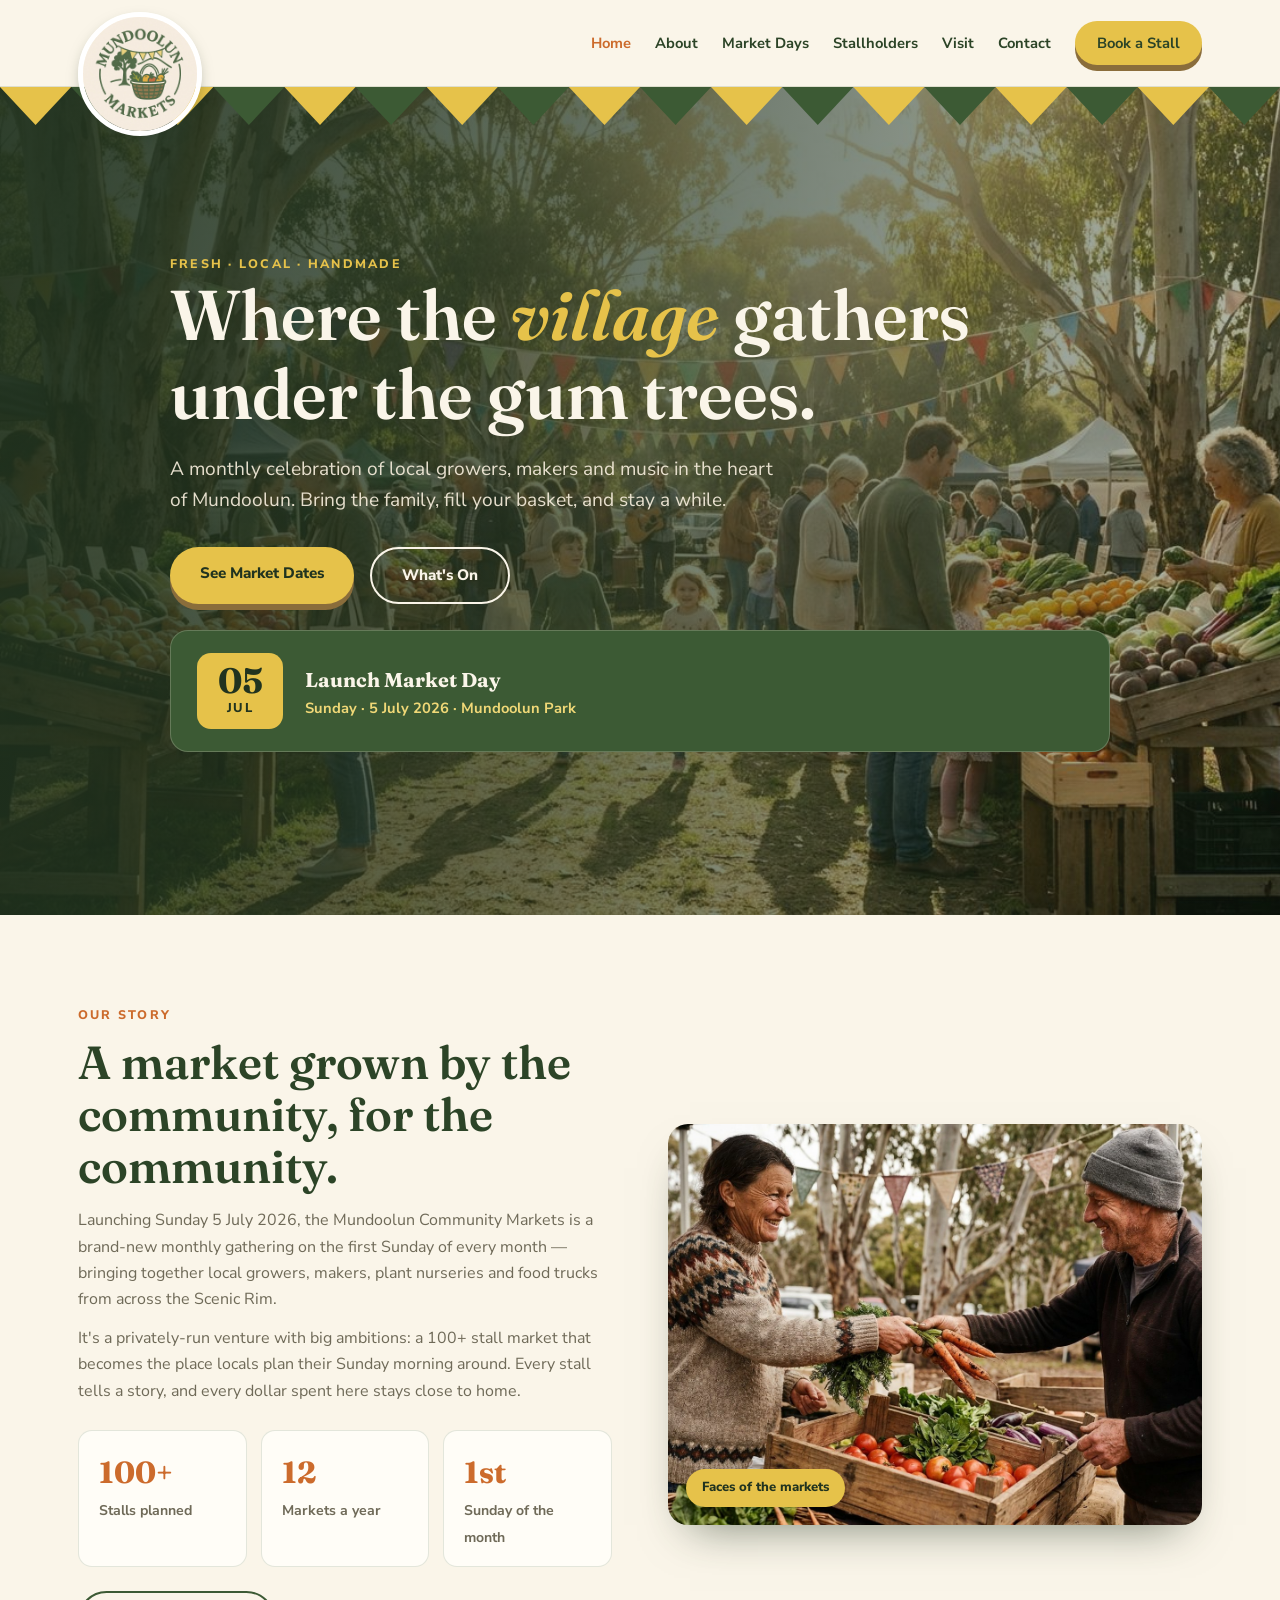
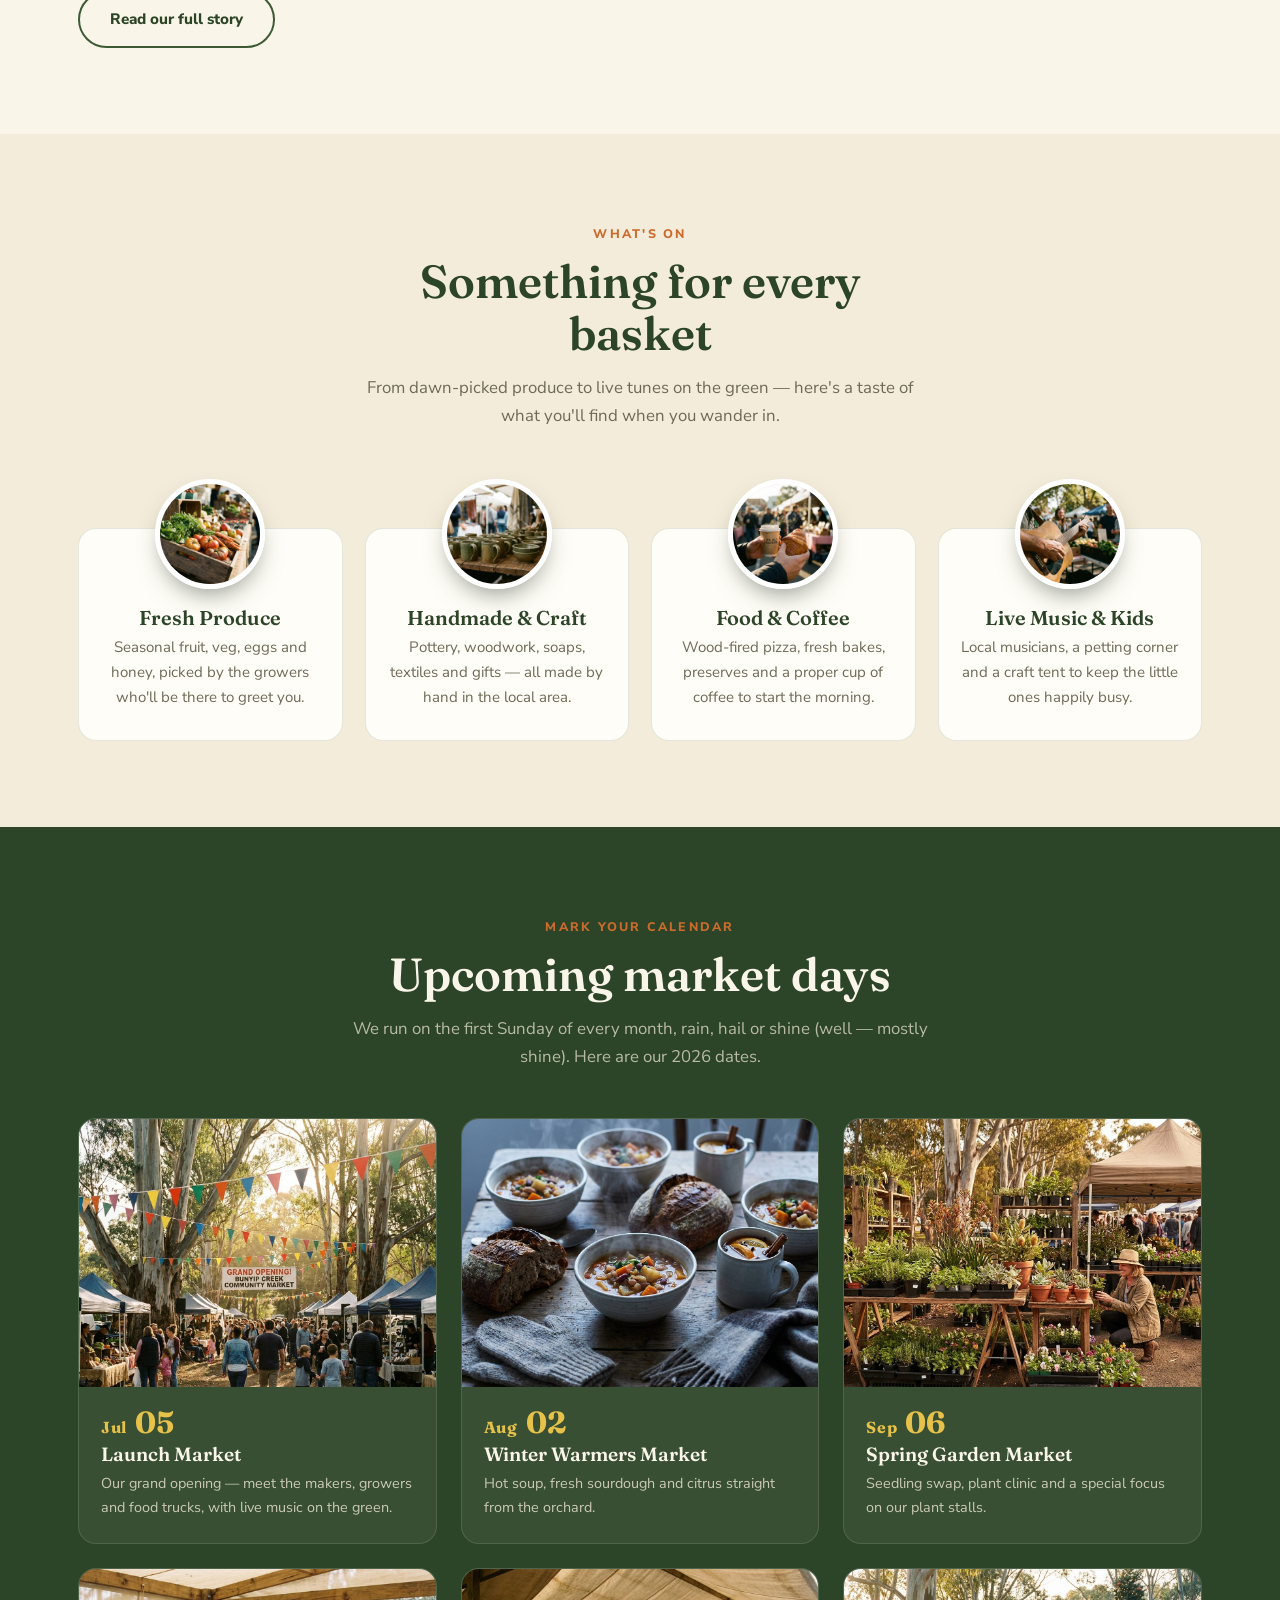
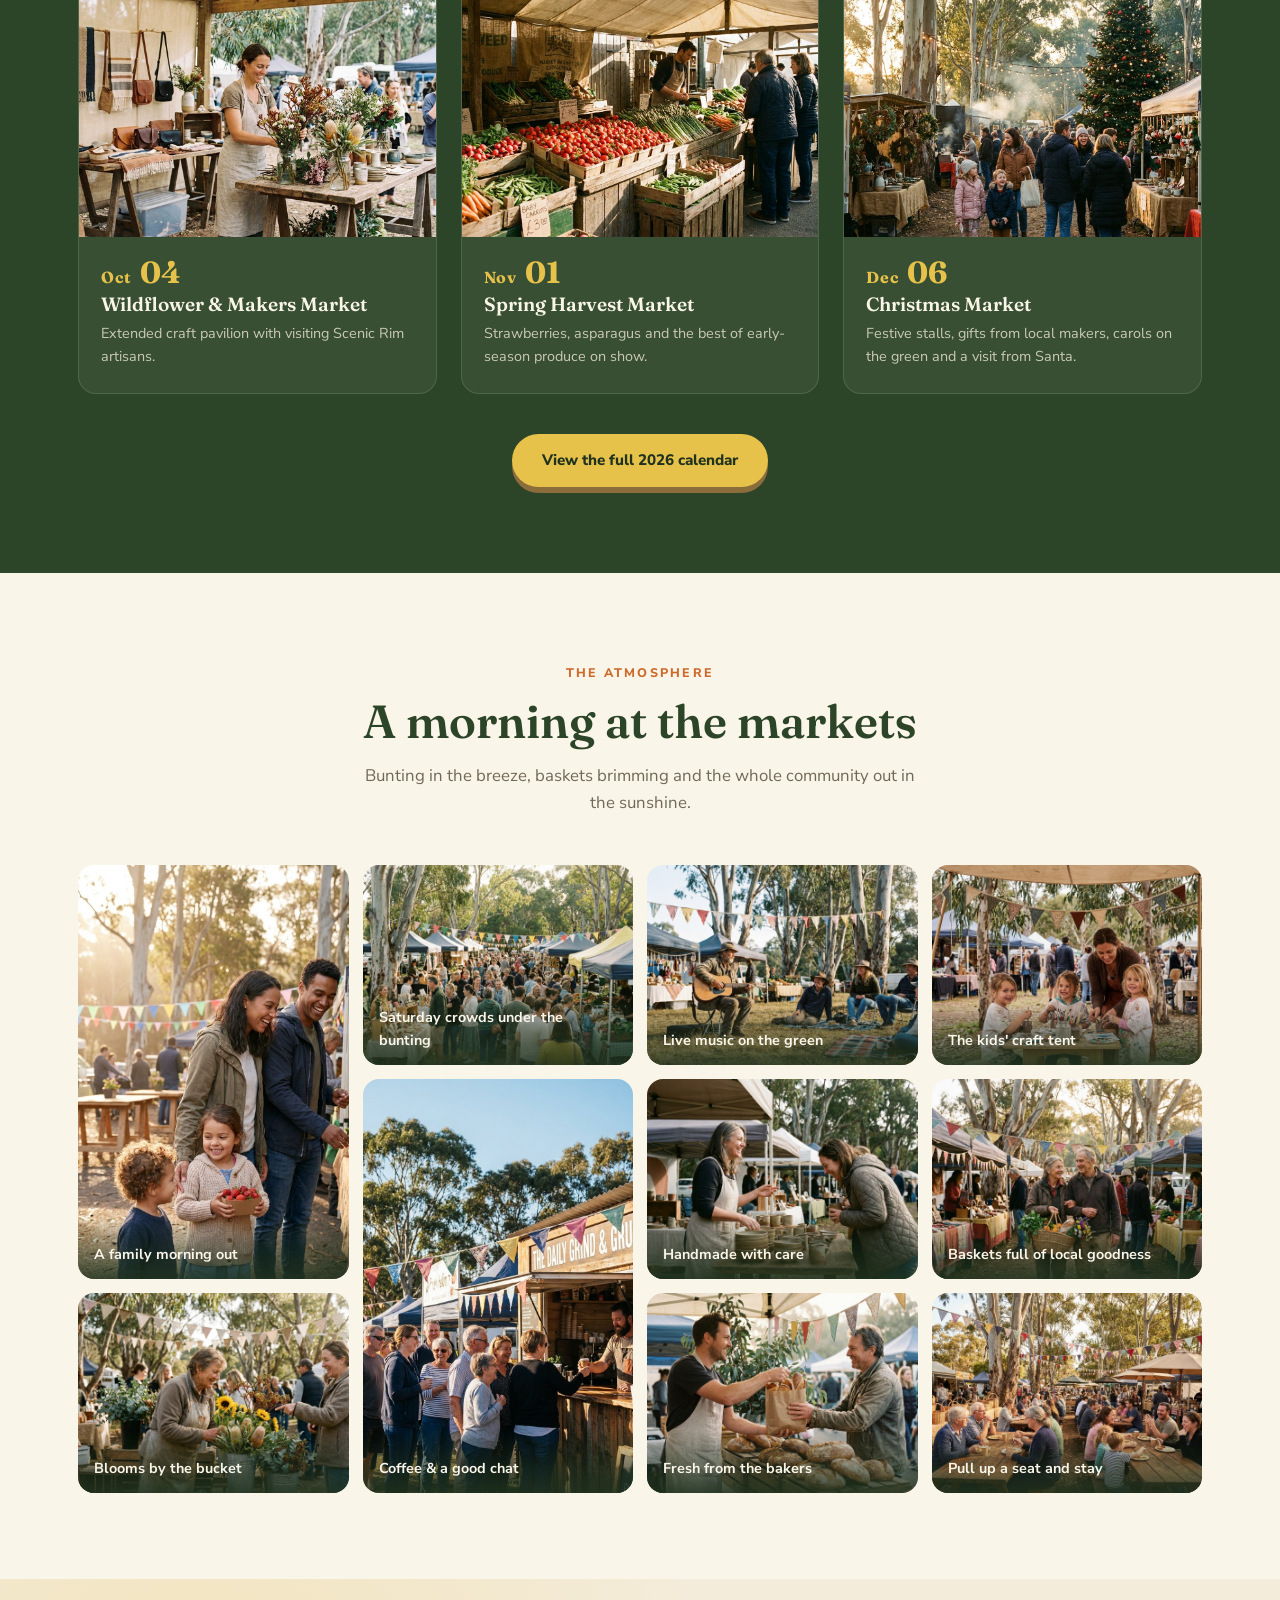
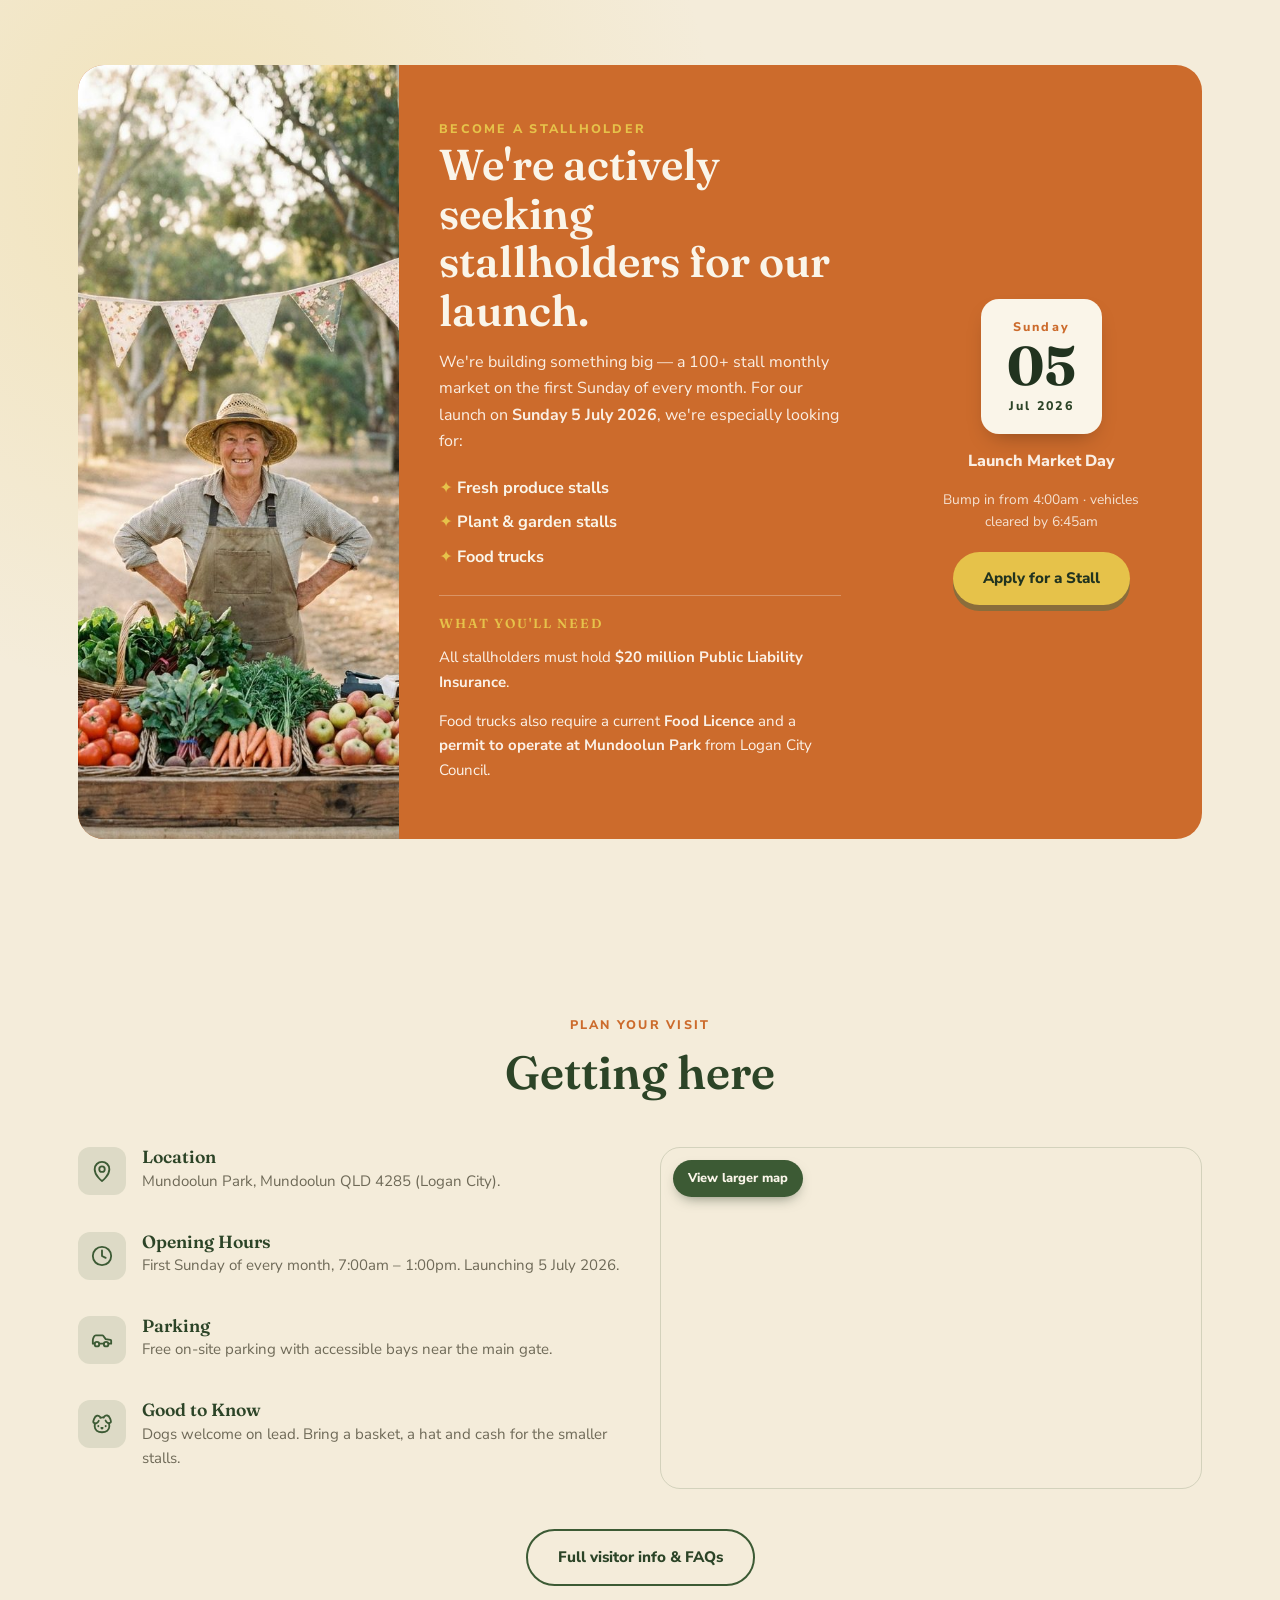
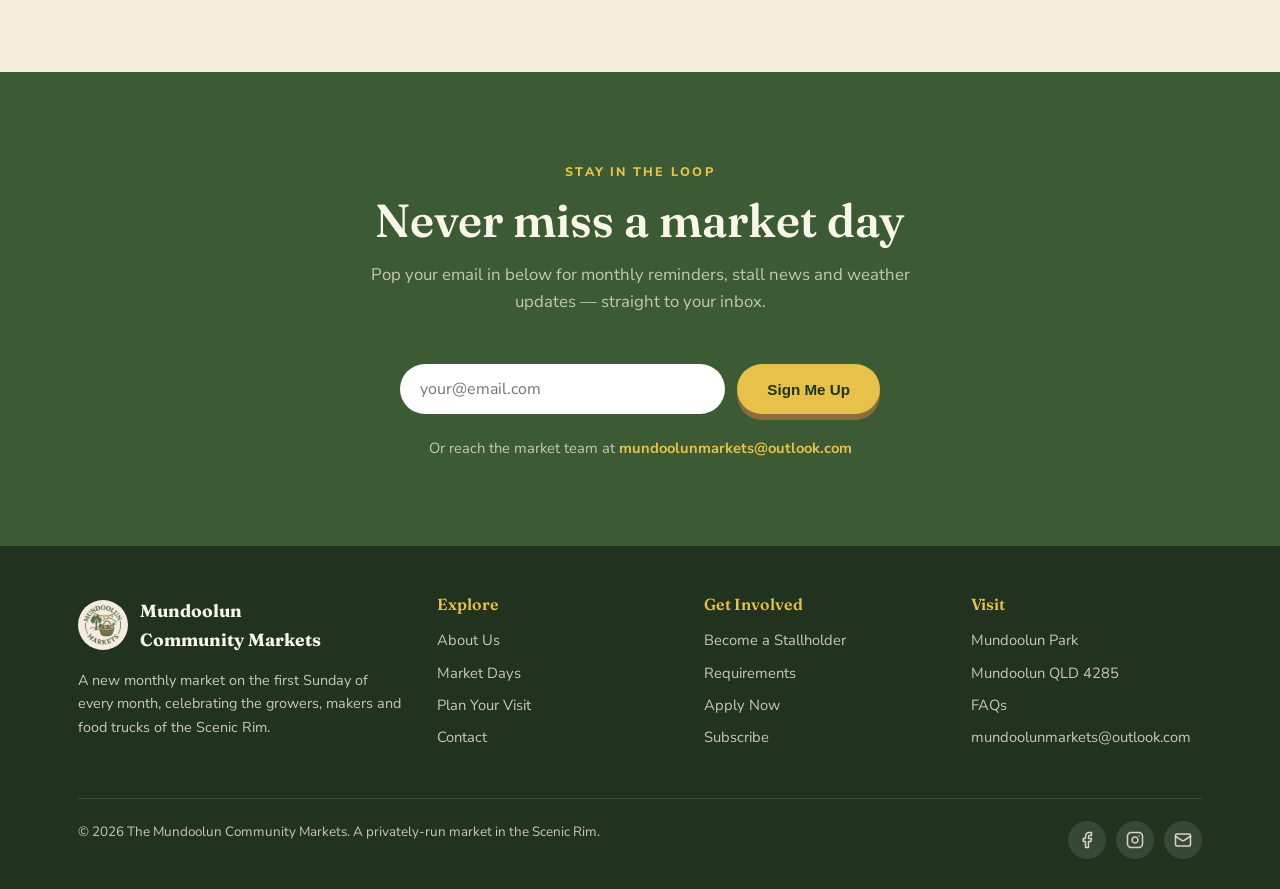
==== commit af8d57ad: "Mobile menu, GHL forms, email update, SEO + content tweaks - Add hamburger mobile menu (toggle butto" ====
--- a/index.html
+++ b/index.html
@@ -8,6 +8,8 @@
 <link rel="preconnect" href="https://fonts.gstatic.com" crossorigin />
 <link href="https://fonts.googleapis.com/css2?family=Fraunces:opsz,wght@9..144,400;9..144,500;9..144,600;9..144,700&family=Nunito+Sans:wght@400;600;700;800&display=swap" rel="stylesheet" />
 <link rel="stylesheet" href="styles.css" />
+<script src="script.js" defer></script>
+<meta name="google-site-verification" content="160r-OOctHJaBGYQ8JL9MS2NrWQXVX5iEY2FhUv9DRs" />
 </head>
 <body>
 
@@ -17,6 +19,7 @@
     <a class="brand" href="index.html">
       <img src="images/logo.jpg" alt="The Mundoolun Community Markets" />
     </a>
+    <button class="nav-toggle" aria-label="Toggle menu" aria-expanded="false"><span></span><span></span><span></span></button>
     <nav class="links">
       <a href="index.html" class="active">Home</a>
       <a href="about.html">About</a>
@@ -352,7 +355,7 @@
     </form>
     <p style="text-align:center;margin-top:22px;color:rgba(244,236,218,.75);font-size:.92rem;">
       Or reach the market team at
-      <a href="mailto:hello@mundoolunmarkets.org.au" style="color:var(--yellow);font-weight:700;">hello@mundoolunmarkets.org.au</a>
+      <a href="mailto:mundoolunmarkets@outlook.com" style="color:var(--yellow);font-weight:700;">mundoolunmarkets@outlook.com</a>
     </p>
   </div>
 </section>
@@ -388,7 +391,7 @@
         <a href="visit.html">Mundoolun Park</a>
         <a href="visit.html">Mundoolun QLD 4285</a>
         <a href="visit.html#faqs">FAQs</a>
-        <a href="mailto:hello@mundoolunmarkets.org.au">hello@mundoolunmarkets.org.au</a>
+        <a href="mailto:mundoolunmarkets@outlook.com">mundoolunmarkets@outlook.com</a>
       </div>
     </div>
     <div class="foot-bottom">
@@ -396,7 +399,7 @@
       <div class="socials">
         <a href="#" aria-label="Facebook"><svg class="icon" aria-hidden="true"><use href="icons.svg#facebook"/></svg></a>
         <a href="#" aria-label="Instagram"><svg class="icon" aria-hidden="true"><use href="icons.svg#instagram"/></svg></a>
-        <a href="mailto:hello@mundoolunmarkets.org.au" aria-label="Email"><svg class="icon" aria-hidden="true"><use href="icons.svg#mail"/></svg></a>
+        <a href="mailto:mundoolunmarkets@outlook.com" aria-label="Email"><svg class="icon" aria-hidden="true"><use href="icons.svg#mail"/></svg></a>
       </div>
     </div>
   </div>
--- a/styles.css
+++ b/styles.css
@@ -118,7 +118,55 @@
 }
 nav.links a:hover,
 nav.links a.active { color: var(--tomato); }
-@media (max-width: 860px) { nav.links { display: none; } }
+
+/* ---------- Mobile menu toggle ---------- */
+.nav-toggle {
+  display: none;
+  background: transparent; border: none; cursor: pointer;
+  padding: 0;
+  width: 44px; height: 44px;
+  flex-direction: column; gap: 6px;
+  align-items: center; justify-content: center;
+  z-index: 2;
+}
+.nav-toggle span {
+  display: block;
+  width: 26px; height: 3px;
+  background: var(--green-dark);
+  border-radius: 2px;
+  transition: transform .25s ease, opacity .2s ease;
+}
+.nav.open .nav-toggle span:nth-child(1) { transform: translateY(9px) rotate(45deg); }
+.nav.open .nav-toggle span:nth-child(2) { opacity: 0; }
+.nav.open .nav-toggle span:nth-child(3) { transform: translateY(-9px) rotate(-45deg); }
+
+@media (max-width: 860px) {
+  .nav-toggle { display: flex; }
+  nav.links {
+    display: none;
+    position: absolute; top: 100%; left: 0; right: 0;
+    background: var(--cream-soft);
+    flex-direction: column;
+    align-items: stretch;
+    padding: 14px 24px 22px;
+    gap: 2px;
+    border-bottom: 1px solid rgba(60,90,52,.15);
+    box-shadow: 0 18px 30px -16px rgba(33,51,31,.35);
+  }
+  .nav.open nav.links { display: flex; }
+  nav.links a {
+    padding: 14px 6px;
+    border-bottom: 1px solid rgba(60,90,52,.1);
+    font-size: 1.05rem;
+  }
+  nav.links a:last-child { border-bottom: none; }
+  nav.links a.btn {
+    text-align: center;
+    margin-top: 10px;
+    padding: 14px 22px;
+  }
+  header.nav { position: sticky; }
+}
 
 /* ---------- Hero (homepage) ---------- */
 .hero {
@@ -654,6 +702,20 @@
 .form-check input { margin-top: 4px; flex-shrink: 0; }
 .form-submit { margin-top: 14px; text-align: right; }
 
+/* ---------- GHL embedded form ---------- */
+.ghl-form {
+  background: var(--paper);
+  border-radius: 20px;
+  box-shadow: 0 22px 44px -22px rgba(33,51,31,.4);
+  border: 1px solid rgba(60,90,52,.12);
+  overflow: hidden;
+}
+.ghl-form iframe {
+  display: block;
+  width: 100%;
+  min-height: var(--ghl-h, 685px);
+}
+
 /* FAQ list (uses <details>) */
 .faq-list { display: grid; gap: 14px; }
 .faq-item {
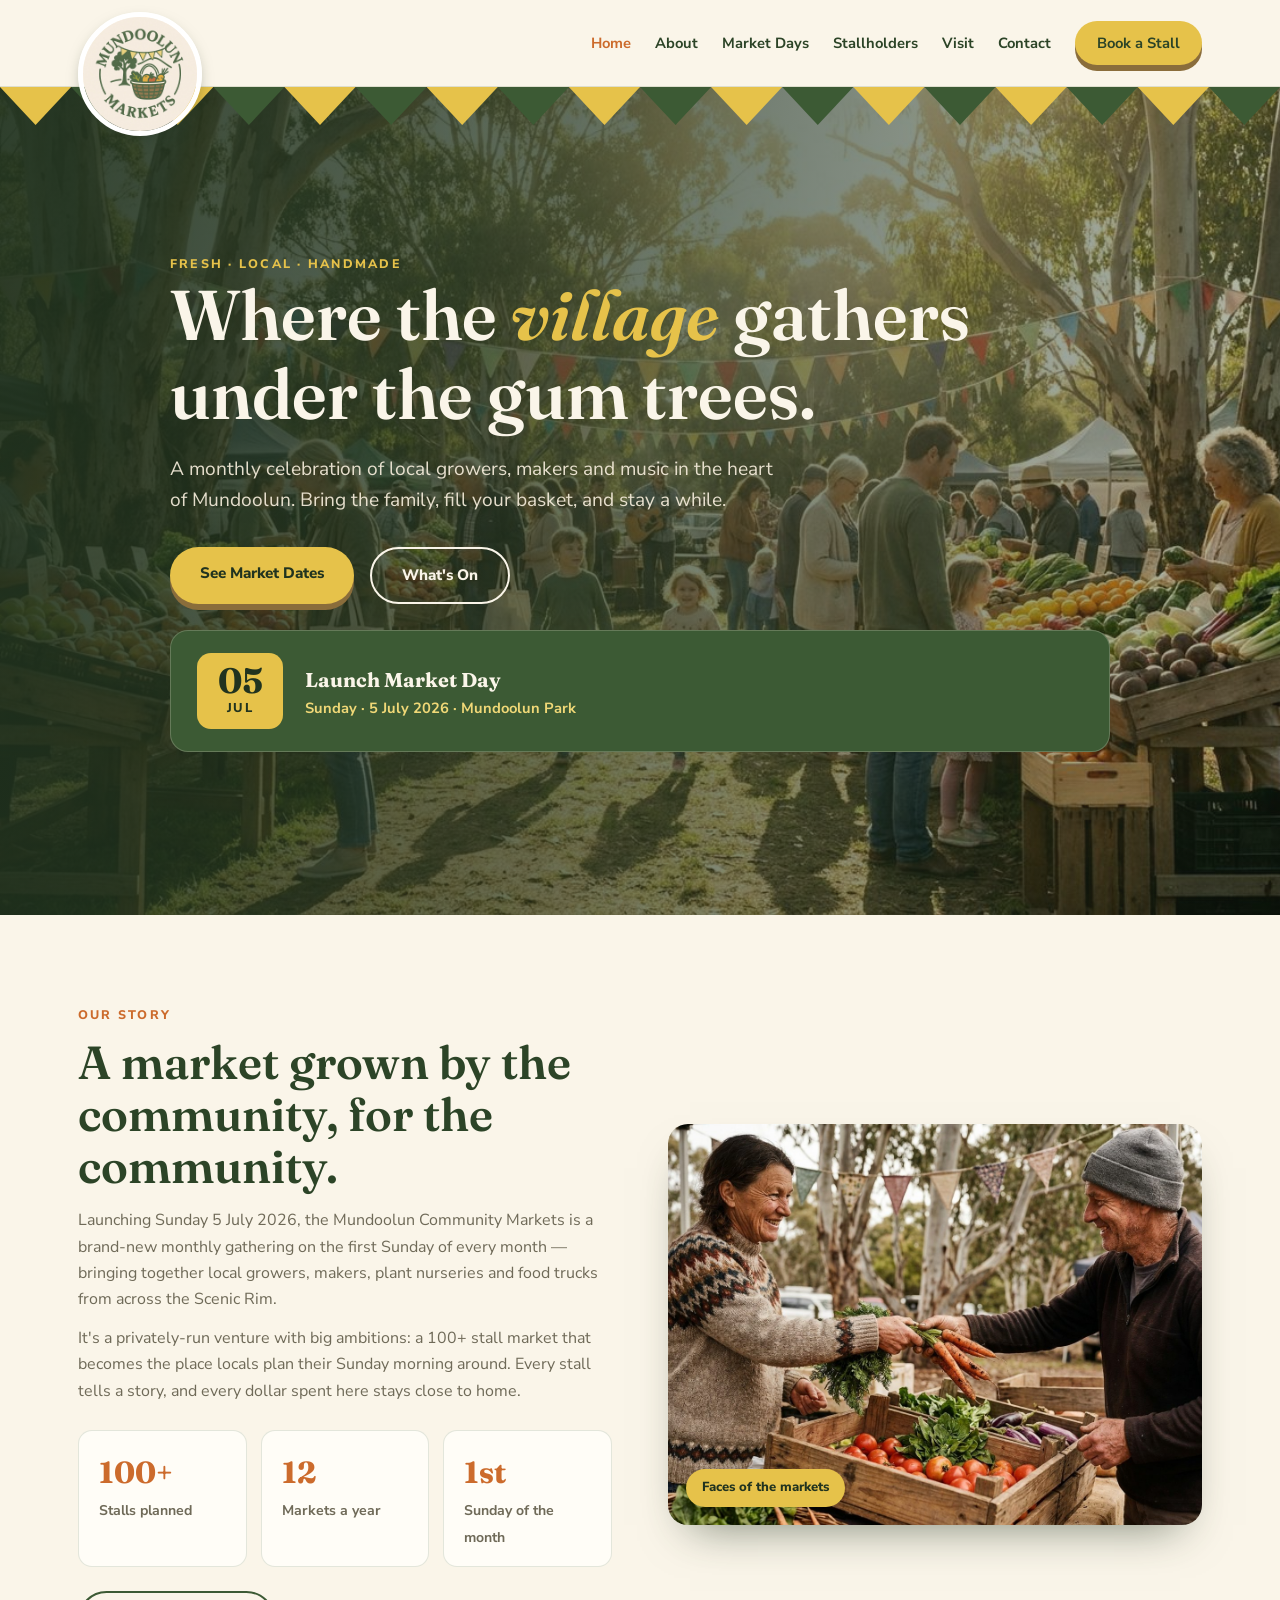
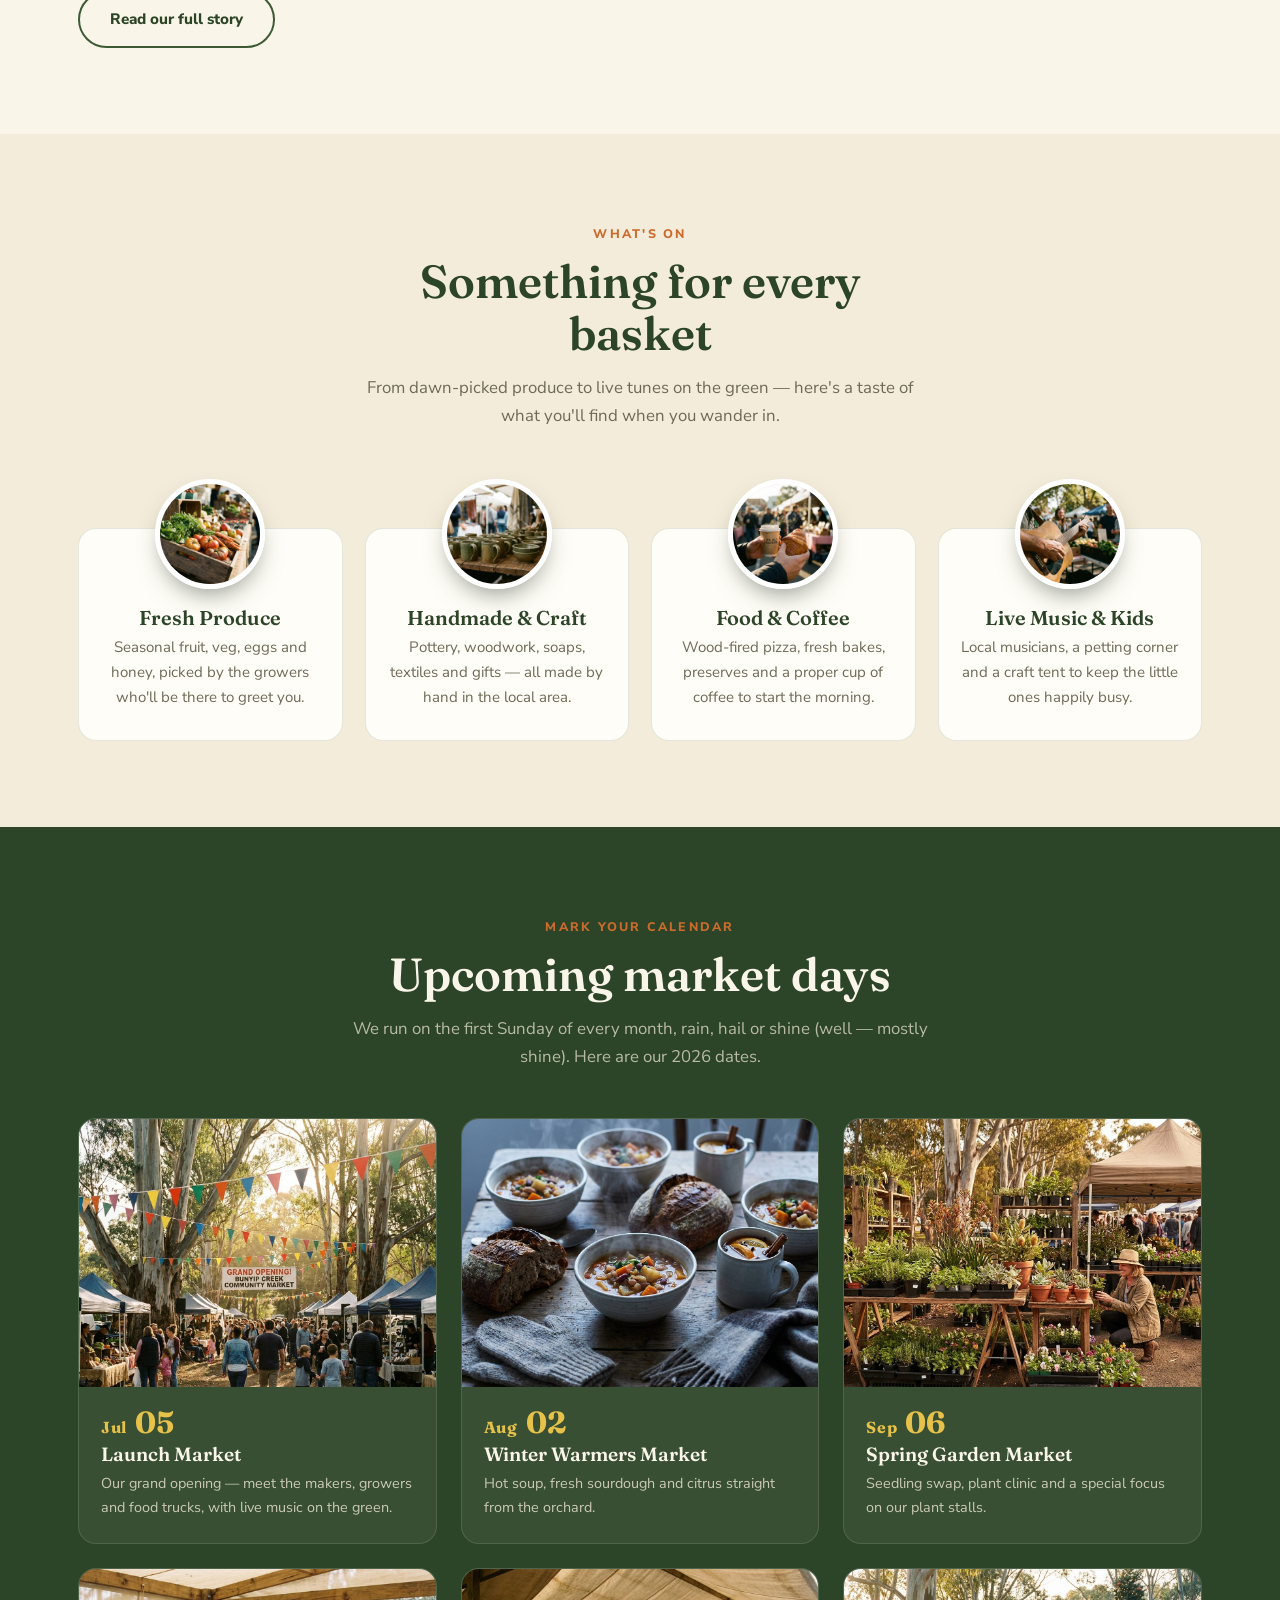
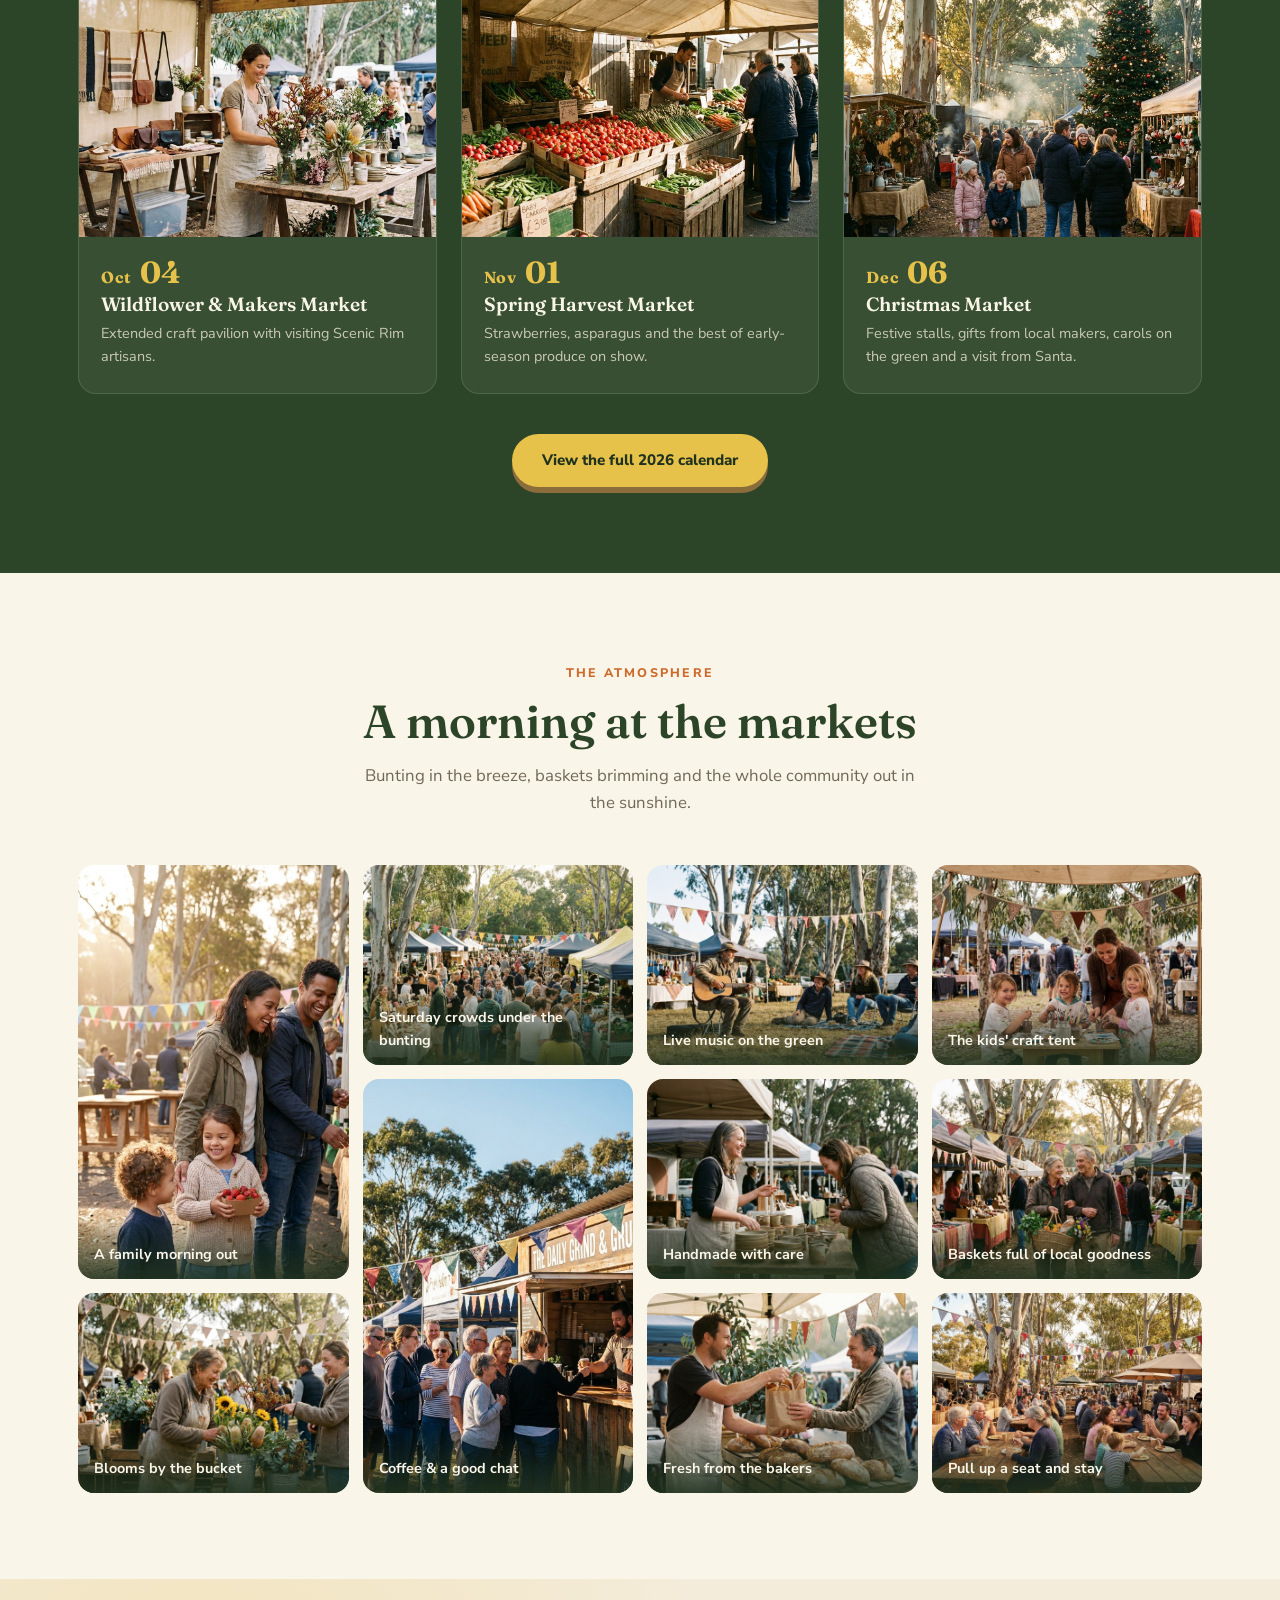
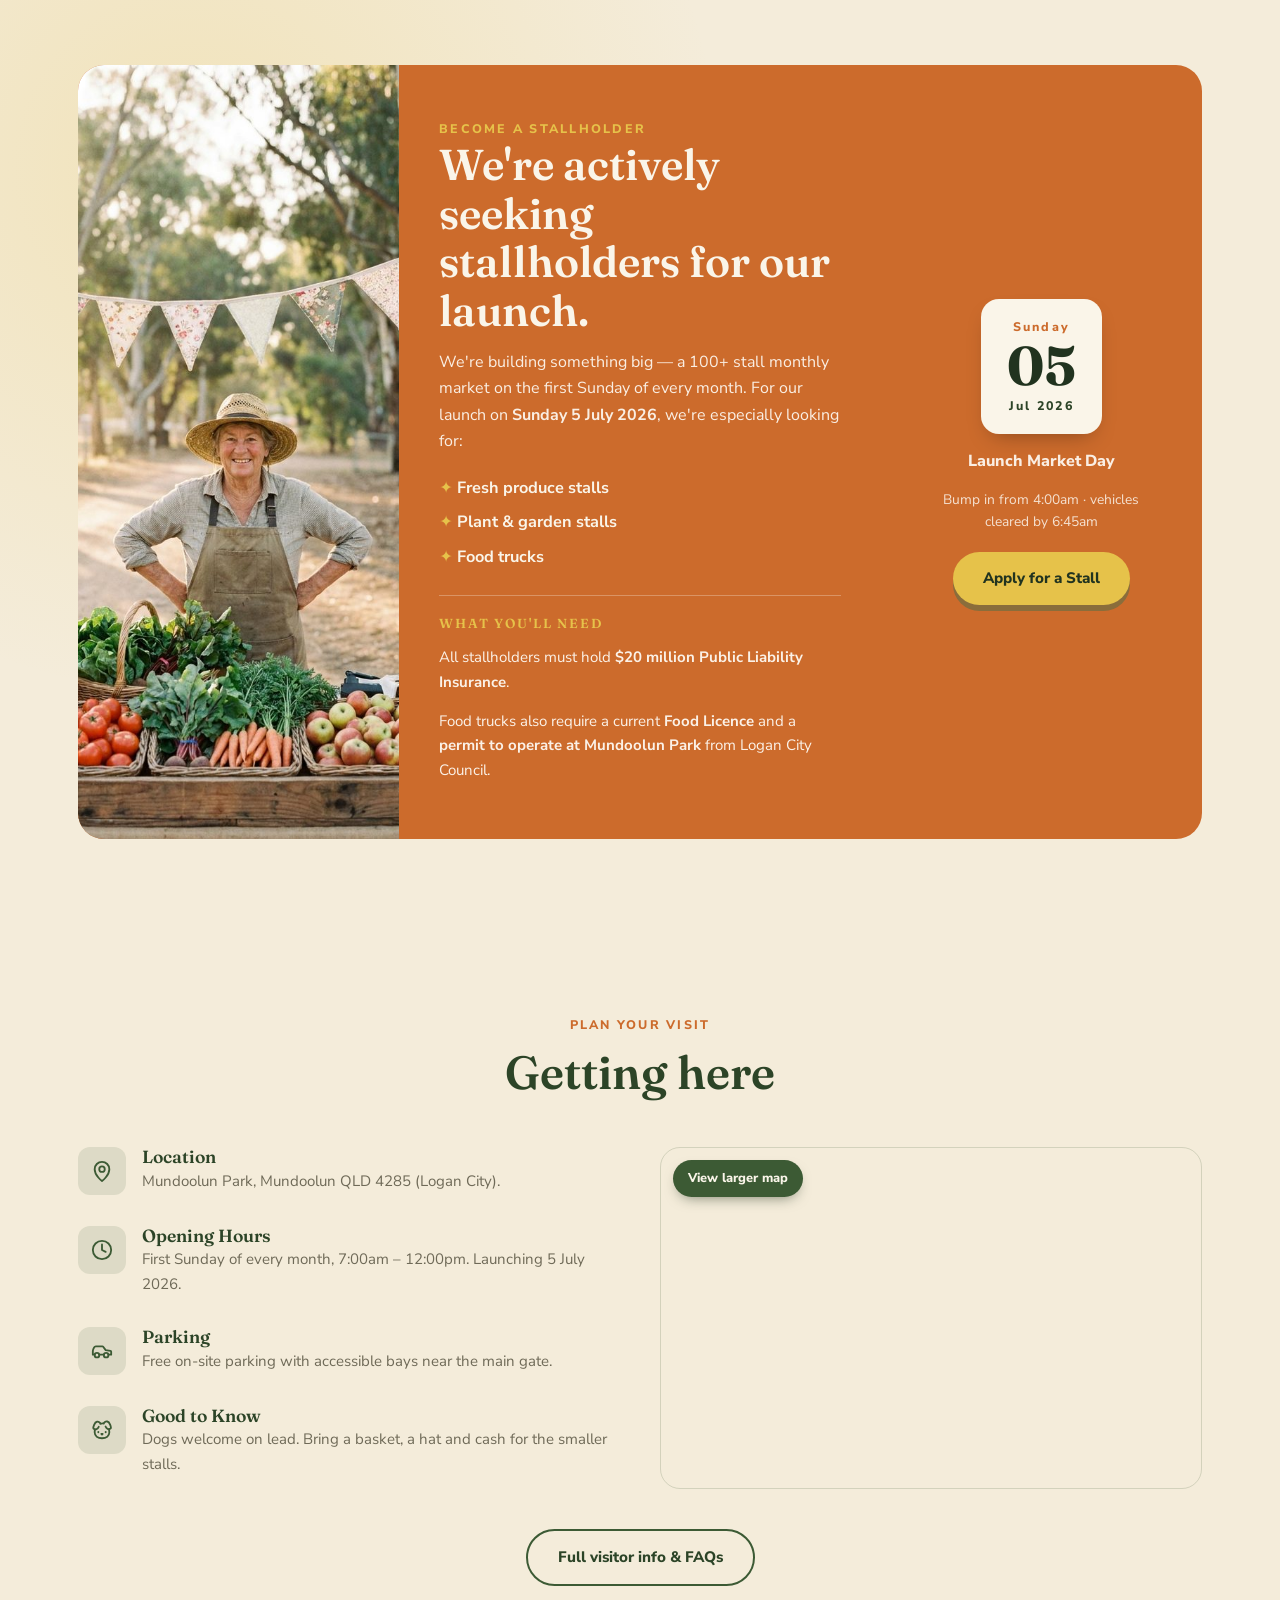
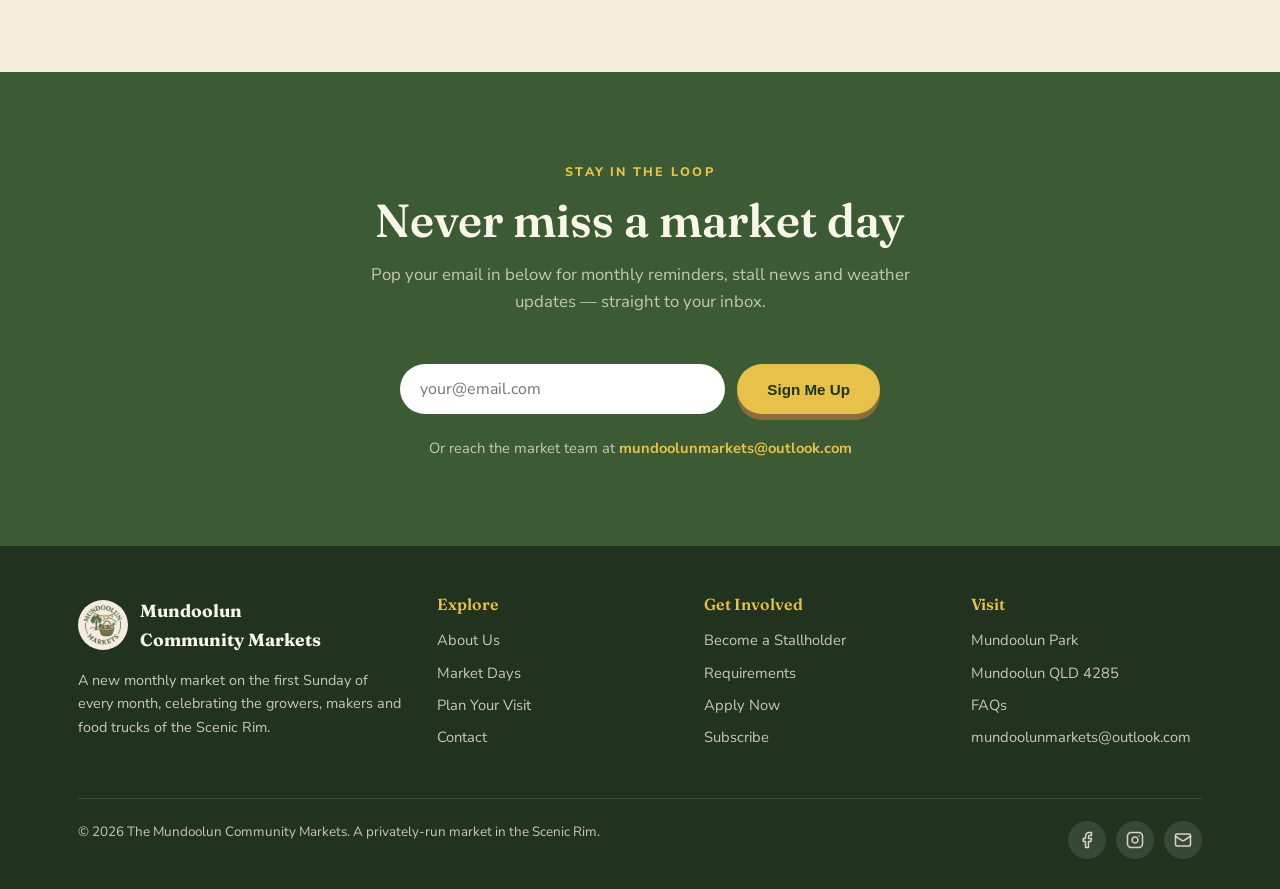
==== commit ae718227: "Update market opening hours to 7am – 12pm sitewide Co-Authored-By: Claude Opus 4.8 (1M context) <nor" ====
--- a/index.html
+++ b/index.html
@@ -315,7 +315,7 @@
         </div>
         <div class="info-row">
           <div class="ico"><svg class="icon" aria-hidden="true"><use href="icons.svg#clock"/></svg></div>
-          <div><h4>Opening Hours</h4><p>First Sunday of every month, 7:00am – 1:00pm. Launching 5 July 2026.</p></div>
+          <div><h4>Opening Hours</h4><p>First Sunday of every month, 7:00am – 12:00pm. Launching 5 July 2026.</p></div>
         </div>
         <div class="info-row">
           <div class="ico"><svg class="icon" aria-hidden="true"><use href="icons.svg#car"/></svg></div>
